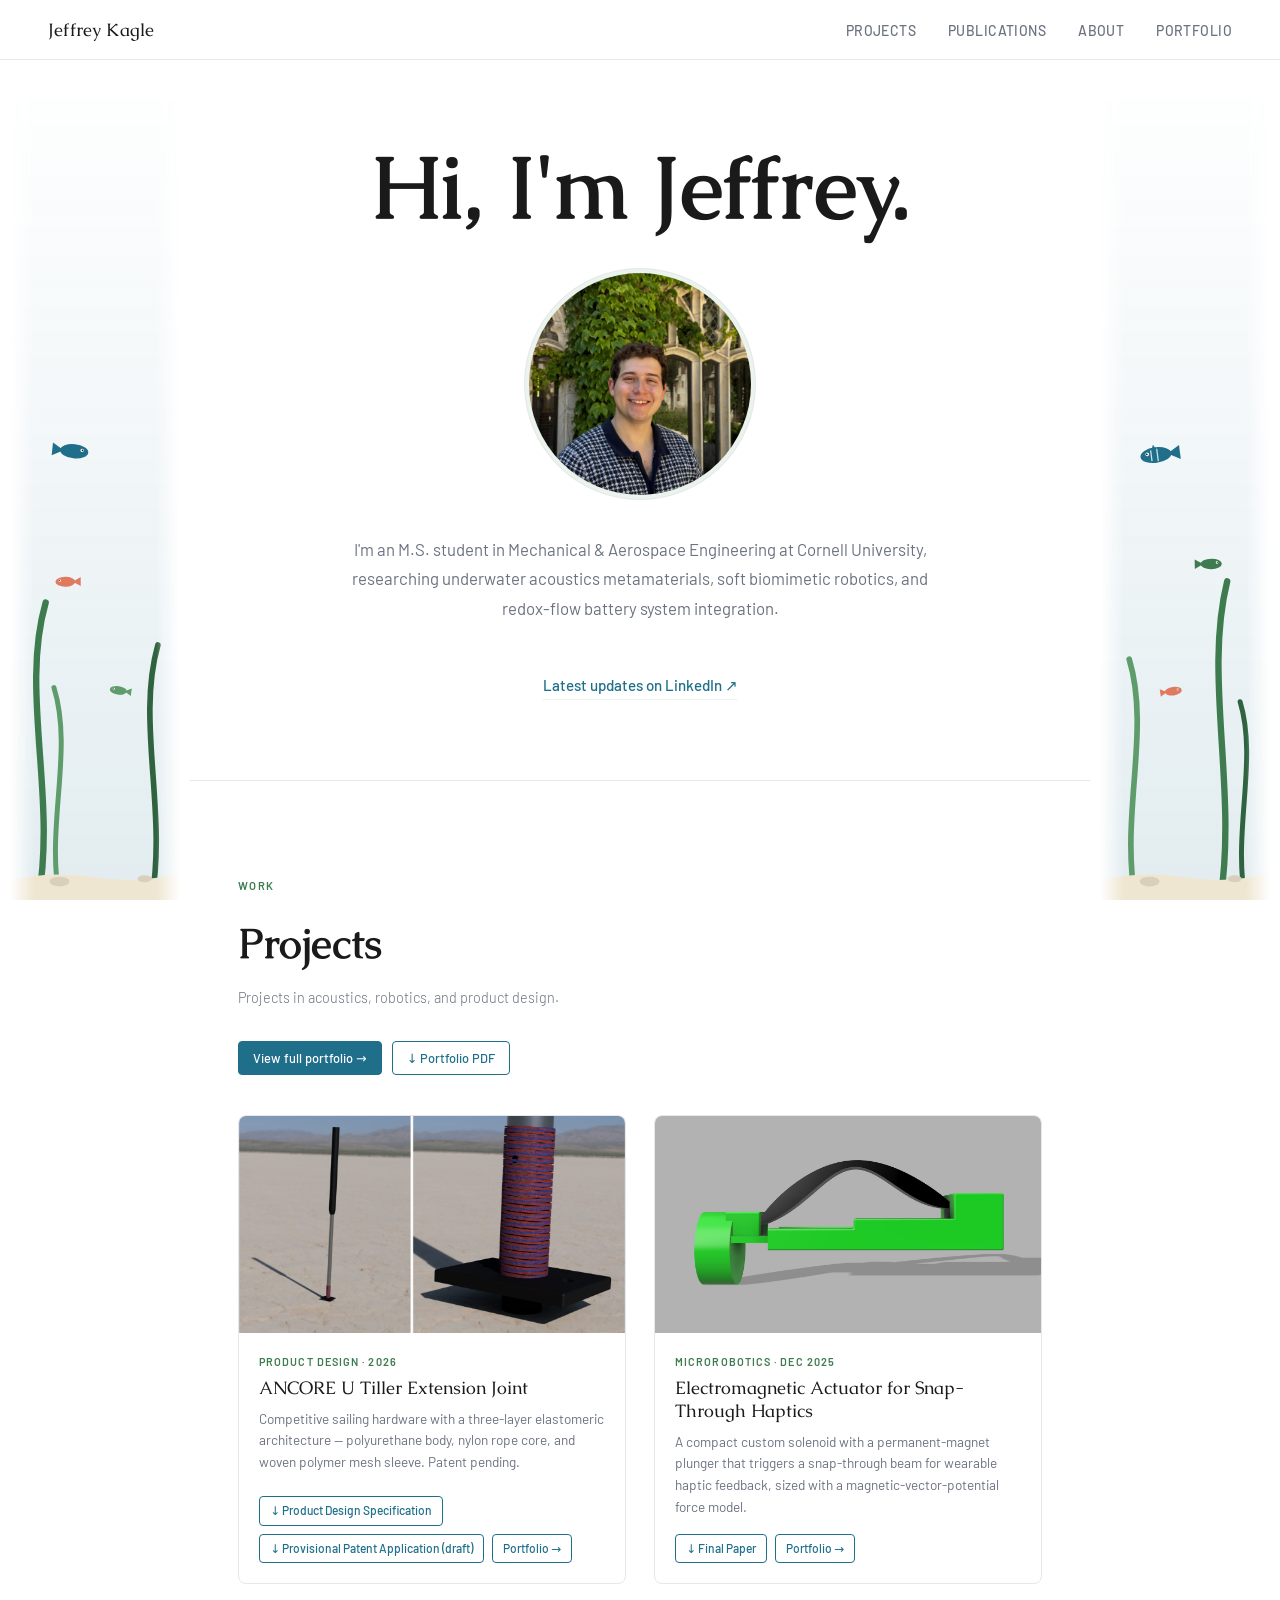
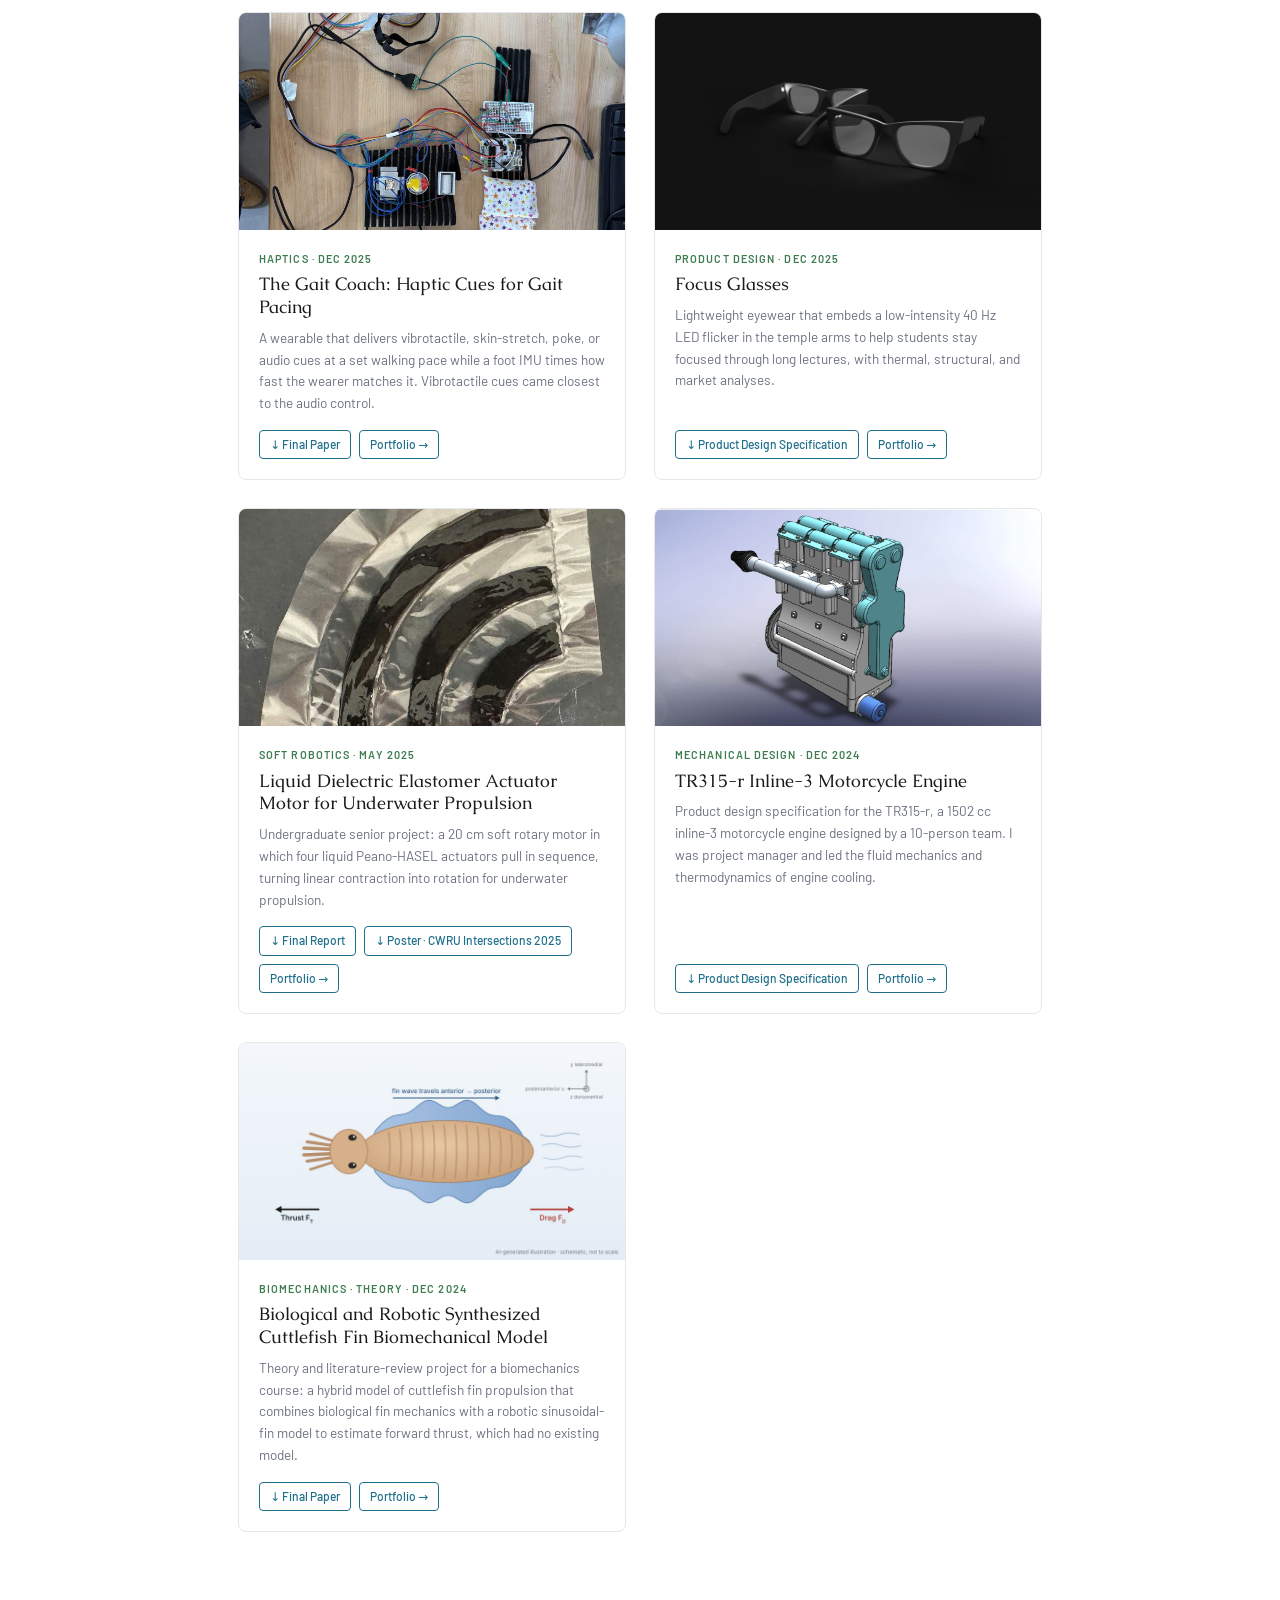
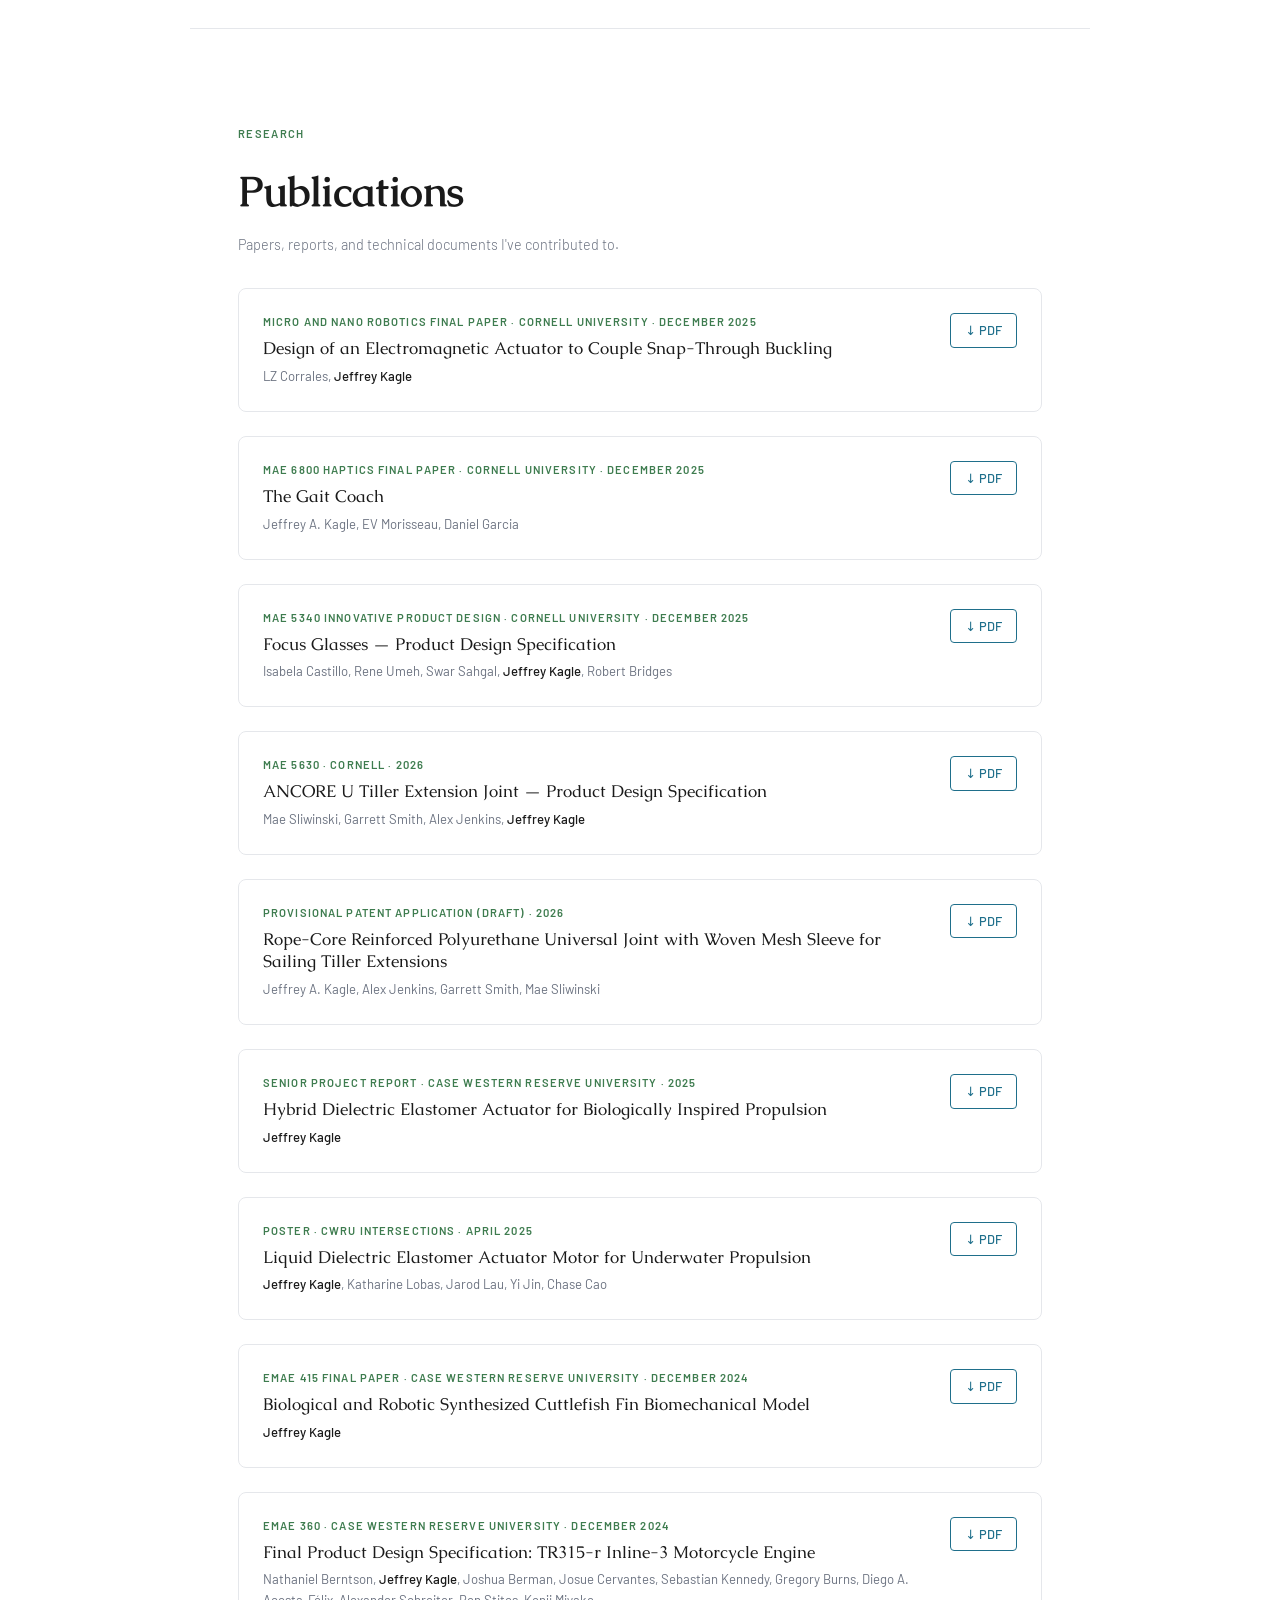
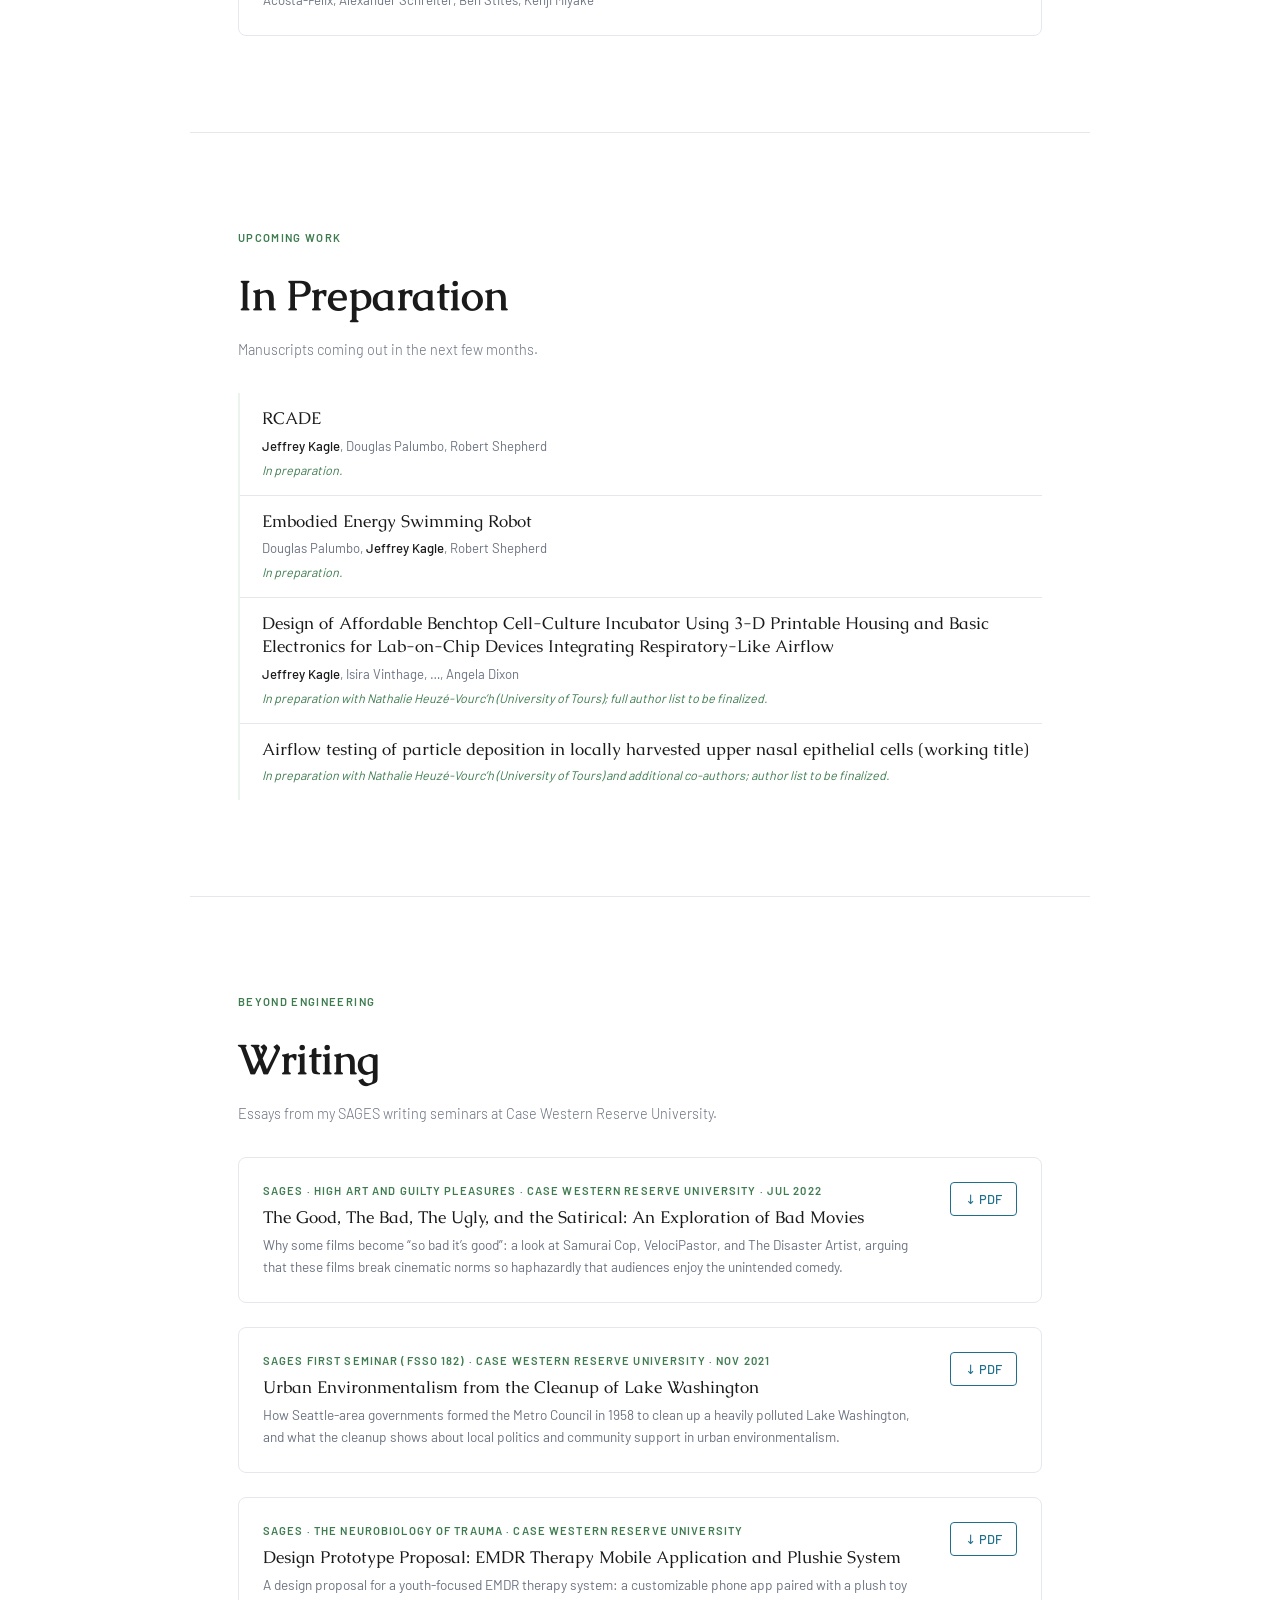
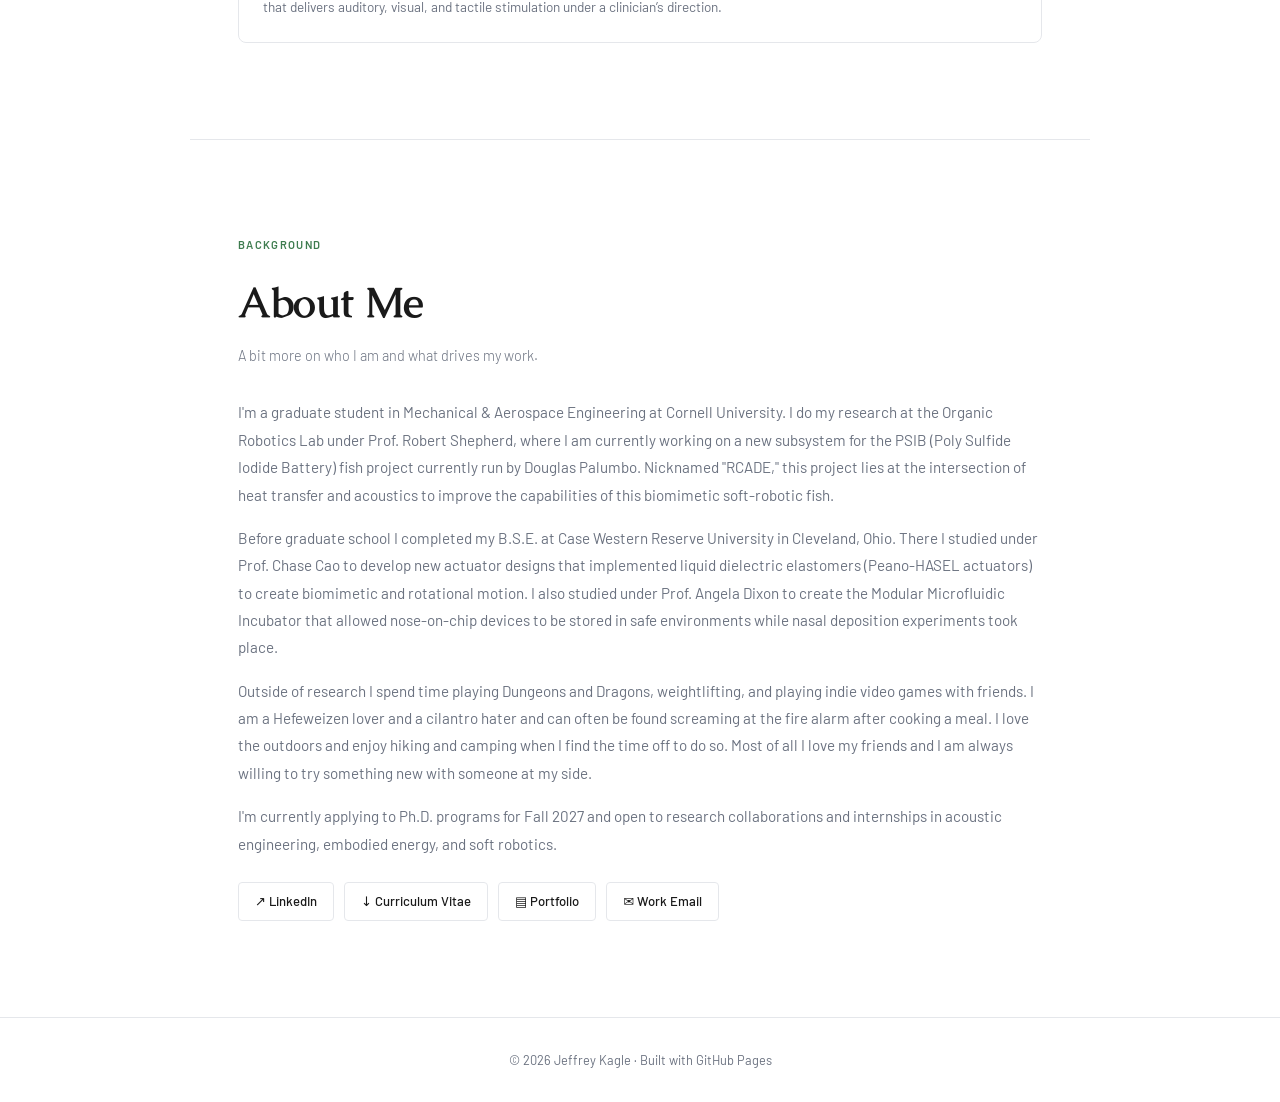
==== index.html @ 4f57cf3c "Fix aquarium fish: robust placement, frame-rate independence, inline styles - Fish are always placed" ====
<!DOCTYPE html>
<html lang="en">
<head>
  <meta charset="UTF-8" />
  <meta name="viewport" content="width=device-width, initial-scale=1.0" />
  <title>Jeffrey Kagle</title>
  <meta name="description" content="Jeffrey Kagle — M.S. student in Mechanical & Aerospace Engineering at Cornell. Projects and publications in acoustics, soft robotics, and product design." />
  <link rel="preload" href="assets/fonts/caudex-latin-700-normal.woff2" as="font" type="font/woff2" crossorigin />
  <link rel="icon" href="assets/favicon.svg" type="image/svg+xml" />
  <link rel="icon" href="assets/favicon-32.png" sizes="32x32" type="image/png" />
  <link rel="apple-touch-icon" href="assets/apple-touch-icon.png" />
  <link rel="stylesheet" href="assets/style.css?v=fde72802cf" />
  <style>
    /* Aquarium sides live with the page markup so a cached page and its aquarium styles always match. */
    /* ── AQUARIUM SIDES (desktop only, decorative) ── */
    .tank { display: none; }
    @media (min-width: 1240px) {
      .tank {
        display: block; position: fixed; top: 60px; bottom: 0; z-index: 0; pointer-events: none;
        width: min(300px, calc((100vw - 900px) / 2 - 20px));
      }
      .tank {
        background: linear-gradient(to bottom, rgba(31,111,139,0) 0%, rgba(31,111,139,.05) 40%, rgba(31,111,139,.13) 100%);
        -webkit-mask-image: linear-gradient(to right, transparent, #000 14%, #000 86%, transparent);
        mask-image: linear-gradient(to right, transparent, #000 14%, #000 86%, transparent);
      }
      .tank svg { position: absolute; bottom: 0; left: 0; width: 100%; height: 100%; }
      .tank-left { left: 10px; }
      .tank-right { right: 10px; }
      section, footer { position: relative; z-index: 1; }
    }
    .kelp { transform-box: fill-box; transform-origin: 50% 100%; animation: sway 10s ease-in-out infinite alternate; }
    .kelp.k2 { animation-duration: 13s; animation-delay: -3s; }
    .kelp.k3 { animation-duration: 9s; animation-delay: -1s; }
    @keyframes sway { from { transform: rotate(-1.8deg); } to { transform: rotate(1.8deg); } }
    .bubble { animation: rise 18s linear infinite; opacity: 0; }
    .bubble.b2 { animation-delay: -3s; animation-duration: 12s; }
    .bubble.b3 { animation-delay: -9s; animation-duration: 22s; }
    .bubble.b4 { animation-delay: -8s; animation-duration: 14s; }
    @keyframes rise { 0% { transform: translateY(0); opacity: 0; } 10% { opacity: .8; } 90% { opacity: .5; } 100% { transform: translateY(-620px); opacity: 0; } }
    .tail { transform-box: fill-box; transform-origin: 0% 50%; animation: wiggle 1.4s ease-in-out infinite alternate; }
    @keyframes wiggle { from { transform: rotate(-7deg); } to { transform: rotate(7deg); } }
    @media (prefers-reduced-motion: reduce) { .kelp, .bubble, .tail { animation: none; } .bubble { opacity: .5; } }
    @media print { .tank { display: none !important; } }
  </style>
</head>
<body>
  <!--
    Content in the BUILD regions below is generated from data/site.json.
    Edit the data file, then run:  python3 tools/build.py
  -->

  <nav>
    <a href="#home" class="nav-logo">Jeffrey Kagle</a>
    <ul class="nav-links">
      <li><a href="#projects">Projects</a></li>
      <li><a href="#publications">Publications</a></li>
      <li><a href="#about">About</a></li>
      <li><a href="portfolio.html">Portfolio</a></li>
    </ul>
  </nav>

  <!-- decorative aquarium sides (desktop only; fish behaviour in the script at the end) -->
  <div class="tank tank-left" aria-hidden="true" hidden><svg viewBox="0 0 240 900" preserveAspectRatio="xMidYMax meet">
    <path class="kelp k1" d="M40,900 C66,753.0 14,606.0 50.4,480" stroke="#3E7C4F" stroke-width="9" fill="none" stroke-linecap="round"/><path class="kelp k2" d="M70,900 C50,795.0 90,690.0 62.0,600" stroke="#5E9C6C" stroke-width="7" fill="none" stroke-linecap="round"/><path class="kelp k3" d="M200,900 C222,774.0 178,648.0 208.8,540" stroke="#2F6340" stroke-width="8" fill="none" stroke-linecap="round"/>
    <circle class="bubble b1" cx="130" cy="880" r="5" fill="none" stroke="#1F6F8B" stroke-width="1.5"/><circle class="bubble b3" cx="124" cy="876" r="4.5" fill="none" stroke="#1F6F8B" stroke-width="1.5"/><g class="fish" data-scale="1" data-speed="0.26"><polygon class="tail" points="15,0 31,-9 31,9" fill="#1F6F8B"/><ellipse cx="0" cy="0" rx="20" ry="10" fill="#1F6F8B"/><circle cx="-11" cy="-2.5" r="2.4" fill="#fff"/><circle cx="-11.5" cy="-2.5" r="1.1" fill="#1A1A1A"/></g><g class="fish" data-scale="0.7" data-speed="0.32"><polygon class="tail" points="15,0 31,-9 31,9" fill="#E07A5F"/><ellipse cx="0" cy="0" rx="20" ry="10" fill="#E07A5F"/><circle cx="-11" cy="-2.5" r="2.4" fill="#fff"/><circle cx="-11.5" cy="-2.5" r="1.1" fill="#1A1A1A"/></g><g class="fish" data-scale="0.6" data-speed="0.28"><polygon class="tail" points="15,0 31,-9 31,9" fill="#5E9C6C"/><ellipse cx="0" cy="0" rx="20" ry="10" fill="#5E9C6C"/><circle cx="-11" cy="-2.5" r="2.4" fill="#fff"/><circle cx="-11.5" cy="-2.5" r="1.1" fill="#1A1A1A"/></g><path d="M0,872 Q60,858 120,868 T240,862 V900 H0 Z" fill="#EFE6D2"/><ellipse cx="70" cy="874" rx="14" ry="7" fill="#D8CFBD"/><ellipse cx="190" cy="870" rx="10" ry="5" fill="#D8CFBD"/>
  </svg></div>
  <div class="tank tank-right" aria-hidden="true" hidden><svg viewBox="0 0 240 900" preserveAspectRatio="xMidYMax meet">
    <path class="kelp k2" d="M50,900 C28,781.0 72,662.0 41.2,560" stroke="#5E9C6C" stroke-width="8" fill="none" stroke-linecap="round"/><path class="kelp k1" d="M170,900 C194,742.5 146,585.0 179.6,450" stroke="#3E7C4F" stroke-width="9" fill="none" stroke-linecap="round"/><path class="kelp k3" d="M205,900 C187,802.0 223,704.0 197.8,620" stroke="#2F6340" stroke-width="7" fill="none" stroke-linecap="round"/>
    <circle class="bubble b1" cx="110" cy="880" r="5" fill="none" stroke="#1F6F8B" stroke-width="1.5"/><circle class="bubble b3" cx="104" cy="876" r="4.5" fill="none" stroke="#1F6F8B" stroke-width="1.5"/><g class="fish" data-scale="1.1" data-speed="0.24"><polygon class="tail" points="15,0 31,-9 31,9" fill="#1F6F8B"/><ellipse cx="0" cy="0" rx="20" ry="10" fill="#1F6F8B"/><circle cx="-11" cy="-2.5" r="2.4" fill="#fff"/><circle cx="-11.5" cy="-2.5" r="1.1" fill="#1A1A1A"/><path d="M-6,-7 v14 M2,-8 v16" stroke="#fff" stroke-width="1.6" opacity=".8"/><circle cx="-2" cy="-10" r="1.6" fill="#1F6F8B"/><path d="M-2,-9 v-4" stroke="#1F6F8B" stroke-width="1.4"/></g><g class="fish" data-scale="0.75" data-speed="0.3"><polygon class="tail" points="15,0 31,-9 31,9" fill="#3E7C4F"/><ellipse cx="0" cy="0" rx="20" ry="10" fill="#3E7C4F"/><circle cx="-11" cy="-2.5" r="2.4" fill="#fff"/><circle cx="-11.5" cy="-2.5" r="1.1" fill="#1A1A1A"/></g><g class="fish" data-scale="0.6" data-speed="0.32"><polygon class="tail" points="15,0 31,-9 31,9" fill="#E07A5F"/><ellipse cx="0" cy="0" rx="20" ry="10" fill="#E07A5F"/><circle cx="-11" cy="-2.5" r="2.4" fill="#fff"/><circle cx="-11.5" cy="-2.5" r="1.1" fill="#1A1A1A"/></g><path d="M0,872 Q60,858 120,868 T240,862 V900 H0 Z" fill="#EFE6D2"/><ellipse cx="70" cy="874" rx="14" ry="7" fill="#D8CFBD"/><ellipse cx="190" cy="870" rx="10" ry="5" fill="#D8CFBD"/>
  </svg></div>

  <!-- HERO -->
  <section id="home">
    <h1 class="hero-greeting">Hi, I'm Jeffrey.</h1>

    <img src="assets/personalwebphoto.jpg" alt="Jeffrey Kagle" class="hero-photo" width="160" height="160" />

    <p class="hero-bio">
      I'm an M.S. student in Mechanical &amp; Aerospace Engineering at Cornell University,
      researching underwater acoustics metamaterials, soft biomimetic robotics, and redox-flow battery system integration.
    </p>

    <a class="hero-link" href="https://www.linkedin.com/in/jeffrey-kagle-548aba225/" target="_blank" rel="noopener">Latest updates on LinkedIn ↗</a>
  </section>

  <!-- PROJECTS -->
  <section id="projects">
    <p class="updates-label">Work</p>
    <h2 class="section-title">Projects</h2>
    <p class="section-subtitle">Projects in acoustics, robotics, and product design.</p>
    <div class="section-actions">
      <a href="portfolio.html" class="btn btn-solid">View full portfolio →</a>
      <a href="assets/portfolio.pdf" class="btn" target="_blank" rel="noopener">↓ Portfolio PDF</a>
    </div>

    <div class="portfolio-grid">
<!-- BUILD:projects -->
      <article class="project-card" id="project-ancore-tiller-extension">
        <a class="project-cover" href="assets/PDS%20-%20Tiller%20Extension%20%283%29.pdf" target="_blank" rel="noopener" title="Open the full document (PDF)"><img src="assets/img/ancore-tiller-extension/cover.jpg" alt="CAD rendering of the ANCORE tiller extension and its mesh-sleeved joint" class="project-img" loading="lazy" /><span class="project-cover-badge">↓ PDF</span></a>
        <div class="project-body">
          <p class="project-tag">Product Design · 2026</p>
          <h3 class="project-title">ANCORE U Tiller Extension Joint</h3>
          <p class="project-desc">Competitive sailing hardware with a three-layer elastomeric architecture — polyurethane body, nylon rope core, and woven polymer mesh sleeve. Patent pending.</p>
          <div class="project-actions"><a class="btn btn-sm" href="assets/PDS%20-%20Tiller%20Extension%20%283%29.pdf" target="_blank" rel="noopener">↓ Product Design Specification</a><a class="btn btn-sm" href="assets/docs/ancore-tiller-extension-patent.pdf" target="_blank" rel="noopener">↓ Provisional Patent Application (draft)</a><a class="btn btn-sm" href="portfolio.html#ancore-tiller-extension">Portfolio →</a></div>
        </div>
      </article>
      <article class="project-card" id="project-snap-through-actuator">
        <a class="project-cover" href="assets/MicroandNanoRoboticsProject.pdf" target="_blank" rel="noopener" title="Open the full document (PDF)"><img src="assets/img/snap-through-actuator/cover.jpg" alt="CAD render of the snap-through beam after snapping" class="project-img" loading="lazy" /><span class="project-cover-badge">↓ PDF</span></a>
        <div class="project-body">
          <p class="project-tag">Microrobotics · Dec 2025</p>
          <h3 class="project-title">Electromagnetic Actuator for Snap-Through Haptics</h3>
          <p class="project-desc">A compact custom solenoid with a permanent-magnet plunger that triggers a snap-through beam for wearable haptic feedback, sized with a magnetic-vector-potential force model.</p>
          <div class="project-actions"><a class="btn btn-sm" href="assets/MicroandNanoRoboticsProject.pdf" target="_blank" rel="noopener">↓ Final Paper</a><a class="btn btn-sm" href="portfolio.html#snap-through-actuator">Portfolio →</a></div>
        </div>
      </article>
      <article class="project-card" id="project-gait-coach">
        <a class="project-cover" href="assets/Gait%20Coach%20Final%20Paper.pdf" target="_blank" rel="noopener" title="Open the full document (PDF)"><img src="assets/img/gait-coach/cover.jpg" alt="The Gait Coach hardware: forearm haptic band, electronics, IMU strap, and headphones" class="project-img" loading="lazy" /><span class="project-cover-badge">↓ PDF</span></a>
        <div class="project-body">
          <p class="project-tag">Haptics · Dec 2025</p>
          <h3 class="project-title">The Gait Coach: Haptic Cues for Gait Pacing</h3>
          <p class="project-desc">A wearable that delivers vibrotactile, skin-stretch, poke, or audio cues at a set walking pace while a foot IMU times how fast the wearer matches it. Vibrotactile cues came closest to the audio control.</p>
          <div class="project-actions"><a class="btn btn-sm" href="assets/Gait%20Coach%20Final%20Paper.pdf" target="_blank" rel="noopener">↓ Final Paper</a><a class="btn btn-sm" href="portfolio.html#gait-coach">Portfolio →</a></div>
        </div>
      </article>
      <article class="project-card" id="project-focus-glasses">
        <a class="project-cover" href="assets/docs/focus-glasses.pdf" target="_blank" rel="noopener" title="Open the full document (PDF)"><img src="assets/img/focus-glasses/cover.jpg" alt="Renders of the Focus Glasses" class="project-img" loading="lazy" /><span class="project-cover-badge">↓ PDF</span></a>
        <div class="project-body">
          <p class="project-tag">Product Design · Dec 2025</p>
          <h3 class="project-title">Focus Glasses</h3>
          <p class="project-desc">Lightweight eyewear that embeds a low-intensity 40 Hz LED flicker in the temple arms to help students stay focused through long lectures, with thermal, structural, and market analyses.</p>
          <div class="project-actions"><a class="btn btn-sm" href="assets/docs/focus-glasses.pdf" target="_blank" rel="noopener">↓ Product Design Specification</a><a class="btn btn-sm" href="portfolio.html#focus-glasses">Portfolio →</a></div>
        </div>
      </article>
      <article class="project-card" id="project-hasel-rotary-actuator">
        <a class="project-cover" href="assets/docs/hasel-rotary-actuator.pdf" target="_blank" rel="noopener" title="Open the full document (PDF)"><img src="assets/img/hasel-rotary-actuator/cover.jpg" alt="Fabricated quarter-circle Peano-HASEL actuator with painted carbon electrodes" class="project-img" loading="lazy" /><span class="project-cover-badge">↓ PDF</span></a>
        <div class="project-body">
          <p class="project-tag">Soft Robotics · May 2025</p>
          <h3 class="project-title">Liquid Dielectric Elastomer Actuator Motor for Underwater Propulsion</h3>
          <p class="project-desc">Undergraduate senior project: a 20 cm soft rotary motor in which four liquid Peano-HASEL actuators pull in sequence, turning linear contraction into rotation for underwater propulsion.</p>
          <div class="project-actions"><a class="btn btn-sm" href="assets/docs/hasel-rotary-actuator.pdf" target="_blank" rel="noopener">↓ Final Report</a><a class="btn btn-sm" href="assets/docs/hasel-rotary-actuator-poster.pdf" target="_blank" rel="noopener">↓ Poster · CWRU Intersections 2025</a><a class="btn btn-sm" href="portfolio.html#hasel-rotary-actuator">Portfolio →</a></div>
        </div>
      </article>
      <article class="project-card" id="project-inline-3-engine">
        <a class="project-cover" href="assets/docs/inline-3-engine.pdf" target="_blank" rel="noopener" title="Open the full document (PDF)"><img src="assets/img/inline-3-engine/cad.jpg" alt="CAD model of the TR315-r inline-3 engine" class="project-img" loading="lazy" /><span class="project-cover-badge">↓ PDF</span></a>
        <div class="project-body">
          <p class="project-tag">Mechanical Design · Dec 2024</p>
          <h3 class="project-title">TR315-r Inline-3 Motorcycle Engine</h3>
          <p class="project-desc">Product design specification for the TR315-r, a 1502 cc inline-3 motorcycle engine designed by a 10-person team. I was project manager and led the fluid mechanics and thermodynamics of engine cooling.</p>
          <div class="project-actions"><a class="btn btn-sm" href="assets/docs/inline-3-engine.pdf" target="_blank" rel="noopener">↓ Product Design Specification</a><a class="btn btn-sm" href="portfolio.html#inline-3-engine">Portfolio →</a></div>
        </div>
      </article>
      <article class="project-card" id="project-cuttlefish-hybrid-model">
        <a class="project-cover" href="assets/docs/cuttlefish-hybrid-model.pdf" target="_blank" rel="noopener" title="Open the full document (PDF)"><img src="assets/img/cuttlefish-hybrid-model/cover.jpg" alt="AI-generated illustration of a cuttlefish seen from above, with rippling fins and thrust and drag arrows" class="project-img" loading="lazy" /><span class="project-cover-badge">↓ PDF</span></a>
        <div class="project-body">
          <p class="project-tag">Biomechanics · Theory · Dec 2024</p>
          <h3 class="project-title">Biological and Robotic Synthesized Cuttlefish Fin Biomechanical Model</h3>
          <p class="project-desc">Theory and literature-review project for a biomechanics course: a hybrid model of cuttlefish fin propulsion that combines biological fin mechanics with a robotic sinusoidal-fin model to estimate forward thrust, which had no existing model.</p>
          <div class="project-actions"><a class="btn btn-sm" href="assets/docs/cuttlefish-hybrid-model.pdf" target="_blank" rel="noopener">↓ Final Paper</a><a class="btn btn-sm" href="portfolio.html#cuttlefish-hybrid-model">Portfolio →</a></div>
        </div>
      </article>
<!-- /BUILD:projects -->
    </div>
  </section>

  <!-- PUBLICATIONS -->
  <section id="publications">
    <p class="updates-label">Research</p>
    <h2 class="section-title">Publications</h2>
    <p class="section-subtitle">Papers, reports, and technical documents I've contributed to.</p>

    <div class="pub-list">
<!-- BUILD:publications -->
      <div class="pub-item">
        <div class="pub-meta">
          <p class="pub-venue">Micro and Nano Robotics Final Paper · Cornell University · December 2025</p>
          <h3 class="pub-title">Design of an Electromagnetic Actuator to Couple Snap-Through Buckling</h3>
          <p class="pub-authors">LZ Corrales, <strong>Jeffrey Kagle</strong></p>
        </div>
        <a href="assets/MicroandNanoRoboticsProject.pdf" class="btn" target="_blank" rel="noopener">↓ PDF</a>
      </div>
      <div class="pub-item">
        <div class="pub-meta">
          <p class="pub-venue">MAE 6800 Haptics Final Paper · Cornell University · December 2025</p>
          <h3 class="pub-title">The Gait Coach</h3>
          <p class="pub-authors">Jeffrey A. Kagle, EV Morisseau, Daniel Garcia</p>
        </div>
        <a href="assets/Gait%20Coach%20Final%20Paper.pdf" class="btn" target="_blank" rel="noopener">↓ PDF</a>
      </div>
      <div class="pub-item">
        <div class="pub-meta">
          <p class="pub-venue">MAE 5340 Innovative Product Design · Cornell University · December 2025</p>
          <h3 class="pub-title">Focus Glasses — Product Design Specification</h3>
          <p class="pub-authors">Isabela Castillo, Rene Umeh, Swar Sahgal, <strong>Jeffrey Kagle</strong>, Robert Bridges</p>
        </div>
        <a href="assets/docs/focus-glasses.pdf" class="btn" target="_blank" rel="noopener">↓ PDF</a>
      </div>
      <div class="pub-item">
        <div class="pub-meta">
          <p class="pub-venue">MAE 5630 · Cornell · 2026</p>
          <h3 class="pub-title">ANCORE U Tiller Extension Joint — Product Design Specification</h3>
          <p class="pub-authors">Mae Sliwinski, Garrett Smith, Alex Jenkins, <strong>Jeffrey Kagle</strong></p>
        </div>
        <a href="assets/PDS%20-%20Tiller%20Extension%20%283%29.pdf" class="btn" target="_blank" rel="noopener">↓ PDF</a>
      </div>
      <div class="pub-item">
        <div class="pub-meta">
          <p class="pub-venue">Provisional Patent Application (draft) · 2026</p>
          <h3 class="pub-title">Rope-Core Reinforced Polyurethane Universal Joint with Woven Mesh Sleeve for Sailing Tiller Extensions</h3>
          <p class="pub-authors">Jeffrey A. Kagle, Alex Jenkins, Garrett Smith, Mae Sliwinski</p>
        </div>
        <a href="assets/docs/ancore-tiller-extension-patent.pdf" class="btn" target="_blank" rel="noopener">↓ PDF</a>
      </div>
      <div class="pub-item">
        <div class="pub-meta">
          <p class="pub-venue">Senior Project Report · Case Western Reserve University · 2025</p>
          <h3 class="pub-title">Hybrid Dielectric Elastomer Actuator for Biologically Inspired Propulsion</h3>
          <p class="pub-authors"><strong>Jeffrey Kagle</strong></p>
        </div>
        <a href="assets/docs/hasel-rotary-actuator.pdf" class="btn" target="_blank" rel="noopener">↓ PDF</a>
      </div>
      <div class="pub-item">
        <div class="pub-meta">
          <p class="pub-venue">Poster · CWRU Intersections · April 2025</p>
          <h3 class="pub-title">Liquid Dielectric Elastomer Actuator Motor for Underwater Propulsion</h3>
          <p class="pub-authors"><strong>Jeffrey Kagle</strong>, Katharine Lobas, Jarod Lau, Yi Jin, Chase Cao</p>
        </div>
        <a href="assets/docs/hasel-rotary-actuator-poster.pdf" class="btn" target="_blank" rel="noopener">↓ PDF</a>
      </div>
      <div class="pub-item">
        <div class="pub-meta">
          <p class="pub-venue">EMAE 415 Final Paper · Case Western Reserve University · December 2024</p>
          <h3 class="pub-title">Biological and Robotic Synthesized Cuttlefish Fin Biomechanical Model</h3>
          <p class="pub-authors"><strong>Jeffrey Kagle</strong></p>
        </div>
        <a href="assets/docs/cuttlefish-hybrid-model.pdf" class="btn" target="_blank" rel="noopener">↓ PDF</a>
      </div>
      <div class="pub-item">
        <div class="pub-meta">
          <p class="pub-venue">EMAE 360 · Case Western Reserve University · December 2024</p>
          <h3 class="pub-title">Final Product Design Specification: TR315-r Inline-3 Motorcycle Engine</h3>
          <p class="pub-authors">Nathaniel Berntson, <strong>Jeffrey Kagle</strong>, Joshua Berman, Josue Cervantes, Sebastian Kennedy, Gregory Burns, Diego A. Acosta-Félix, Alexander Schreiter, Ben Stites, Kenji Miyake</p>
        </div>
        <a href="assets/docs/inline-3-engine.pdf" class="btn" target="_blank" rel="noopener">↓ PDF</a>
      </div>
<!-- /BUILD:publications -->
    </div>
  </section>

  <!-- IN PREPARATION (website only; titles, authors, status — no summaries) -->
  <section id="in-preparation">
    <p class="updates-label">Upcoming Work</p>
    <h2 class="section-title">In Preparation</h2>
    <p class="section-subtitle">Manuscripts coming out in the next few months.</p>

    <div class="prep-list">
<!-- BUILD:inprep -->
      <div class="prep-item">
        <h3 class="pub-title">RCADE</h3>
        <p class="pub-authors"><strong>Jeffrey Kagle</strong>, Douglas Palumbo, Robert Shepherd</p>
        <p class="prep-status">In preparation.</p>
      </div>
      <div class="prep-item">
        <h3 class="pub-title">Embodied Energy Swimming Robot</h3>
        <p class="pub-authors">Douglas Palumbo, <strong>Jeffrey Kagle</strong>, Robert Shepherd</p>
        <p class="prep-status">In preparation.</p>
      </div>
      <div class="prep-item">
        <h3 class="pub-title">Design of Affordable Benchtop Cell-Culture Incubator Using 3-D Printable Housing and Basic Electronics for Lab-on-Chip Devices Integrating Respiratory-Like Airflow</h3>
        <p class="pub-authors"><strong>Jeffrey Kagle</strong>, Isira Vinthage, …, Angela Dixon</p>
        <p class="prep-status">In preparation with Nathalie Heuzé-Vourc’h (University of Tours); full author list to be finalized.</p>
      </div>
      <div class="prep-item">
        <h3 class="pub-title">Airflow testing of particle deposition in locally harvested upper nasal epithelial cells (working title)</h3>
        
        <p class="prep-status">In preparation with Nathalie Heuzé-Vourc’h (University of Tours) and additional co-authors; author list to be finalized.</p>
      </div>
<!-- /BUILD:inprep -->
    </div>
  </section>

  <!-- WRITING (website only, not in the portfolio) -->
  <section id="writing">
    <p class="updates-label">Beyond Engineering</p>
    <h2 class="section-title">Writing</h2>
    <p class="section-subtitle">Essays from my SAGES writing seminars at Case Western Reserve University.</p>

    <div class="pub-list">
<!-- BUILD:writing -->
      <div class="pub-item">
        <div class="pub-meta">
          <p class="pub-venue">SAGES · High Art and Guilty Pleasures · Case Western Reserve University · Jul 2022</p>
          <h3 class="pub-title">The Good, The Bad, The Ugly, and the Satirical: An Exploration of Bad Movies</h3>
          <p class="writing-summary">Why some films become “so bad it’s good”: a look at Samurai Cop, VelociPastor, and The Disaster Artist, arguing that these films break cinematic norms so haphazardly that audiences enjoy the unintended comedy.</p>
        </div>
        <a href="assets/docs/essay-good-bad-movies.pdf" class="btn" target="_blank" rel="noopener">↓ PDF</a>
      </div>
      <div class="pub-item">
        <div class="pub-meta">
          <p class="pub-venue">SAGES First Seminar (FSSO 182) · Case Western Reserve University · Nov 2021</p>
          <h3 class="pub-title">Urban Environmentalism from the Cleanup of Lake Washington</h3>
          <p class="writing-summary">How Seattle-area governments formed the Metro Council in 1958 to clean up a heavily polluted Lake Washington, and what the cleanup shows about local politics and community support in urban environmentalism.</p>
        </div>
        <a href="assets/docs/essay-lake-washington.pdf" class="btn" target="_blank" rel="noopener">↓ PDF</a>
      </div>
      <div class="pub-item">
        <div class="pub-meta">
          <p class="pub-venue">SAGES · The Neurobiology of Trauma · Case Western Reserve University</p>
          <h3 class="pub-title">Design Prototype Proposal: EMDR Therapy Mobile Application and Plushie System</h3>
          <p class="writing-summary">A design proposal for a youth-focused EMDR therapy system: a customizable phone app paired with a plush toy that delivers auditory, visual, and tactile stimulation under a clinician’s direction.</p>
        </div>
        <a href="assets/docs/essay-emdr-plushie.pdf" class="btn" target="_blank" rel="noopener">↓ PDF</a>
      </div>
<!-- /BUILD:writing -->
    </div>
  </section>

  <!-- ABOUT -->
  <section id="about">
    <p class="updates-label">Background</p>
    <h2 class="section-title">About Me</h2>
    <p class="section-subtitle">A bit more on who I am and what drives my work.</p>

    <div class="about-text">
      <p>
        I'm a graduate student in Mechanical &amp; Aerospace Engineering at Cornell University. I do my
        research at the Organic Robotics Lab under Prof. Robert Shepherd, where I am currently working
        on a new subsystem for the PSIB (Poly Sulfide Iodide Battery) fish project currently run by Douglas
        Palumbo. Nicknamed "RCADE," this project lies at the intersection of heat transfer and acoustics to
        improve the capabilities of this biomimetic soft-robotic fish.
      </p>
      <p>
        Before graduate school I completed my B.S.E. at Case Western Reserve University in Cleveland, Ohio.
        There I studied under Prof. Chase Cao to develop new actuator designs that implemented liquid dielectric
        elastomers (Peano-HASEL actuators) to create biomimetic and rotational motion. I also studied under Prof.
        Angela Dixon to create the Modular Microfluidic Incubator that allowed nose-on-chip devices to be stored
        in safe environments while nasal deposition experiments took place.
      </p>
      <p>
        Outside of research I spend time playing Dungeons and Dragons, weightlifting, and playing indie video games
        with friends. I am a Hefeweizen lover and a cilantro hater and can often be found screaming at the fire
        alarm after cooking a meal. I love the outdoors and enjoy hiking and camping when I find the time off to
        do so. Most of all I love my friends and I am always willing to try something new with someone at my side.
      </p>
      <p>
        I'm currently applying to Ph.D. programs for Fall 2027 and open to research collaborations
        and internships in acoustic engineering, embodied energy, and soft robotics.
      </p>

      <div class="about-links">
        <a href="https://www.linkedin.com/in/jeffrey-kagle-548aba225/" class="about-link" target="_blank" rel="noopener">↗ LinkedIn</a>
        <a href="assets/docs/jeffrey-kagle-academic-cv.pdf" class="about-link" target="_blank" rel="noopener">↓ Curriculum Vitae</a>
        <a href="portfolio.html" class="about-link">▤ Portfolio</a>
        <a href="mailto:Jak567@cornell.edu" class="about-link">✉ Work Email</a>
      </div>
    </div>
  </section>

  <footer>
    <p>© 2026 Jeffrey Kagle · Built with GitHub Pages</p>
  </footer>

  <script>
    // Highlight the nav link for the section currently on screen
    const sections = document.querySelectorAll('section[id]');
    const navLinks = document.querySelectorAll('.nav-links a[href^="#"]');
    const observer = new IntersectionObserver((entries) => {
      entries.forEach(entry => {
        if (entry.isIntersecting) {
          navLinks.forEach(link => {
            link.classList.toggle('active', link.getAttribute('href') === '#' + entry.target.id);
          });
        }
      });
    }, { rootMargin: '-40% 0px -55% 0px' });
    sections.forEach(s => observer.observe(s));
  </script>
  <script>
    // Aquarium fish: wander around each side tank, face the way they swim, flick away from the cursor.
    (() => {
      const wide = matchMedia('(min-width: 1240px)'), calm = matchMedia('(prefers-reduced-motion: reduce)');
      const fish = [];
      document.querySelectorAll('.tank svg').forEach((svg, t) => svg.querySelectorAll('.fish').forEach((g, i) => fish.push({
        svg, g, s: +g.dataset.scale || 1, v: +g.dataset.speed || 0.3,
        x: 60 + ((i * 53 + t * 37) % 120), y: 260 + i * 180, a: (i + t) * 2.1, turn: 0, boost: 1, flip: (i + t) % 2 === 0
      })));
      if (!fish.length) return;
      const place = f => f.g.setAttribute('transform',
        `translate(${f.x.toFixed(1)} ${f.y.toFixed(1)}) rotate(${(f.tilt || 0).toFixed(1)}) scale(${f.flip ? -f.s : f.s} ${f.s})`);
      fish.forEach(place);  // always place fish, even when motion is reduced
      let mouse = null;
      addEventListener('mousemove', e => { mouse = { x: e.clientX, y: e.clientY }; }, { passive: true });
      document.addEventListener('mouseleave', () => { mouse = null; });
      const steer = (f, target, k) => { let d = target - f.a; d = Math.atan2(Math.sin(d), Math.cos(d)); f.a += d * Math.min(1, k); };
      let last = performance.now();
      function frame(now) {
        const k = Math.min(3, (now - last) / 16.7); last = now;  // same speed on 60 Hz and 120 Hz screens
        if (wide.matches && !calm.matches && !document.hidden) {
          for (const f of fish) {
            f.turn = f.turn * Math.pow(0.97, k) + (Math.random() - 0.5) * 0.007 * k;
            f.a += f.turn * k;
            if (f.x < 45) steer(f, 0, 0.08 * k); else if (f.x > 195) steer(f, Math.PI, 0.08 * k);
            if (f.y < 200) steer(f, Math.PI / 2, 0.06 * k); else if (f.y > 800) steer(f, -Math.PI / 2, 0.06 * k);
            if (mouse) {
              const ctm = f.svg.getScreenCTM();
              if (ctm) {
                const pt = f.svg.createSVGPoint(); pt.x = mouse.x; pt.y = mouse.y;
                const m = pt.matrixTransform(ctm.inverse()), dx = f.x - m.x, dy = f.y - m.y;
                if (dx * dx + dy * dy < 70 * 70) { steer(f, Math.atan2(dy, dx), 0.6 * k); f.boost = 6; }
              }
            }
            f.boost = 1 + (f.boost - 1) * Math.pow(0.95, k);  // quick flick, back to a slow cruise within ~1 s
            const vx = Math.cos(f.a) * f.v * f.boost, vy = Math.sin(f.a) * f.v * f.boost * 0.45;
            f.x = Math.max(25, Math.min(215, f.x + vx * k));
            f.y = Math.max(170, Math.min(830, f.y + vy * k));
            if (Math.abs(vx) > 0.06) f.flip = vx > 0;
            f.tilt = Math.max(-8, Math.min(8, Math.atan2(vy, Math.abs(vx) + 0.001) * 30)) * (f.flip ? 1 : -1);
            place(f);
          }
        }
        requestAnimationFrame(frame);
      }
      requestAnimationFrame(frame);
    })();
  </script>
</body>
</html>
---- assets/style.css ----
/* Shared styles for index.html and portfolio.html */

@font-face { font-family: 'Barlow'; font-weight: 300; font-display: swap; src: url('fonts/barlow-latin-300-normal.woff2') format('woff2'); }
@font-face { font-family: 'Barlow'; font-weight: 400; font-display: swap; src: url('fonts/barlow-latin-400-normal.woff2') format('woff2'); }
@font-face { font-family: 'Barlow'; font-weight: 500; font-display: swap; src: url('fonts/barlow-latin-500-normal.woff2') format('woff2'); }
@font-face { font-family: 'Barlow'; font-weight: 600; font-display: swap; src: url('fonts/barlow-latin-600-normal.woff2') format('woff2'); }
@font-face { font-family: 'Caudex'; font-weight: 400; font-display: swap; src: url('fonts/caudex-latin-400-normal.woff2') format('woff2'); }
@font-face { font-family: 'Caudex'; font-weight: 700; font-display: swap; src: url('fonts/caudex-latin-700-normal.woff2') format('woff2'); }

*, *::before, *::after { box-sizing: border-box; margin: 0; padding: 0; }

:root {
  --black: #1A1A1A;
  --white: #FFFFFF;
  --accent: #1F6F8B;        /* sea blue: links, buttons */
  --accent-light: #E6F2F5;
  --seaweed: #3E7C4F;       /* seaweed green: labels, highlights */
  --seaweed-light: #EAF3EC;
  --mid: #6B7280;
  --border: #E5E7EB;
  --serif: 'Caudex', Georgia, serif;
  --sans: 'Barlow', system-ui, -apple-system, 'Segoe UI', sans-serif;
}

html { scroll-behavior: smooth; scroll-padding-top: 72px; }

body {
  font-family: var(--sans);
  font-size: 17px;
  background: var(--white);
  color: var(--black);
  line-height: 1.6;
}

a { color: var(--accent); }

/* ── NAV ── */
nav {
  position: fixed;
  top: 0; left: 0; right: 0;
  z-index: 100;
  background: rgba(255,255,255,0.95);
  backdrop-filter: blur(6px);
  border-bottom: 1px solid var(--border);
  height: 60px;
  display: flex;
  align-items: center;
  justify-content: space-between;
  padding: 0 48px;
}

.nav-logo {
  font-family: var(--serif);
  font-size: 1.15rem;
  color: var(--black);
  text-decoration: none;
  letter-spacing: 0.01em;
  white-space: nowrap;
}

.nav-links { display: flex; gap: 32px; list-style: none; }

.nav-links a {
  font-size: 0.875rem;
  font-weight: 500;
  color: var(--mid);
  text-decoration: none;
  letter-spacing: 0.03em;
  text-transform: uppercase;
  position: relative;
  padding-bottom: 2px;
  transition: color 0.2s;
}

.nav-links a::after {
  content: '';
  position: absolute;
  bottom: -2px; left: 0;
  width: 0; height: 1.5px;
  background: var(--accent);
  transition: width 0.25s ease;
}

.nav-links a:hover { color: var(--accent); }
.nav-links a:hover::after { width: 100%; }
.nav-links a.active { color: var(--black); }
.nav-links a.active::after { width: 100%; background: var(--black); }

/* ── SECTIONS ── */
section { padding: 96px 48px; max-width: 900px; margin: 0 auto; }
section + section { border-top: 1px solid var(--border); }

/* ── HERO ── */
#home {
  padding-top: 140px;
  padding-bottom: 80px;
  text-align: center;
  animation: fadeUp 0.9s ease both;
}

@keyframes fadeUp {
  from { opacity: 0; transform: translateY(24px); }
  to   { opacity: 1; transform: translateY(0); }
}

.hero-greeting {
  font-family: var(--serif);
  font-weight: 700;
  font-size: clamp(3rem, 7vw, 5.5rem);
  line-height: 1.1;
  letter-spacing: -0.01em;
  margin-bottom: 32px;
}

.hero-photo {
  width: 230px;
  height: 230px;
  border-radius: 50%;
  object-fit: cover;
  margin: 0 auto 36px;
  display: block;
  border: 4px solid var(--seaweed-light);
  box-shadow: 0 0 0 1px var(--border);
  background: var(--accent-light);
}

.hero-bio {
  max-width: 620px;
  margin: 0 auto 48px;
  font-size: 1.05rem;
  color: var(--mid);
  font-weight: 400;
  line-height: 1.75;
}

.hero-link { display: inline-flex; gap: 6px; align-items: center; font-size: 0.95rem; font-weight: 500; color: var(--accent); text-decoration: none; border-bottom: 1.5px solid var(--seaweed-light); padding-bottom: 2px; }
.hero-link:hover { border-color: var(--accent); }

/* ── UPDATES / EYEBROW LABELS ── */
.updates-label {
  font-size: 0.7rem;
  font-weight: 600;
  letter-spacing: 0.12em;
  text-transform: uppercase;
  color: var(--seaweed);
  margin-bottom: 16px;
}

.updates-list {
  list-style: none;
  max-width: 620px;
  margin: 0 auto;
  display: flex;
  flex-direction: column;
  gap: 12px;
}

.updates-list li {
  display: flex;
  gap: 16px;
  align-items: flex-start;
  font-size: 0.9rem;
  text-align: left;
}

.update-date {
  font-size: 0.75rem;
  color: var(--mid);
  font-weight: 500;
  white-space: nowrap;
  padding-top: 2px;
  min-width: 72px;
}

/* ── SECTION HEADINGS ── */
.section-title {
  font-family: var(--serif);
  font-weight: 700;
  font-size: clamp(1.8rem, 4vw, 2.6rem);
  margin-bottom: 8px;
  letter-spacing: -0.01em;
}

.section-subtitle {
  font-size: 0.9rem;
  color: var(--mid);
  margin-bottom: 32px;
  font-weight: 300;
}

.section-actions { display: flex; flex-wrap: wrap; gap: 10px; margin-bottom: 40px; }

/* ── BUTTONS ── */
.btn {
  display: inline-flex;
  align-items: center;
  gap: 6px;
  font-size: 0.8rem;
  font-weight: 500;
  color: var(--accent);
  text-decoration: none;
  border: 1px solid var(--accent);
  padding: 6px 14px;
  border-radius: 4px;
  white-space: nowrap;
  transition: background 0.2s, color 0.2s;
}

.btn:hover { background: var(--accent); color: var(--white); }
.btn-solid { background: var(--accent); color: var(--white); }
.btn-solid:hover { background: #18586F; border-color: #18586F; }
.btn-sm { font-size: 0.75rem; padding: 4px 10px; }

/* ── PROJECT CARDS ── */
.portfolio-grid {
  display: grid;
  grid-template-columns: repeat(auto-fill, minmax(260px, 1fr));
  gap: 28px;
}

.project-card {
  border: 1px solid var(--border);
  border-radius: 8px;
  overflow: hidden;
  display: flex;
  flex-direction: column;
  transition: box-shadow 0.2s, transform 0.2s;
}

.project-card:hover {
  box-shadow: 0 8px 24px rgba(0,0,0,0.07);
  transform: translateY(-2px);
}

.project-cover { position: relative; display: block; text-decoration: none; }

.project-cover-badge {
  position: absolute;
  right: 10px; bottom: 10px;
  font-size: 0.72rem;
  font-weight: 600;
  color: var(--white);
  background: rgba(26,26,26,0.72);
  padding: 4px 9px;
  border-radius: 4px;
  opacity: 0;
  transition: opacity 0.2s;
}

.project-cover:hover .project-cover-badge,
.project-cover:focus-visible .project-cover-badge { opacity: 1; }

@media (hover: none) { .project-cover-badge { opacity: 1; } }

.project-img {
  width: 100%;
  aspect-ratio: 16/9;
  object-fit: cover;
  display: block;
  background: var(--accent-light);
}

.project-img-placeholder {
  width: 100%;
  aspect-ratio: 16/9;
  background: var(--accent-light);
  display: flex;
  align-items: center;
  justify-content: center;
}

.project-img-placeholder span {
  font-family: var(--serif);
  font-size: 1.1rem;
  color: var(--accent);
}

.project-body { padding: 20px; display: flex; flex-direction: column; flex: 1; }

.project-tag {
  font-size: 0.68rem;
  font-weight: 600;
  letter-spacing: 0.1em;
  text-transform: uppercase;
  color: var(--seaweed);
  margin-bottom: 6px;
}

.project-title {
  font-family: var(--serif);
  font-weight: 400;
  font-size: 1.1rem;
  margin-bottom: 8px;
  line-height: 1.3;
}

.project-desc { font-size: 0.85rem; color: var(--mid); line-height: 1.6; }

.project-actions { display: flex; flex-wrap: wrap; gap: 8px; margin-top: auto; padding-top: 16px; }

.empty-note { font-size: 0.9rem; color: var(--mid); font-style: italic; }

/* ── PUBLICATIONS ── */
.pub-list { display: flex; flex-direction: column; gap: 24px; }

.pub-item {
  padding: 24px;
  border: 1px solid var(--border);
  border-radius: 8px;
  display: flex;
  justify-content: space-between;
  align-items: flex-start;
  gap: 24px;
  transition: box-shadow 0.2s;
}

.pub-item:hover { box-shadow: 0 4px 16px rgba(0,0,0,0.06); }
.pub-meta { flex: 1; }

.pub-venue {
  font-size: 0.7rem;
  font-weight: 600;
  letter-spacing: 0.1em;
  text-transform: uppercase;
  color: var(--seaweed);
  margin-bottom: 6px;
}

.pub-title {
  font-family: var(--serif);
  font-weight: 400;
  font-size: 1.05rem;
  margin-bottom: 6px;
  line-height: 1.35;
}

.pub-authors { font-size: 0.82rem; color: var(--mid); }
.prep-list { display: flex; flex-direction: column; gap: 0; border-left: 2px solid var(--seaweed-light); }
.prep-item { padding: 14px 0 14px 22px; }
.prep-item + .prep-item { border-top: 1px solid var(--border); }
.prep-status { font-size: 0.78rem; color: var(--seaweed); font-style: italic; margin-top: 4px; }
.writing-summary { font-size: 0.85rem; color: var(--mid); line-height: 1.6; }
.pub-authors strong, .pf-team strong { color: var(--black); font-weight: 500; }

/* ── ABOUT ── */
.about-text p {
  font-size: 0.95rem;
  color: var(--mid);
  line-height: 1.8;
  margin-bottom: 16px;
}

.about-links { display: flex; flex-wrap: wrap; gap: 10px; margin-top: 24px; }

.about-link {
  display: inline-flex;
  align-items: center;
  gap: 7px;
  font-size: 0.82rem;
  font-weight: 500;
  color: var(--black);
  text-decoration: none;
  border: 1px solid var(--border);
  padding: 8px 16px;
  border-radius: 4px;
  transition: border-color 0.2s, color 0.2s;
}

.about-link:hover { border-color: var(--accent); color: var(--accent); }

/* ── PORTFOLIO PAGE ── */
.pf-header { padding-top: 130px; padding-bottom: 48px; }
.pf-header .section-title { font-size: clamp(2.4rem, 6vw, 3.6rem); }
.pf-updated { font-size: 0.78rem; color: var(--mid); margin-top: 12px; }
.print-only { display: none; }

.pf-item { padding-top: 64px; padding-bottom: 64px; }

.pf-meta {
  font-size: 0.7rem;
  font-weight: 600;
  letter-spacing: 0.1em;
  text-transform: uppercase;
  color: var(--seaweed);
  margin-bottom: 8px;
}

.pf-title {
  font-family: var(--serif);
  font-weight: 400;
  font-size: clamp(1.6rem, 3.5vw, 2.2rem);
  line-height: 1.2;
  margin-bottom: 8px;
}

.pf-team { font-size: 0.85rem; color: var(--mid); margin-bottom: 20px; }

.pf-overview { font-size: 1rem; line-height: 1.75; color: #374151; margin-bottom: 28px; max-width: 760px; }

/* Big-number result tiles */
.pf-metrics {
  display: grid;
  grid-template-columns: repeat(auto-fit, minmax(160px, 1fr));
  gap: 16px;
  margin-bottom: 32px;
}

.pf-metric {
  border: 1px solid var(--border);
  border-left: 3px solid var(--seaweed);
  border-radius: 6px;
  padding: 14px 16px;
  break-inside: avoid;
}

.pf-metric-value {
  display: block;
  font-family: var(--serif);
  font-size: 1.9rem;
  line-height: 1.1;
  color: var(--black);
}

.pf-metric-label { display: block; font-size: 0.78rem; color: var(--mid); margin-top: 4px; line-height: 1.4; }

.pf-subhead {
  font-size: 0.72rem;
  font-weight: 600;
  letter-spacing: 0.1em;
  text-transform: uppercase;
  color: var(--black);
  margin: 4px 0 12px;
}

.pf-text { font-size: 0.95rem; line-height: 1.75; color: #374151; margin-bottom: 14px; max-width: 760px; }

.pf-eq { margin: 6px 0 20px; padding: 14px 18px; background: #FAFAFA; border-left: 3px solid var(--border); overflow-x: auto; break-inside: avoid; }
.pf-eq img { display: block; max-width: 100%; height: auto; }

.pf-text + .pf-subhead, .pf-eq + .pf-subhead { margin-top: 28px; }

.pf-results { margin: 0 0 32px 20px; font-size: 0.95rem; color: #374151; line-height: 1.7; }
.pf-results li { margin-bottom: 8px; }
.pf-results li::marker { color: var(--seaweed); }

/* Figures pulled from the project document */
.pf-figures {
  display: grid;
  grid-template-columns: repeat(2, minmax(0, 1fr));
  gap: 24px;
  margin-bottom: 32px;
}

.pf-figure { margin: 0; break-inside: avoid; }
.pf-figure.wide { grid-column: 1 / -1; }
.pf-figures.lead { grid-template-columns: 1fr; margin-bottom: 28px; }

.pf-figure img {
  width: 100%;
  max-height: 520px;
  object-fit: contain;
  background: #FAFAFA;
  border: 1px solid var(--border);
  border-radius: 8px;
  display: block;
}

.pf-figure figcaption { font-size: 0.8rem; color: var(--mid); margin-top: 8px; line-height: 1.5; }
.pf-figure figcaption b { color: var(--black); font-weight: 600; }

.pf-docs { display: flex; flex-wrap: wrap; gap: 8px; margin: -12px 0 28px; }

@media (max-width: 680px) {
  .pf-figures { grid-template-columns: 1fr; }
}

/* ── FOOTER ── */
footer {
  border-top: 1px solid var(--border);
  text-align: center;
  padding: 32px;
  font-size: 0.8rem;
  color: var(--mid);
}

/* ── RESPONSIVE ── */
@media (max-width: 680px) {
  nav { padding: 0 16px; }
  .nav-logo { font-size: 1rem; }
  .nav-links { gap: 14px; }
  .nav-links a { font-size: 0.68rem; letter-spacing: 0.02em; }
  section { padding: 72px 20px; }
  #home { padding-top: 110px; }
  .hero-photo { width: 190px; height: 190px; }
  .pf-header { padding-top: 100px; }
  .pub-item { flex-direction: column; }
}

@media (max-width: 400px) {
  .nav-logo { display: none; }
  nav { justify-content: center; }
}

@media (prefers-reduced-motion: reduce) {
  html { scroll-behavior: auto; }
  #home { animation: none; }
  .project-card:hover { transform: none; }
}

/* ── PRINT (used to generate assets/portfolio.pdf) ── */
@page { size: Letter; margin: 0.6in 0.65in; }

@media print {
  nav, footer, .no-print { display: none !important; }
  .print-only { display: block; }
  body { font-size: 11pt; }
  section { padding: 0; max-width: none; }
  section + section { border-top: none; }
  .pf-header { padding: 0 0 18pt; border-bottom: 1px solid var(--border); margin-bottom: 18pt; }
  .pf-header .section-title { font-size: 28pt; }
  .pf-contact { font-size: 9.5pt; color: var(--mid); margin-top: 4pt; }
  .pf-contact a { color: var(--accent); text-decoration: none; }
  .pf-item { padding: 0; }
  .pf-item + .pf-item { break-before: page; }
  .pf-title { font-size: 20pt; }
  .pf-overview, .pf-results, .pf-text { font-size: 10.5pt; line-height: 1.55; }
  .pf-text { margin-bottom: 6pt; }
  .pf-eq { margin: 2pt 0 10pt; padding: 6pt 10pt; }
  .pf-eq img { max-height: 0.7in; width: auto; max-width: 100%; }
  .pf-metrics { gap: 8pt; margin-bottom: 16pt; }
  .pf-metric { padding: 8pt 10pt; }
  .pf-metric-value { font-size: 18pt; }
  .pf-figures { gap: 12pt; margin-bottom: 16pt; }
  .pf-figure img { max-height: 2.1in; border: none; background: none; }
  .pf-figures.lead { display: block; }
  .pf-figures.lead .pf-figure img { max-height: 2.3in; }
  .pf-figure figcaption { font-size: 8.5pt; }
  .pf-subhead { break-after: avoid; }
  .pf-metrics, .pf-results li { break-inside: avoid; }
  .pf-docs .btn { border: none; padding: 0; font-size: 9.5pt; text-decoration: underline; }
}
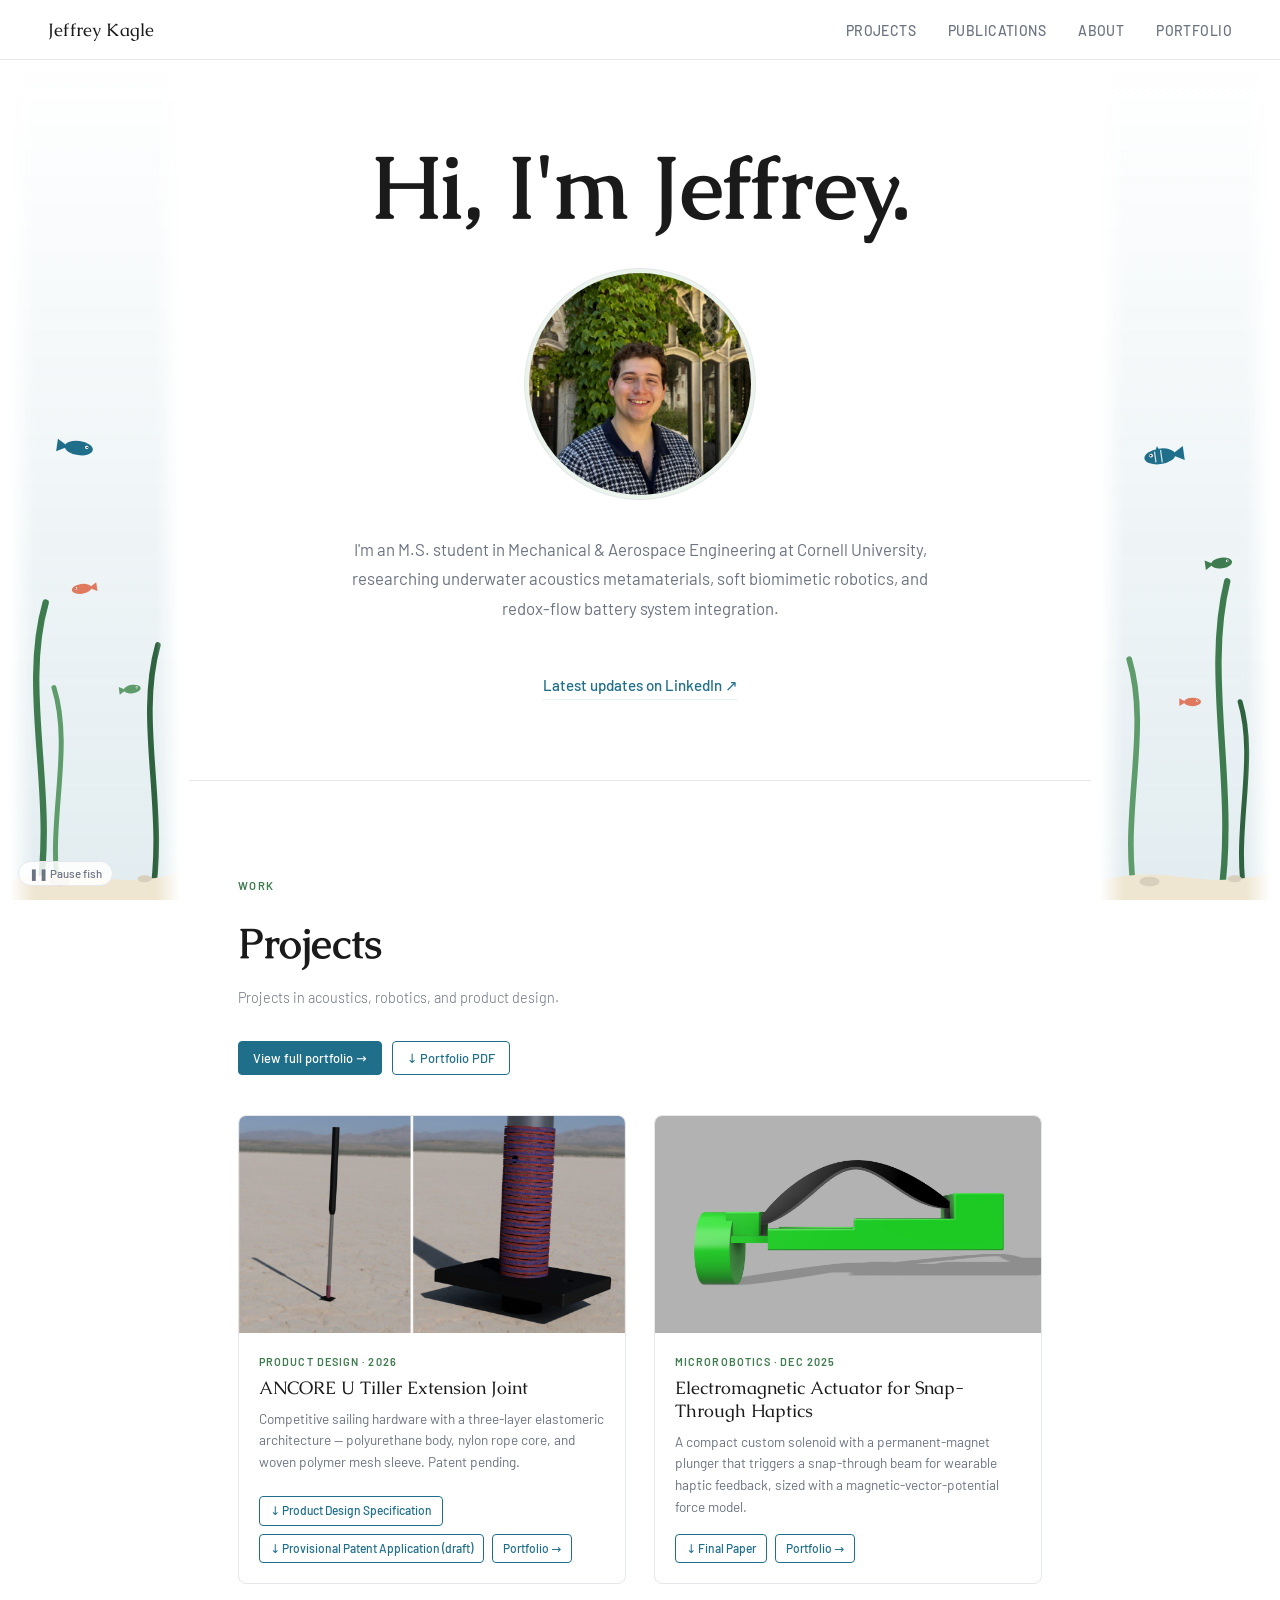
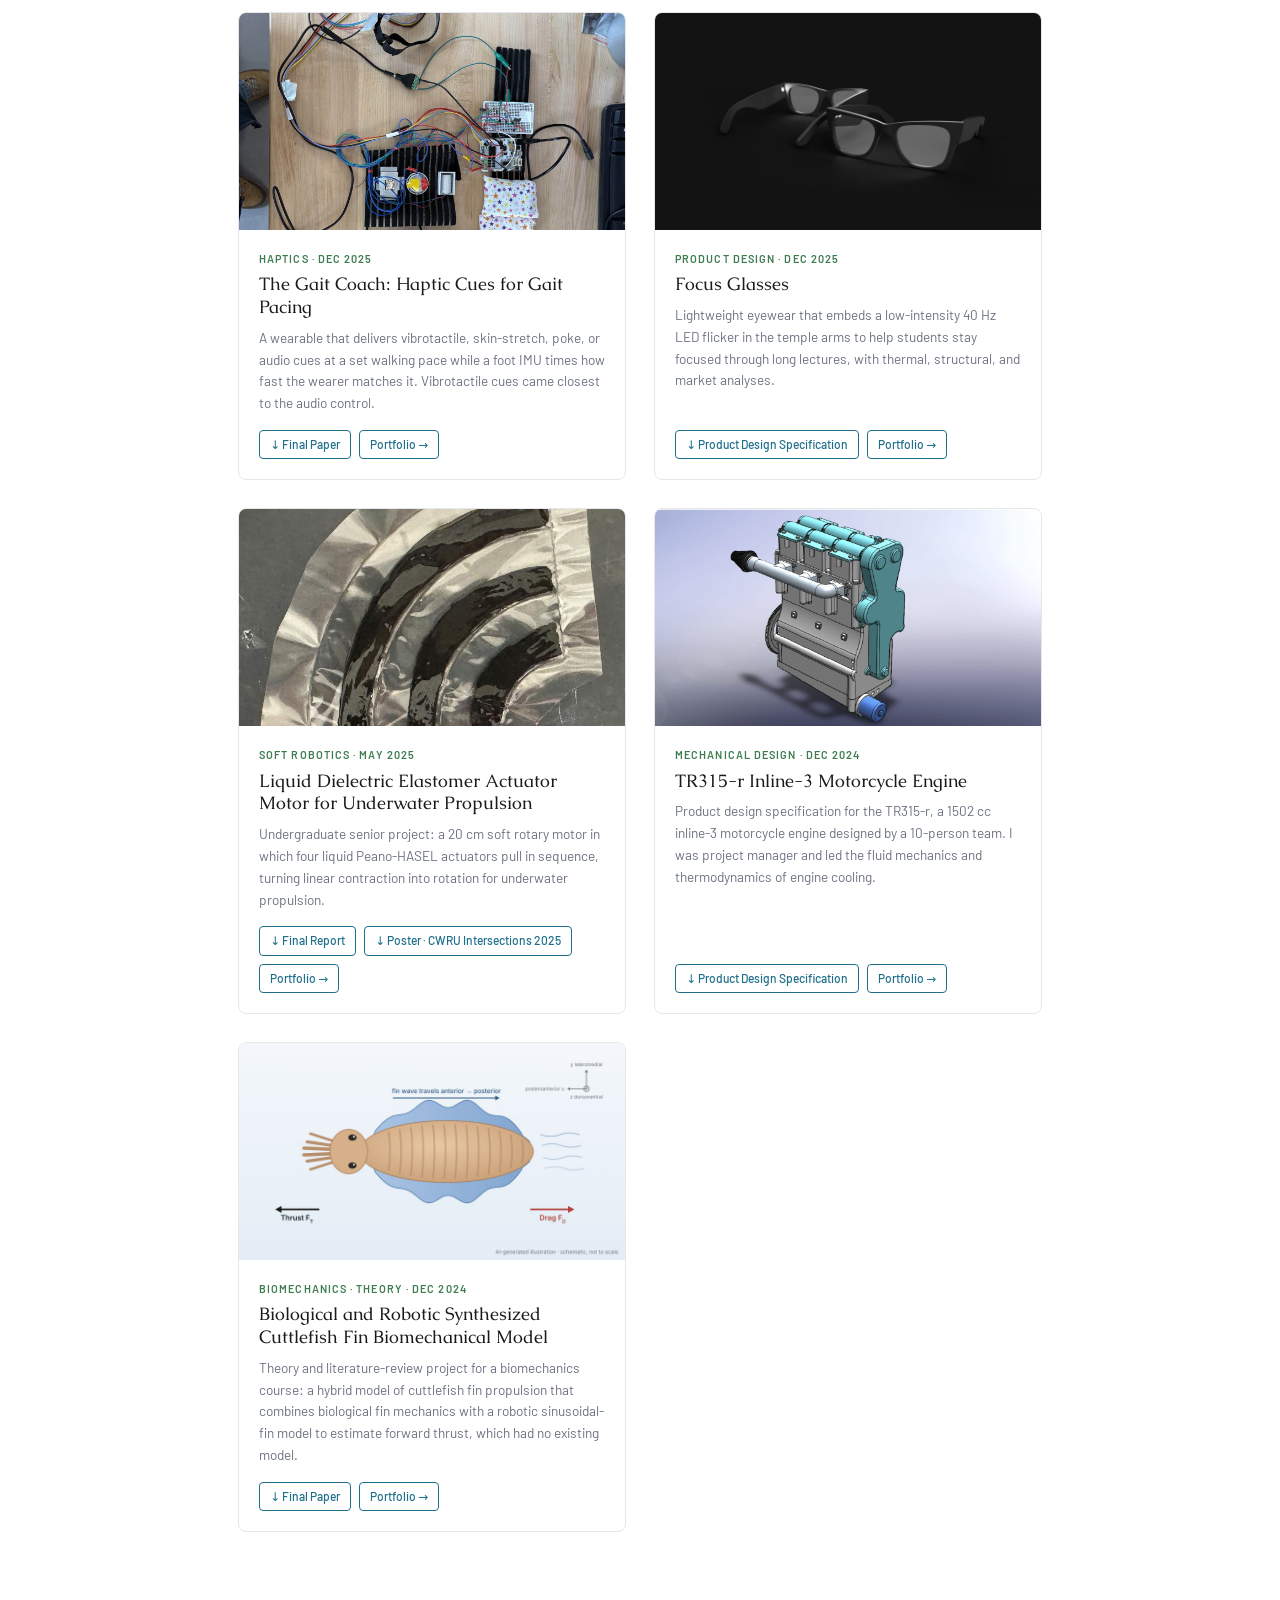
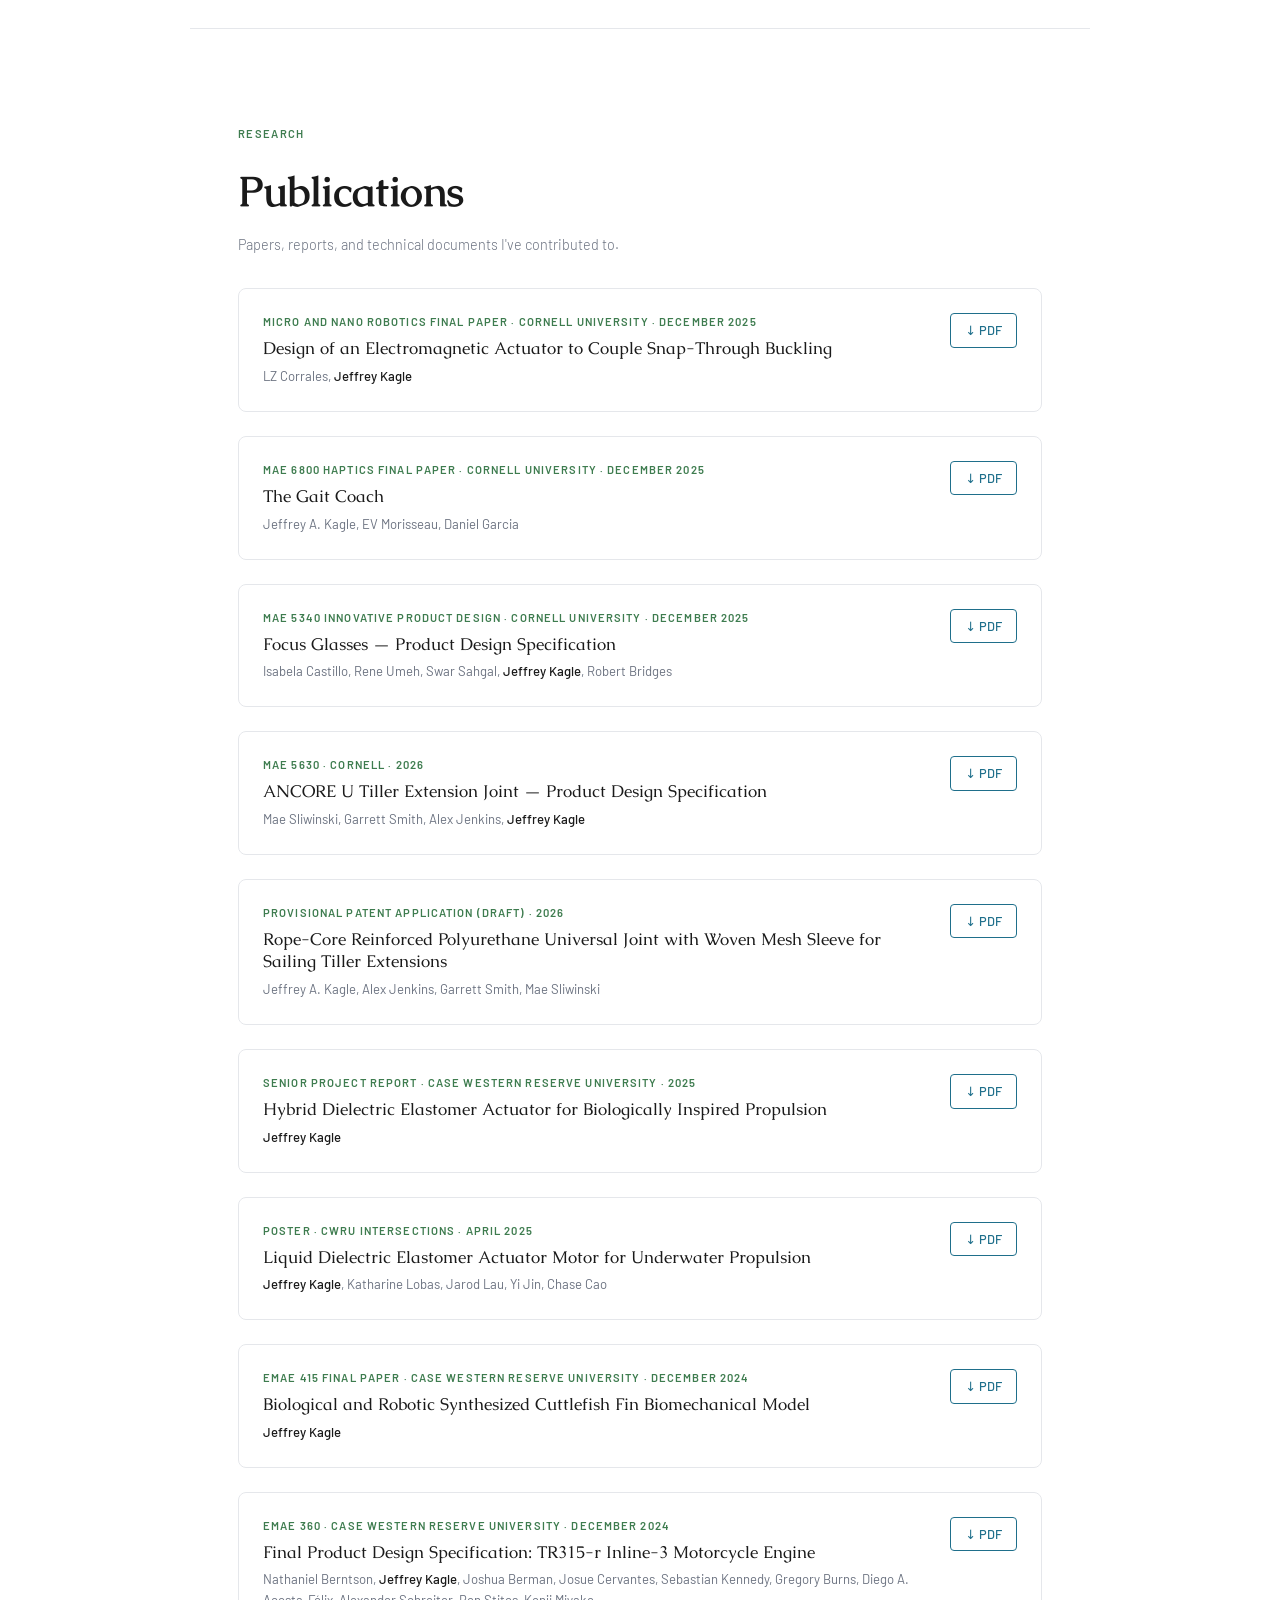
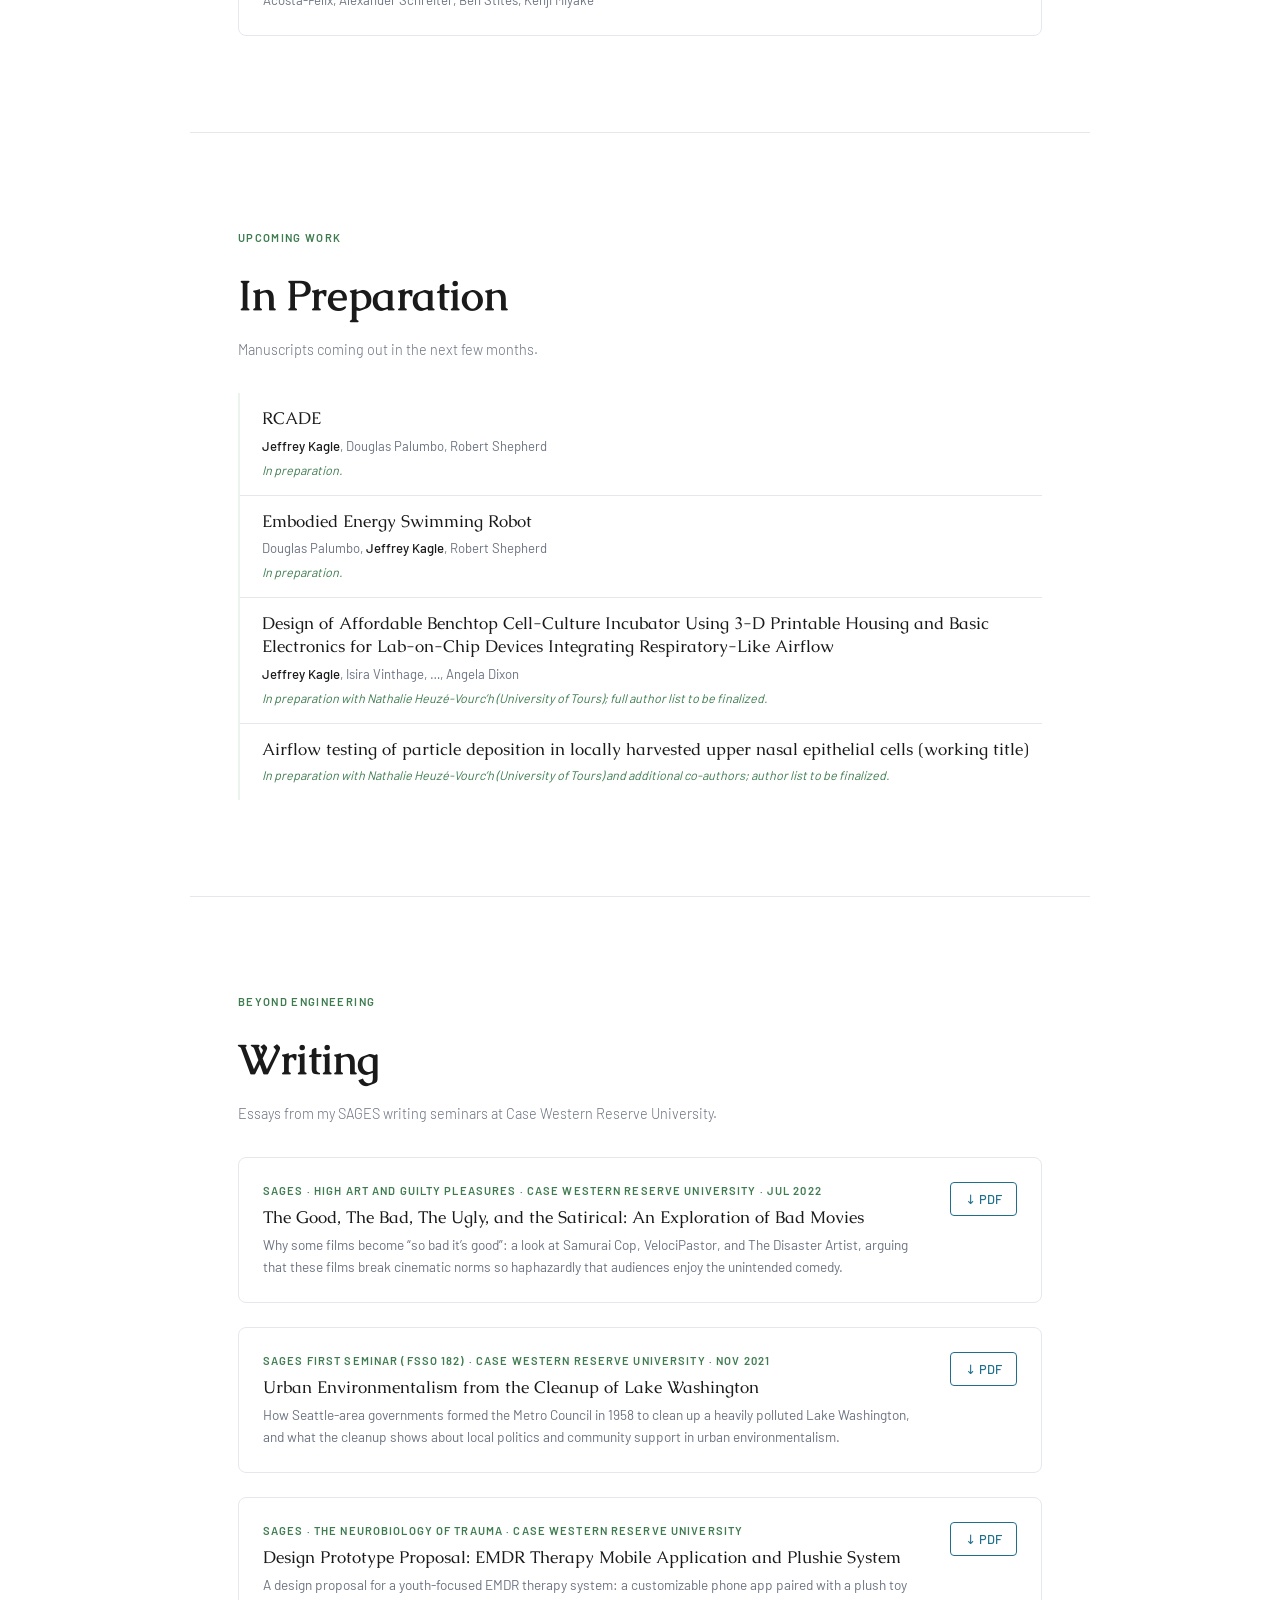
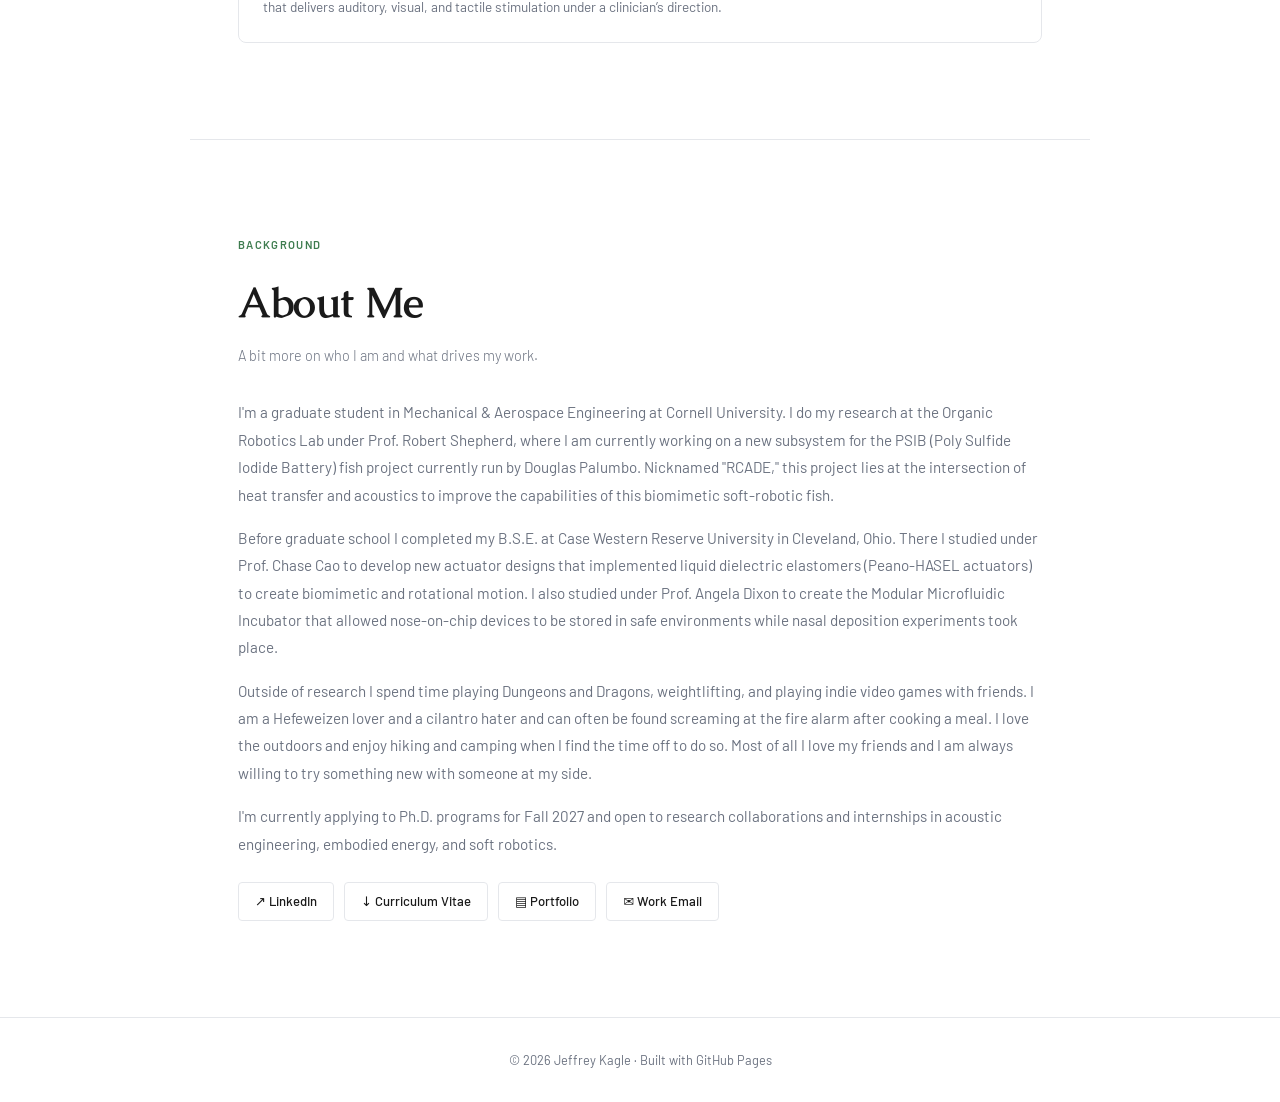
==== commit 961b40e0: "Aquarium: keep fish moving with OS reduce-motion on; add pause button - Reduce-motion now means a ge" ====
--- a/index.html
+++ b/index.html
@@ -40,7 +40,15 @@
     @keyframes rise { 0% { transform: translateY(0); opacity: 0; } 10% { opacity: .8; } 90% { opacity: .5; } 100% { transform: translateY(-620px); opacity: 0; } }
     .tail { transform-box: fill-box; transform-origin: 0% 50%; animation: wiggle 1.4s ease-in-out infinite alternate; }
     @keyframes wiggle { from { transform: rotate(-7deg); } to { transform: rotate(7deg); } }
-    @media (prefers-reduced-motion: reduce) { .kelp, .bubble, .tail { animation: none; } .bubble { opacity: .5; } }
+    @media (prefers-reduced-motion: reduce) { .tail { animation-duration: 2.6s; } }
+    .aq-paused .kelp, .aq-paused .bubble, .aq-paused .tail { animation-play-state: paused; }
+    .aq-toggle { display: none; }
+    @media (min-width: 1240px) {
+      .aq-toggle { display: inline-flex; align-items: center; gap: 6px; position: fixed; left: 18px; bottom: 14px; z-index: 2;
+        font: 500 0.72rem var(--sans); color: var(--mid); background: rgba(255,255,255,.85); border: 1px solid var(--border);
+        border-radius: 999px; padding: 4px 10px; cursor: pointer; }
+      .aq-toggle:hover { color: var(--accent); border-color: var(--accent); }
+    }
     @media print { .tank { display: none !important; } }
   </style>
 </head>
@@ -69,6 +77,7 @@
     <path class="kelp k2" d="M50,900 C28,781.0 72,662.0 41.2,560" stroke="#5E9C6C" stroke-width="8" fill="none" stroke-linecap="round"/><path class="kelp k1" d="M170,900 C194,742.5 146,585.0 179.6,450" stroke="#3E7C4F" stroke-width="9" fill="none" stroke-linecap="round"/><path class="kelp k3" d="M205,900 C187,802.0 223,704.0 197.8,620" stroke="#2F6340" stroke-width="7" fill="none" stroke-linecap="round"/>
     <circle class="bubble b1" cx="110" cy="880" r="5" fill="none" stroke="#1F6F8B" stroke-width="1.5"/><circle class="bubble b3" cx="104" cy="876" r="4.5" fill="none" stroke="#1F6F8B" stroke-width="1.5"/><g class="fish" data-scale="1.1" data-speed="0.24"><polygon class="tail" points="15,0 31,-9 31,9" fill="#1F6F8B"/><ellipse cx="0" cy="0" rx="20" ry="10" fill="#1F6F8B"/><circle cx="-11" cy="-2.5" r="2.4" fill="#fff"/><circle cx="-11.5" cy="-2.5" r="1.1" fill="#1A1A1A"/><path d="M-6,-7 v14 M2,-8 v16" stroke="#fff" stroke-width="1.6" opacity=".8"/><circle cx="-2" cy="-10" r="1.6" fill="#1F6F8B"/><path d="M-2,-9 v-4" stroke="#1F6F8B" stroke-width="1.4"/></g><g class="fish" data-scale="0.75" data-speed="0.3"><polygon class="tail" points="15,0 31,-9 31,9" fill="#3E7C4F"/><ellipse cx="0" cy="0" rx="20" ry="10" fill="#3E7C4F"/><circle cx="-11" cy="-2.5" r="2.4" fill="#fff"/><circle cx="-11.5" cy="-2.5" r="1.1" fill="#1A1A1A"/></g><g class="fish" data-scale="0.6" data-speed="0.32"><polygon class="tail" points="15,0 31,-9 31,9" fill="#E07A5F"/><ellipse cx="0" cy="0" rx="20" ry="10" fill="#E07A5F"/><circle cx="-11" cy="-2.5" r="2.4" fill="#fff"/><circle cx="-11.5" cy="-2.5" r="1.1" fill="#1A1A1A"/></g><path d="M0,872 Q60,858 120,868 T240,862 V900 H0 Z" fill="#EFE6D2"/><ellipse cx="70" cy="874" rx="14" ry="7" fill="#D8CFBD"/><ellipse cx="190" cy="870" rx="10" ry="5" fill="#D8CFBD"/>
   </svg></div>
+  <button class="aq-toggle" type="button" aria-pressed="false">❚❚ Pause fish</button>
 
   <!-- HERO -->
   <section id="home">
@@ -379,6 +388,16 @@
     // Aquarium fish: wander around each side tank, face the way they swim, flick away from the cursor.
     (() => {
       const wide = matchMedia('(min-width: 1240px)'), calm = matchMedia('(prefers-reduced-motion: reduce)');
+      const btn = document.querySelector('.aq-toggle');
+      let paused = false;
+      try { paused = localStorage.getItem('aq-paused') === '1'; } catch (e) {}
+      const setPaused = p => {
+        paused = p; document.documentElement.classList.toggle('aq-paused', p);
+        if (btn) { btn.textContent = p ? '▶ Play fish' : '❚❚ Pause fish'; btn.setAttribute('aria-pressed', String(p)); }
+        try { localStorage.setItem('aq-paused', p ? '1' : '0'); } catch (e) {}
+      };
+      if (btn) btn.addEventListener('click', () => setPaused(!paused));
+      setPaused(paused);
       const fish = [];
       document.querySelectorAll('.tank svg').forEach((svg, t) => svg.querySelectorAll('.fish').forEach((g, i) => fish.push({
         svg, g, s: +g.dataset.scale || 1, v: +g.dataset.speed || 0.3,
@@ -395,7 +414,8 @@
       let last = performance.now();
       function frame(now) {
         const k = Math.min(3, (now - last) / 16.7); last = now;  // same speed on 60 Hz and 120 Hz screens
-        if (wide.matches && !calm.matches && !document.hidden) {
+        if (wide.matches && !paused && !document.hidden) {
+          const gentle = calm.matches;  // OS 'reduce motion': slower drift, no darting
           for (const f of fish) {
             f.turn = f.turn * Math.pow(0.97, k) + (Math.random() - 0.5) * 0.007 * k;
             f.a += f.turn * k;
@@ -406,11 +426,11 @@
               if (ctm) {
                 const pt = f.svg.createSVGPoint(); pt.x = mouse.x; pt.y = mouse.y;
                 const m = pt.matrixTransform(ctm.inverse()), dx = f.x - m.x, dy = f.y - m.y;
-                if (dx * dx + dy * dy < 70 * 70) { steer(f, Math.atan2(dy, dx), 0.6 * k); f.boost = 6; }
+                if (!gentle && dx * dx + dy * dy < 70 * 70) { steer(f, Math.atan2(dy, dx), 0.6 * k); f.boost = 6; }
               }
             }
             f.boost = 1 + (f.boost - 1) * Math.pow(0.95, k);  // quick flick, back to a slow cruise within ~1 s
-            const vx = Math.cos(f.a) * f.v * f.boost, vy = Math.sin(f.a) * f.v * f.boost * 0.45;
+            const sp = f.v * f.boost * (gentle ? 0.6 : 1), vx = Math.cos(f.a) * sp, vy = Math.sin(f.a) * sp * 0.45;
             f.x = Math.max(25, Math.min(215, f.x + vx * k));
             f.y = Math.max(170, Math.min(830, f.y + vy * k));
             if (Math.abs(vx) > 0.06) f.flip = vx > 0;
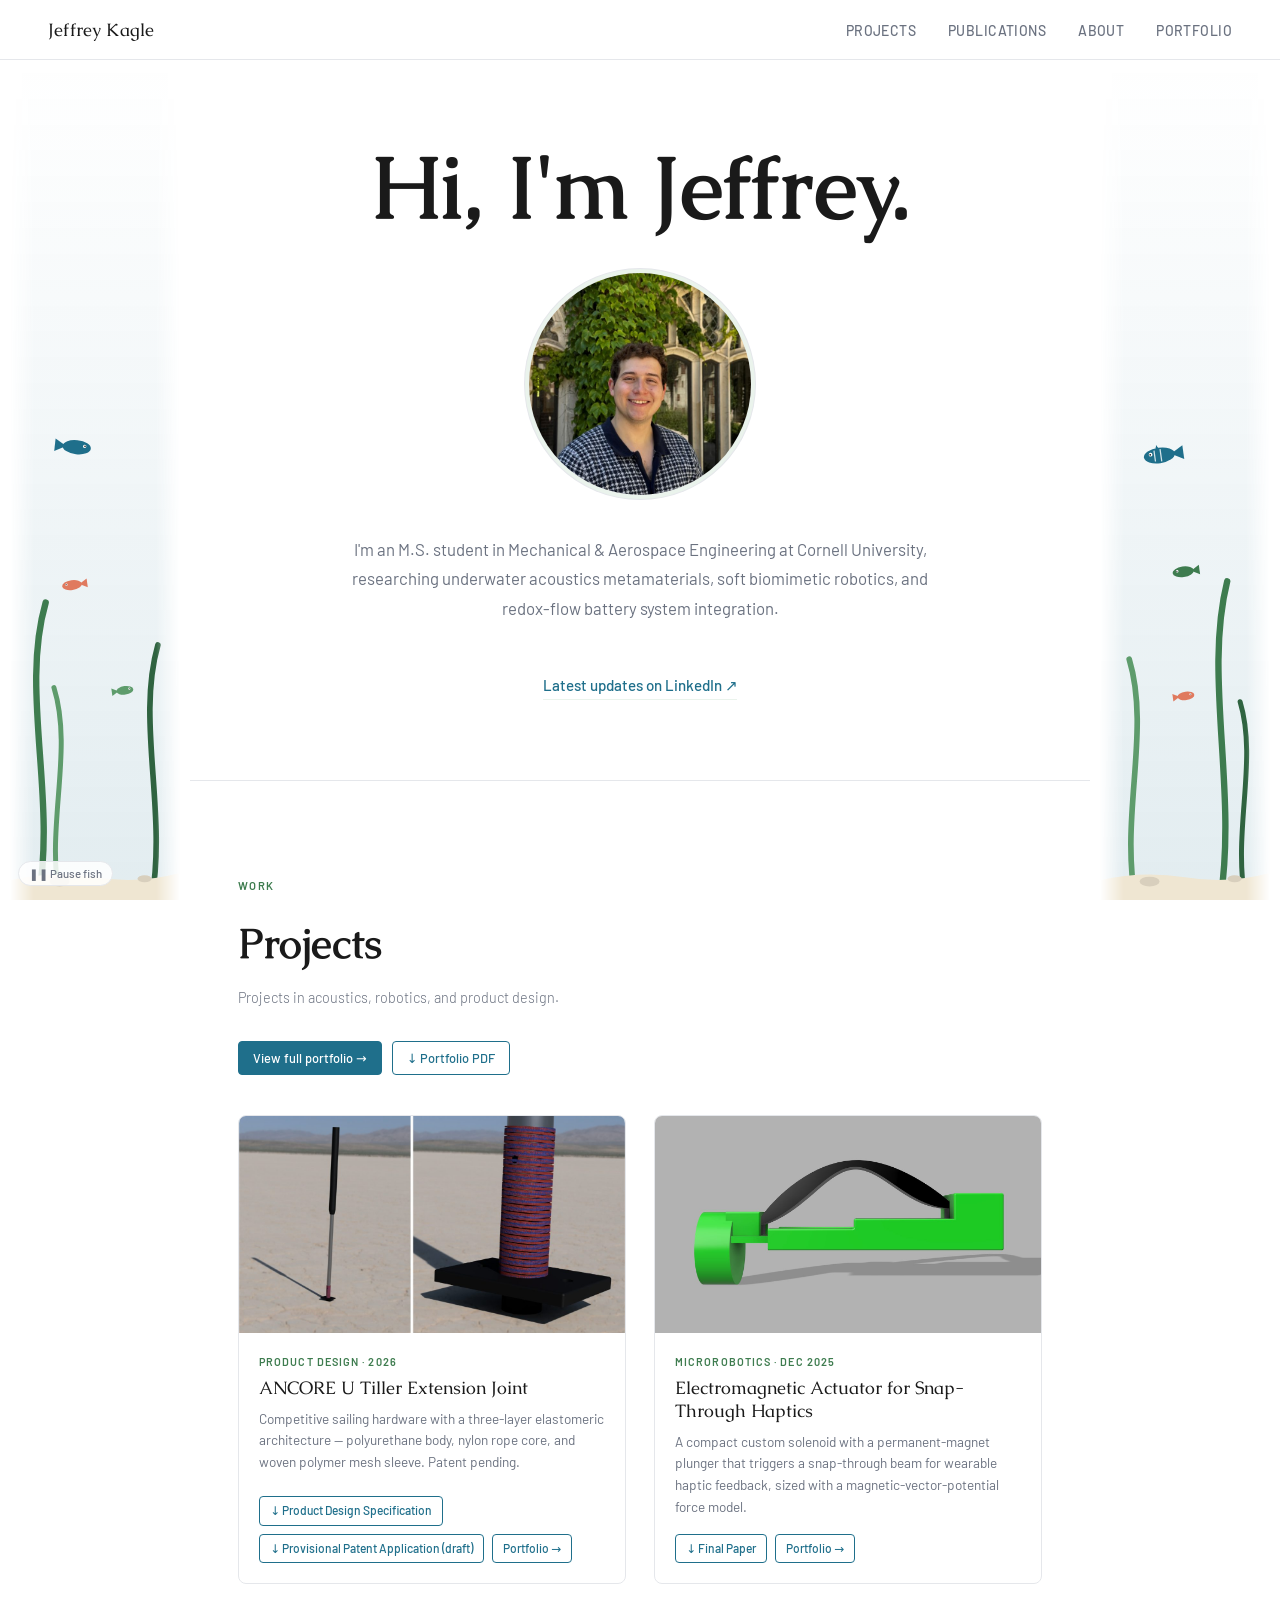
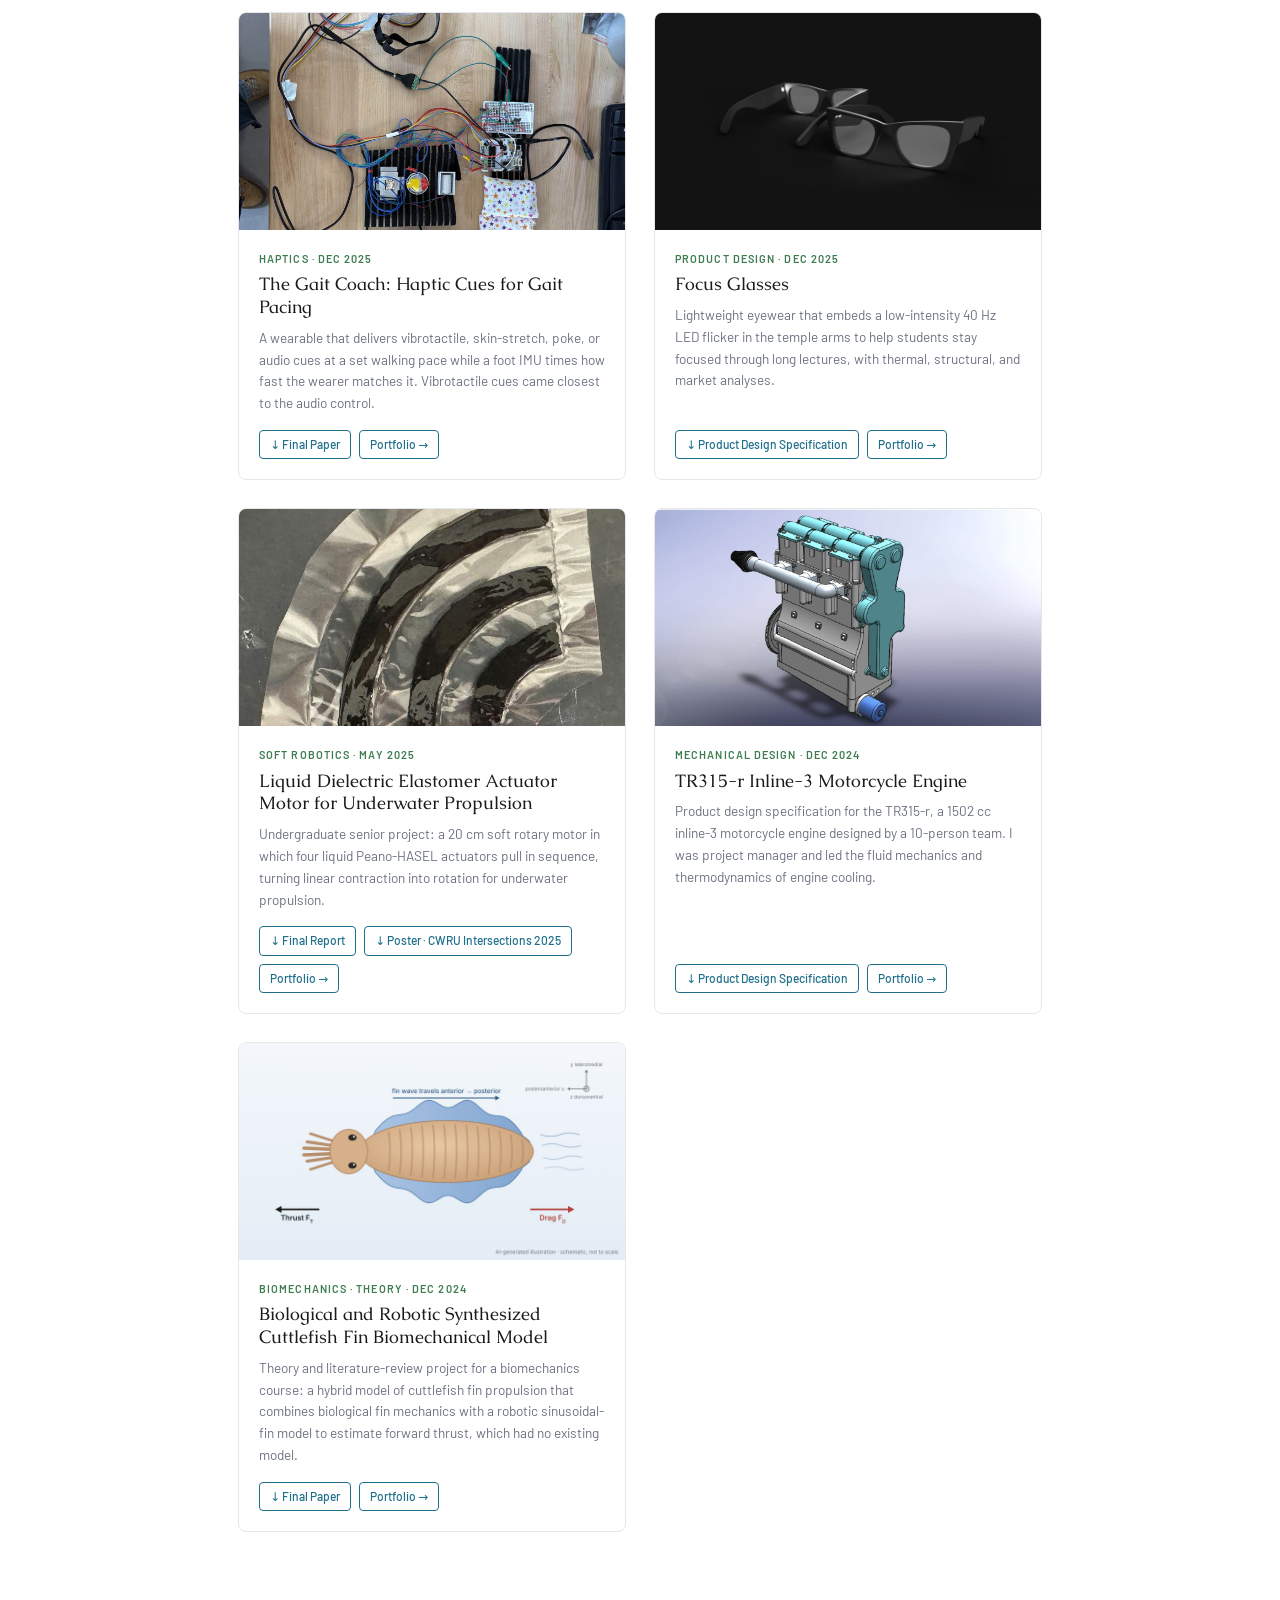
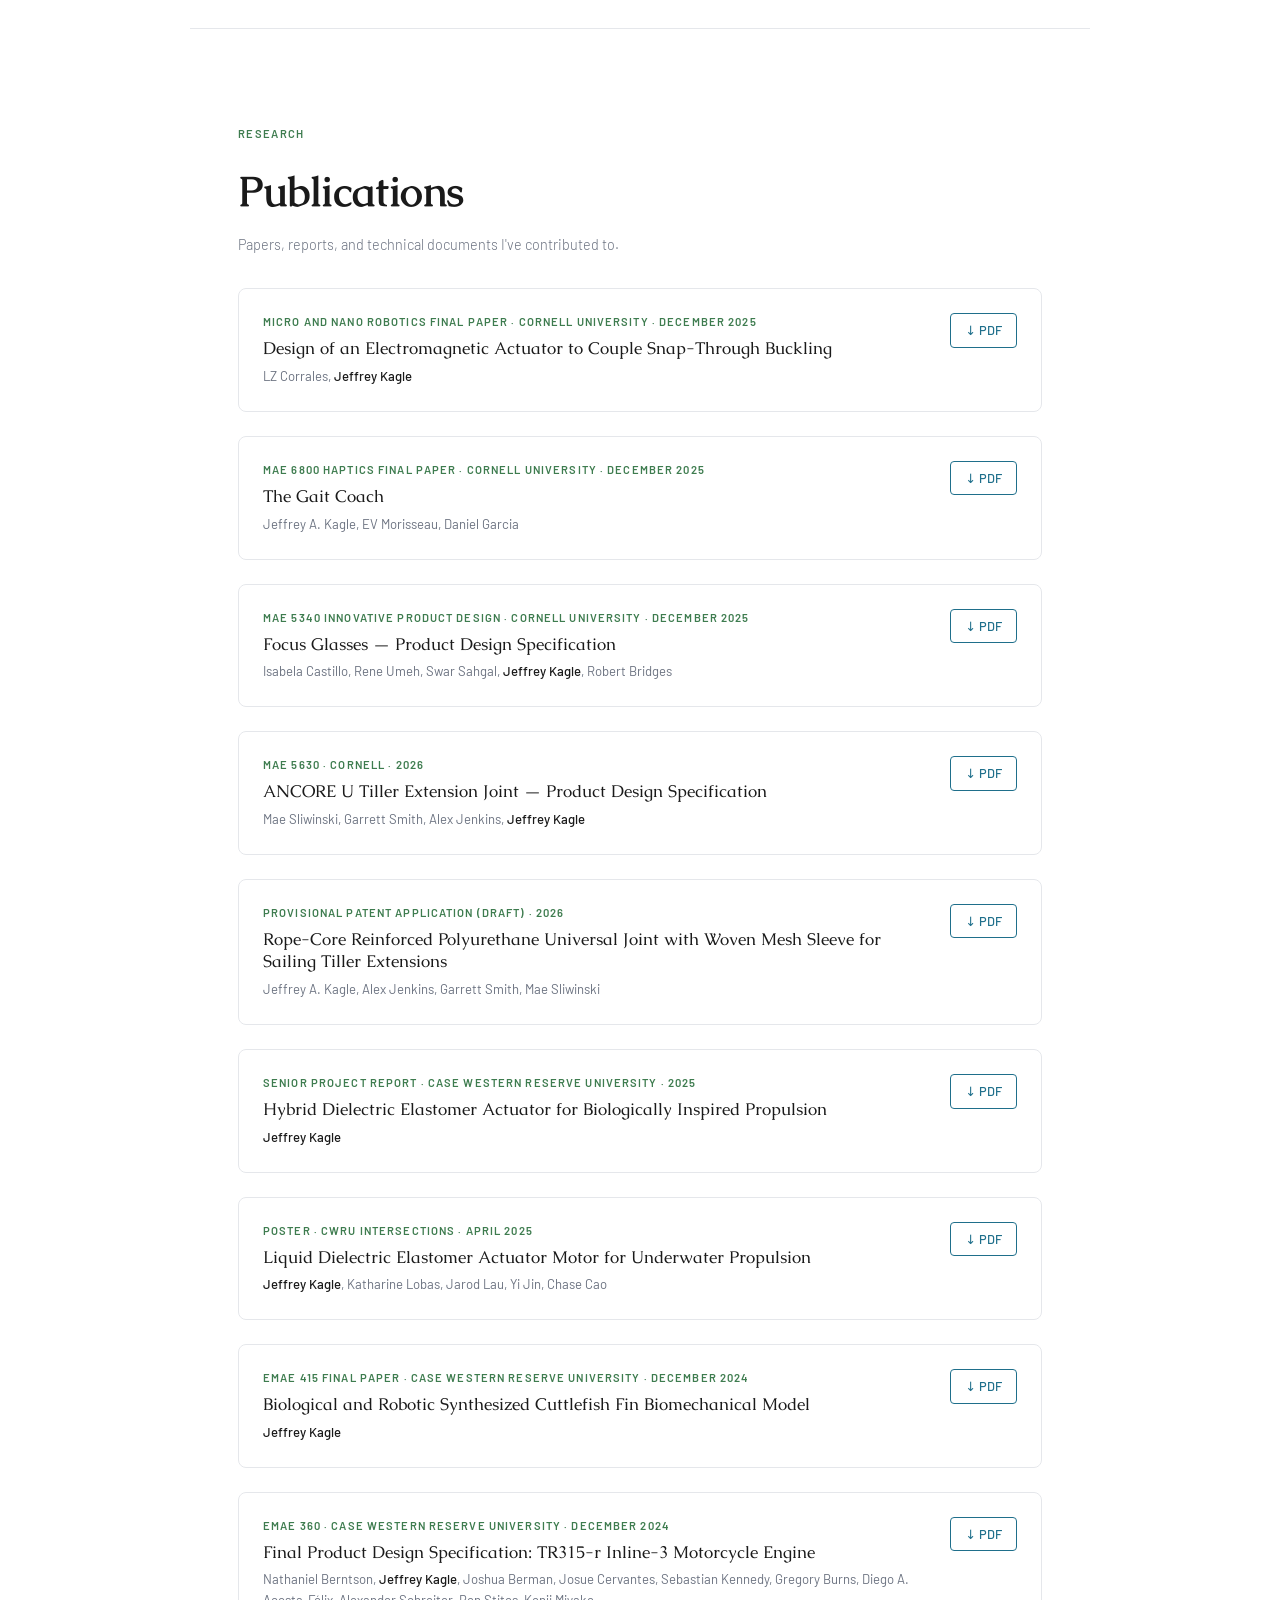
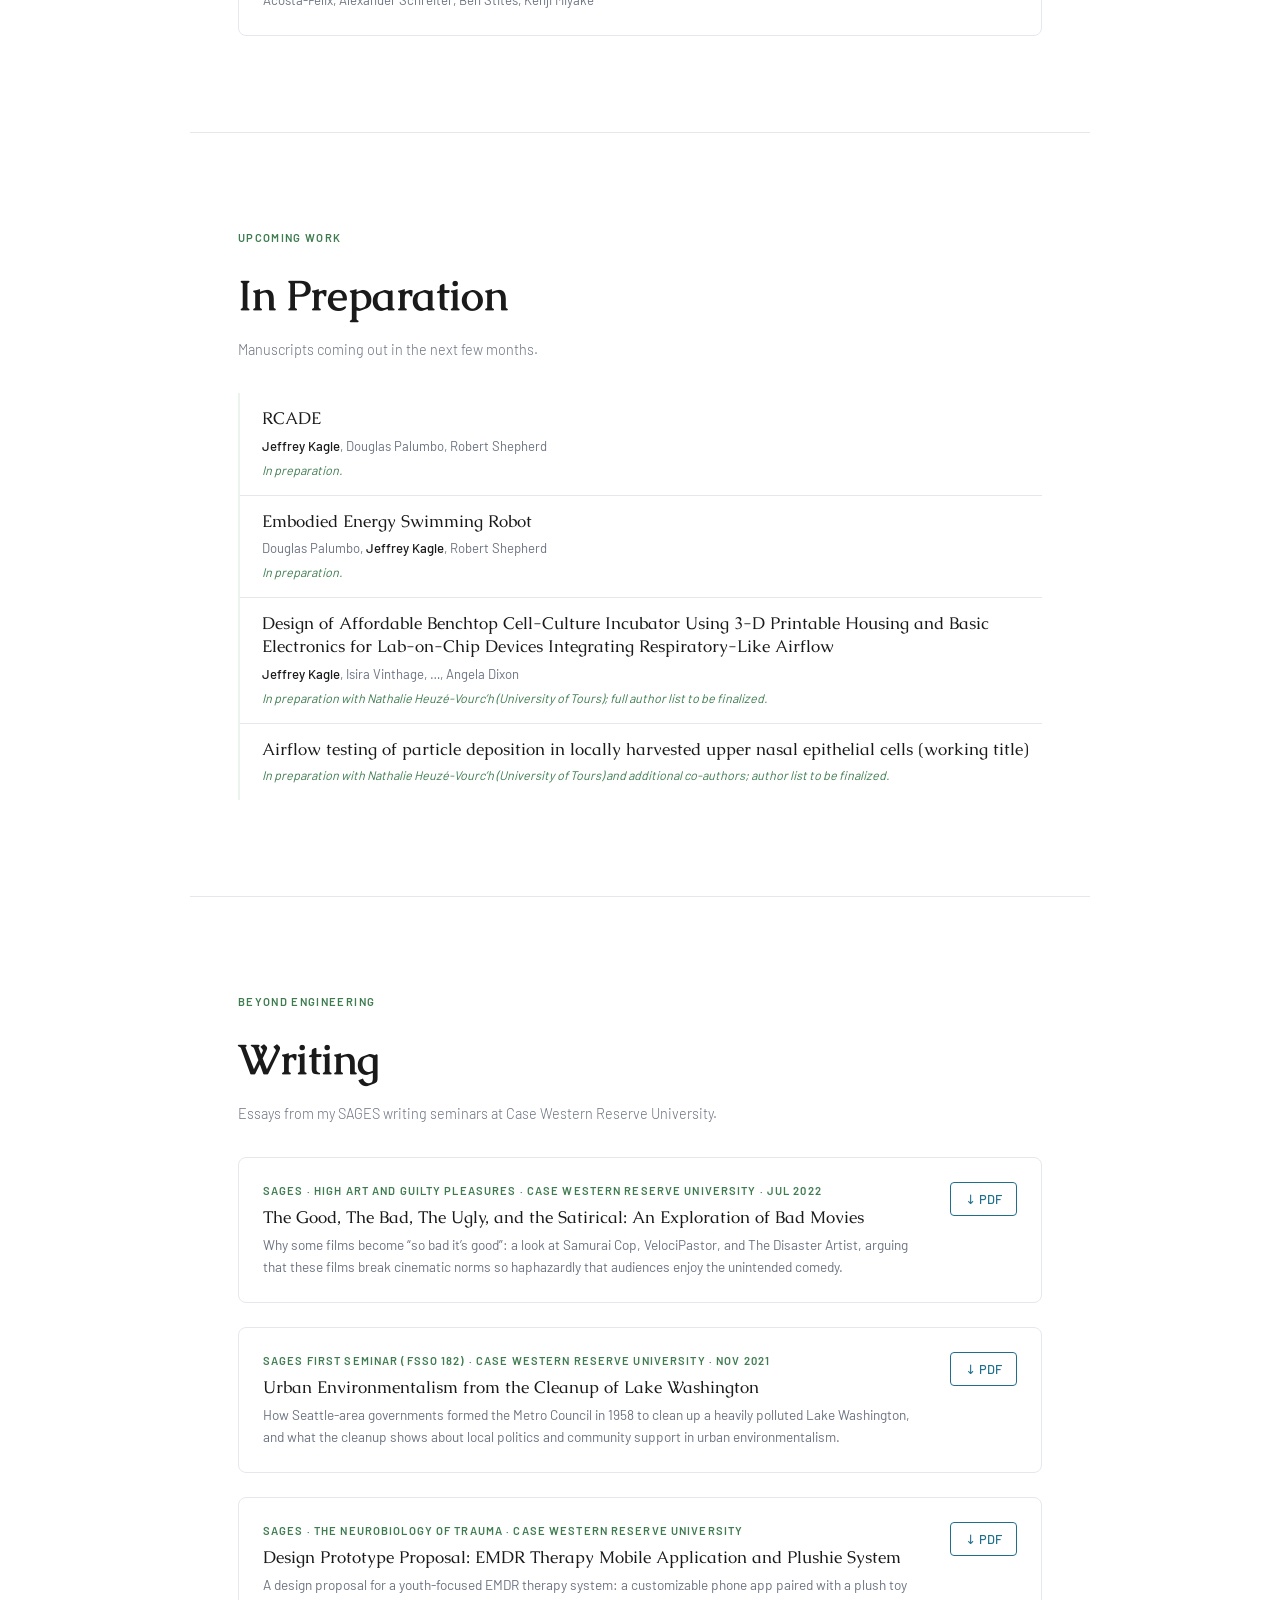
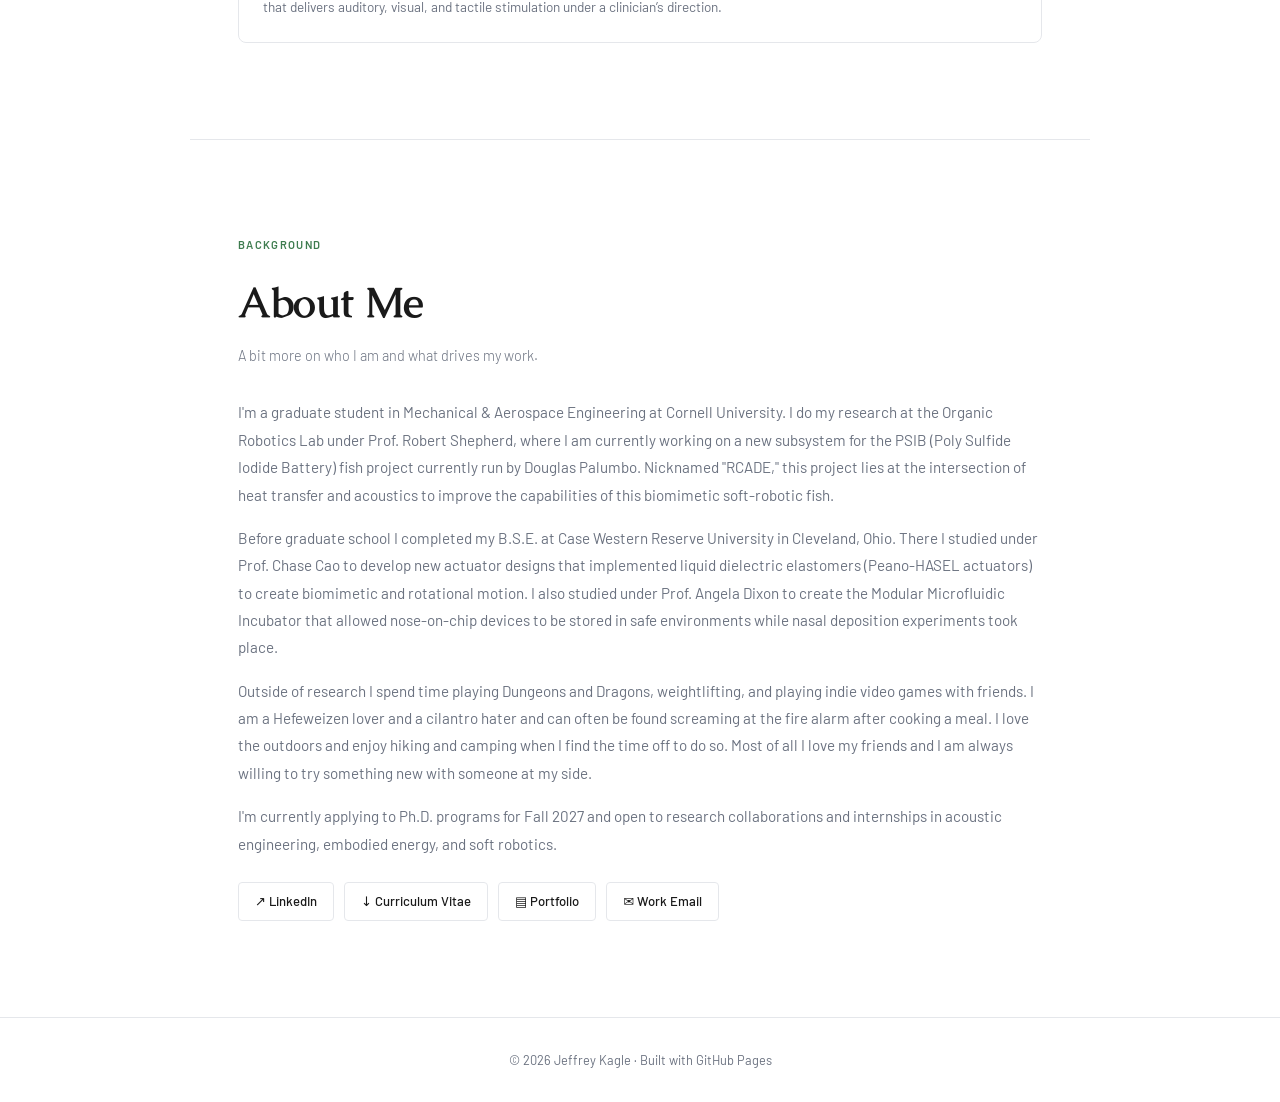
==== commit d7aa0e5b: "Aquarium: fish dart away from the cursor in every motion mode Co-Authored-By: Claude Opus 5.5 <norep" ====
--- a/index.html
+++ b/index.html
@@ -415,7 +415,7 @@
       function frame(now) {
         const k = Math.min(3, (now - last) / 16.7); last = now;  // same speed on 60 Hz and 120 Hz screens
         if (wide.matches && !paused && !document.hidden) {
-          const gentle = calm.matches;  // OS 'reduce motion': slower drift, no darting
+          const gentle = calm.matches;  // OS 'reduce motion': slower cruising
           for (const f of fish) {
             f.turn = f.turn * Math.pow(0.97, k) + (Math.random() - 0.5) * 0.007 * k;
             f.a += f.turn * k;
@@ -426,11 +426,12 @@
               if (ctm) {
                 const pt = f.svg.createSVGPoint(); pt.x = mouse.x; pt.y = mouse.y;
                 const m = pt.matrixTransform(ctm.inverse()), dx = f.x - m.x, dy = f.y - m.y;
-                if (!gentle && dx * dx + dy * dy < 70 * 70) { steer(f, Math.atan2(dy, dx), 0.6 * k); f.boost = 6; }
+                if (dx * dx + dy * dy < 70 * 70) { steer(f, Math.atan2(dy, dx), 0.6 * k); f.boost = 6; }
               }
             }
             f.boost = 1 + (f.boost - 1) * Math.pow(0.95, k);  // quick flick, back to a slow cruise within ~1 s
-            const sp = f.v * f.boost * (gentle ? 0.6 : 1), vx = Math.cos(f.a) * sp, vy = Math.sin(f.a) * sp * 0.45;
+            const sp = f.v * ((gentle ? 0.6 : 1) + (f.boost - 1)),  // darts at full speed in every mode
+                vx = Math.cos(f.a) * sp, vy = Math.sin(f.a) * sp * 0.45;
             f.x = Math.max(25, Math.min(215, f.x + vx * k));
             f.y = Math.max(170, Math.min(830, f.y + vy * k));
             if (Math.abs(vx) > 0.06) f.flip = vx > 0;
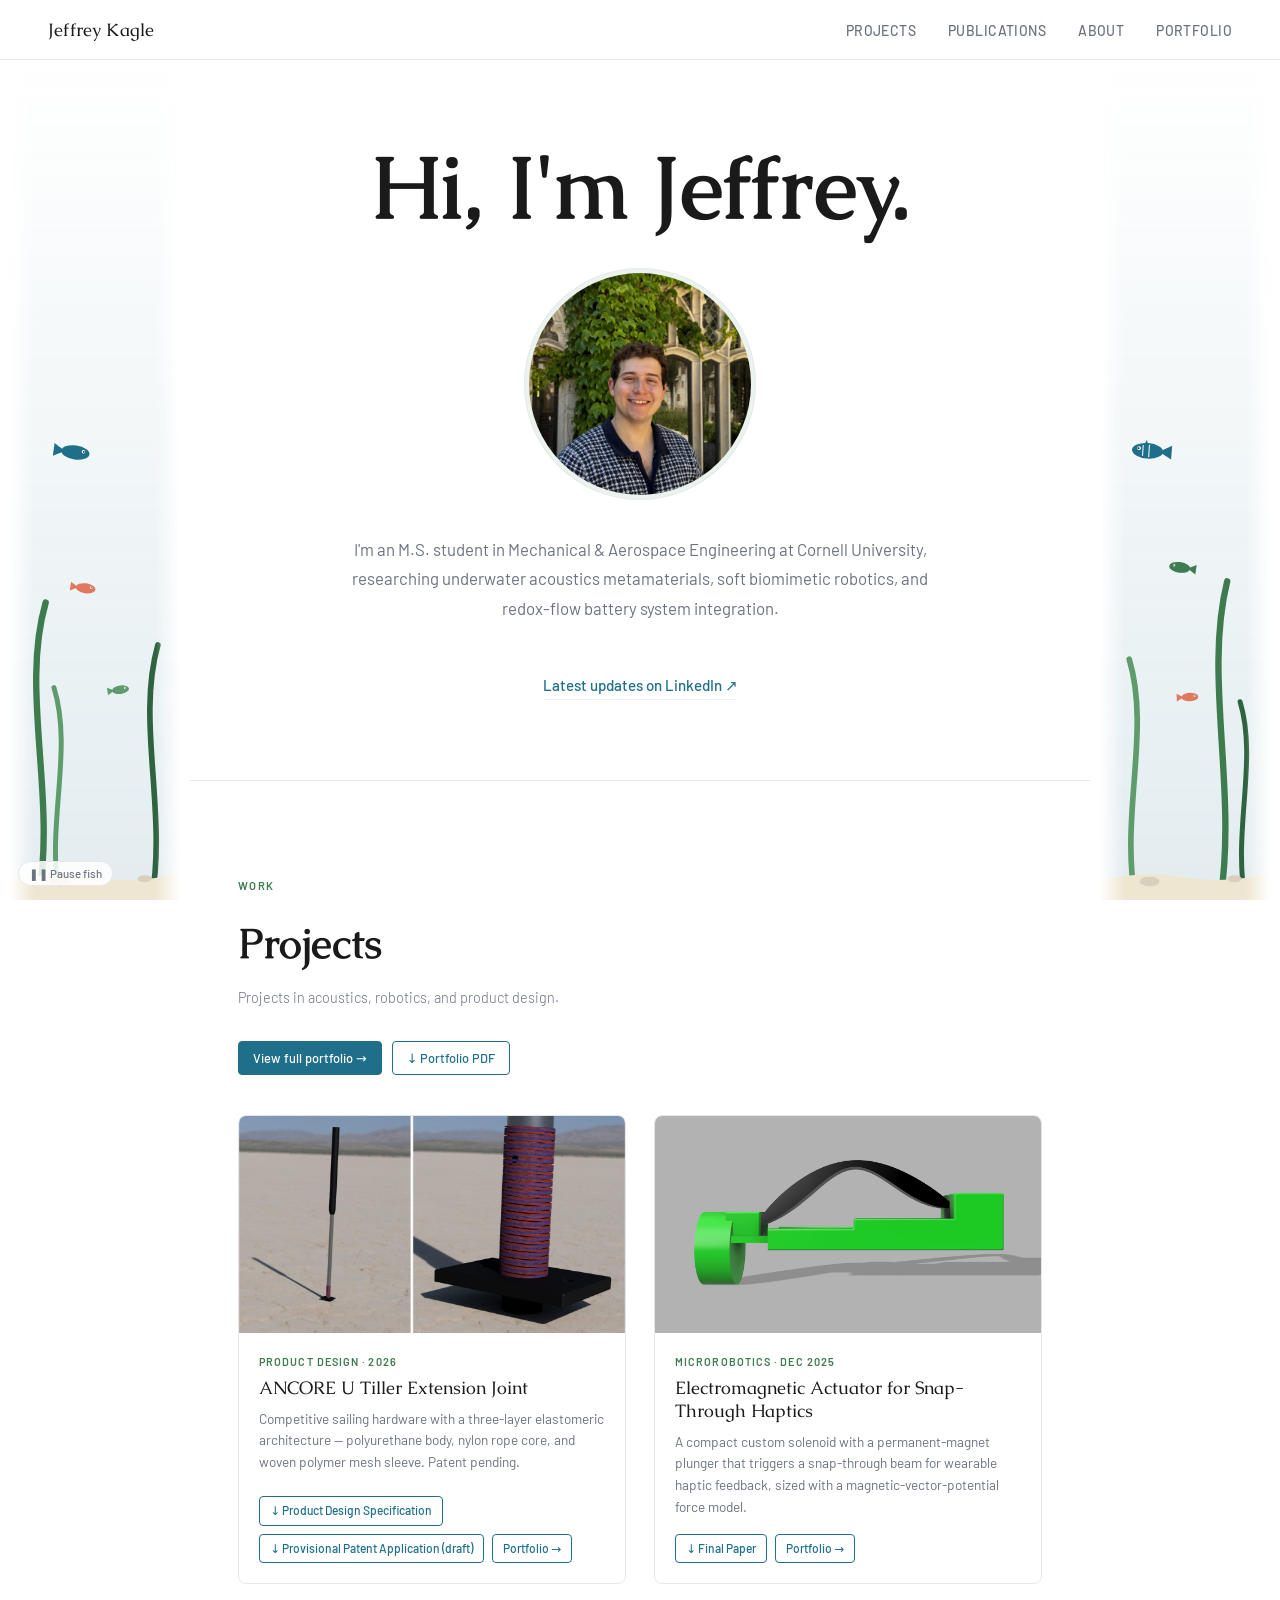
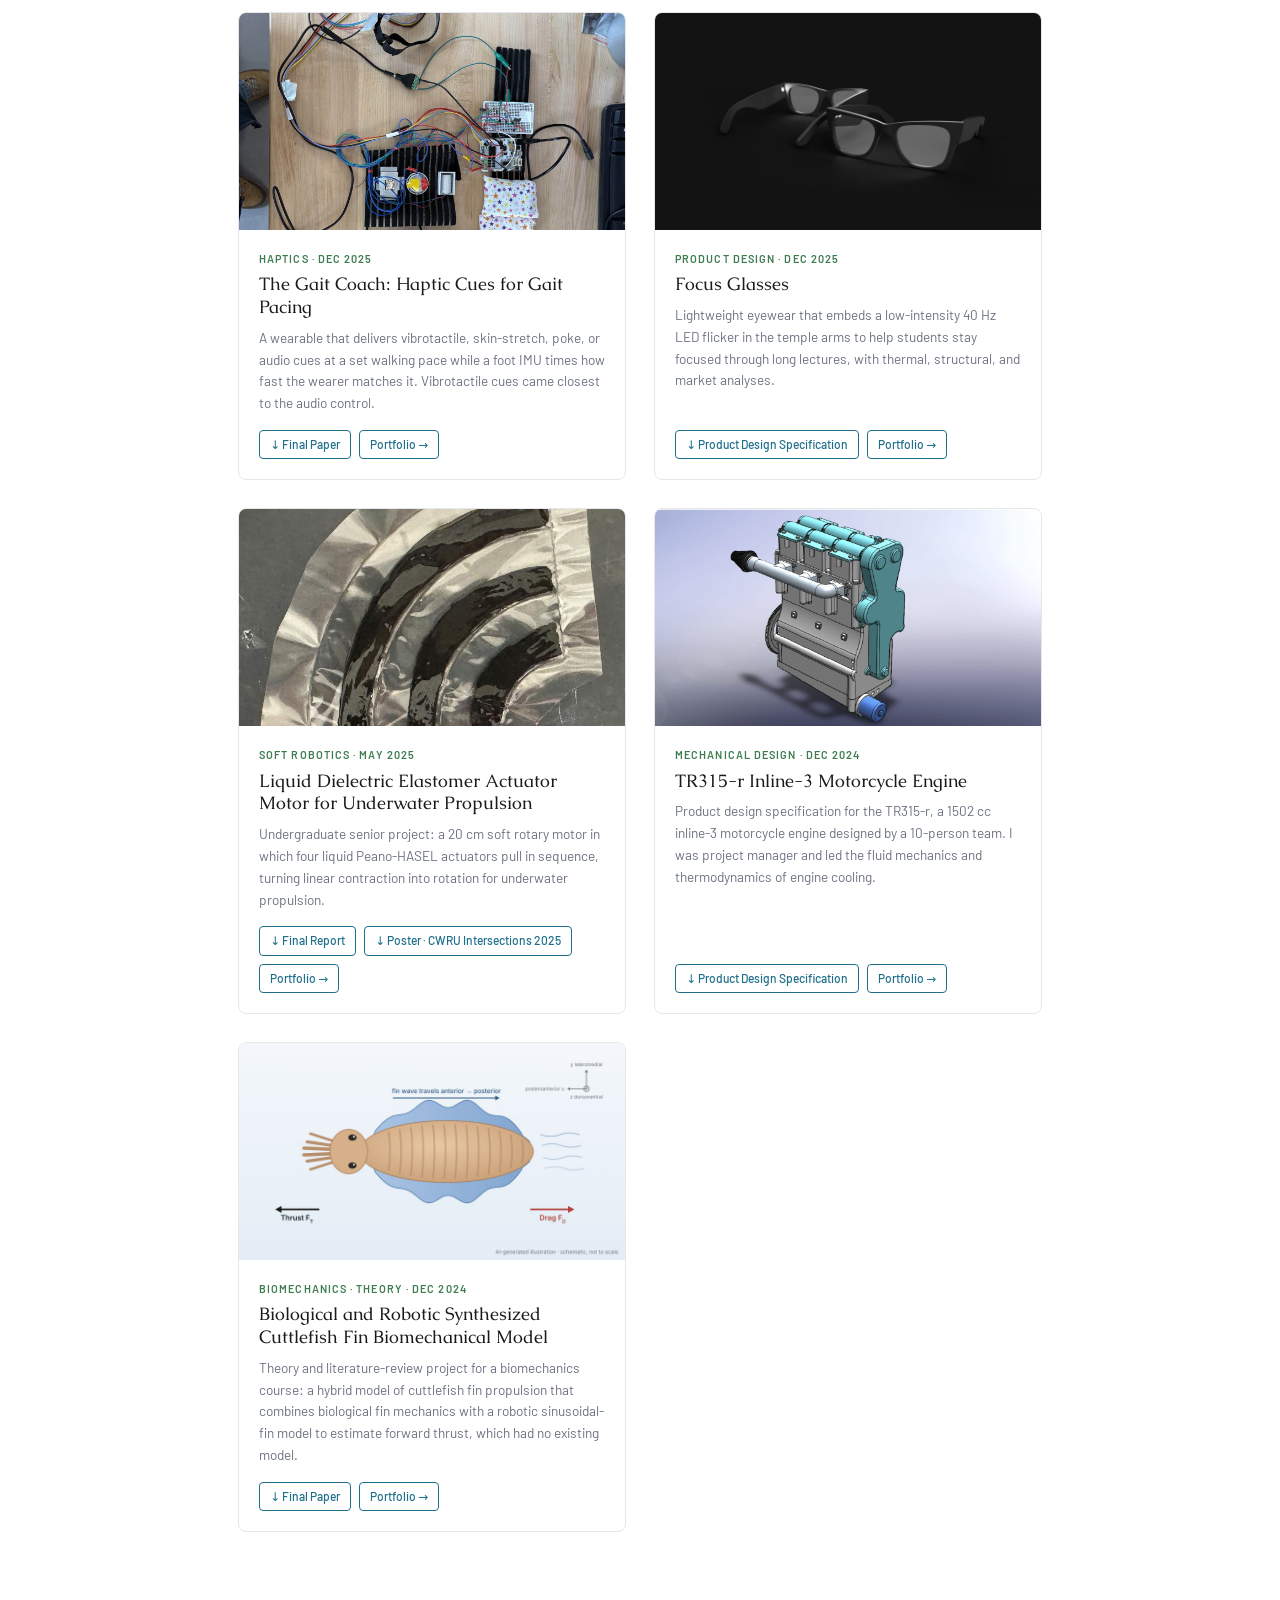
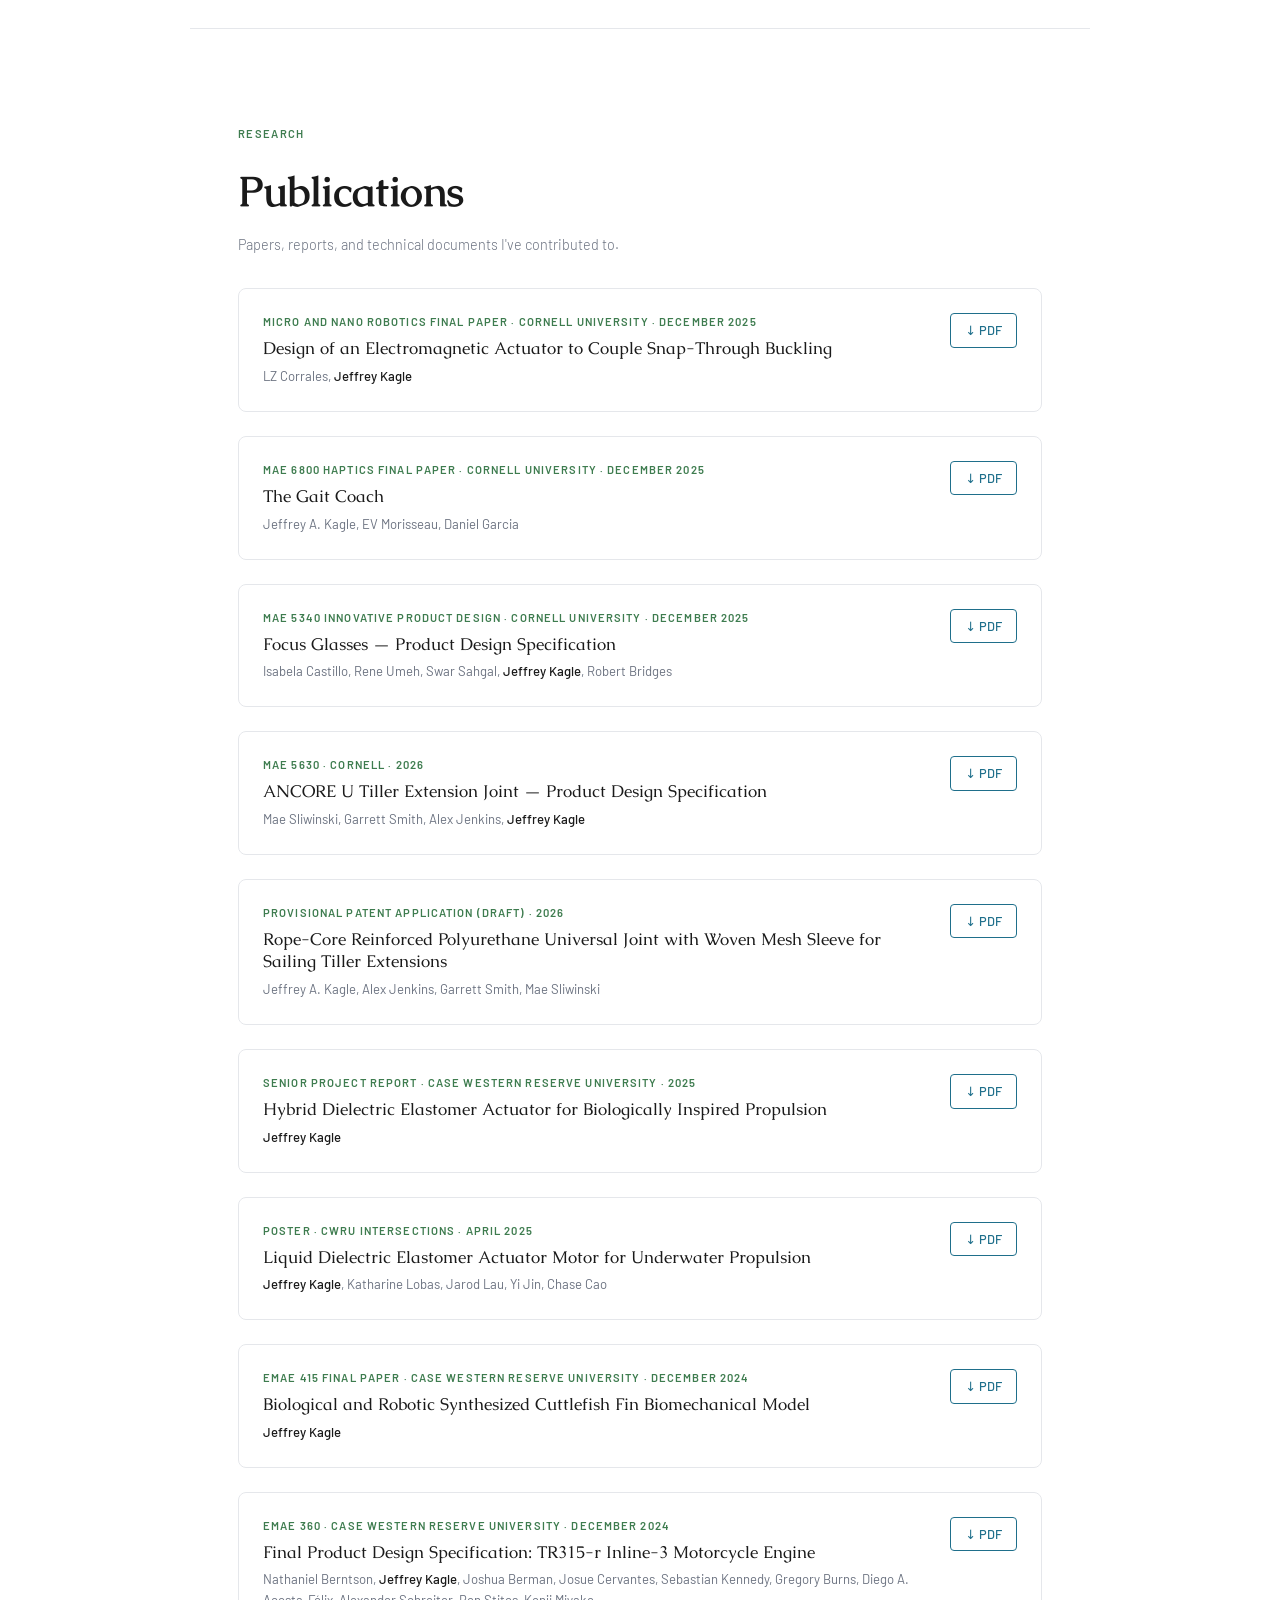
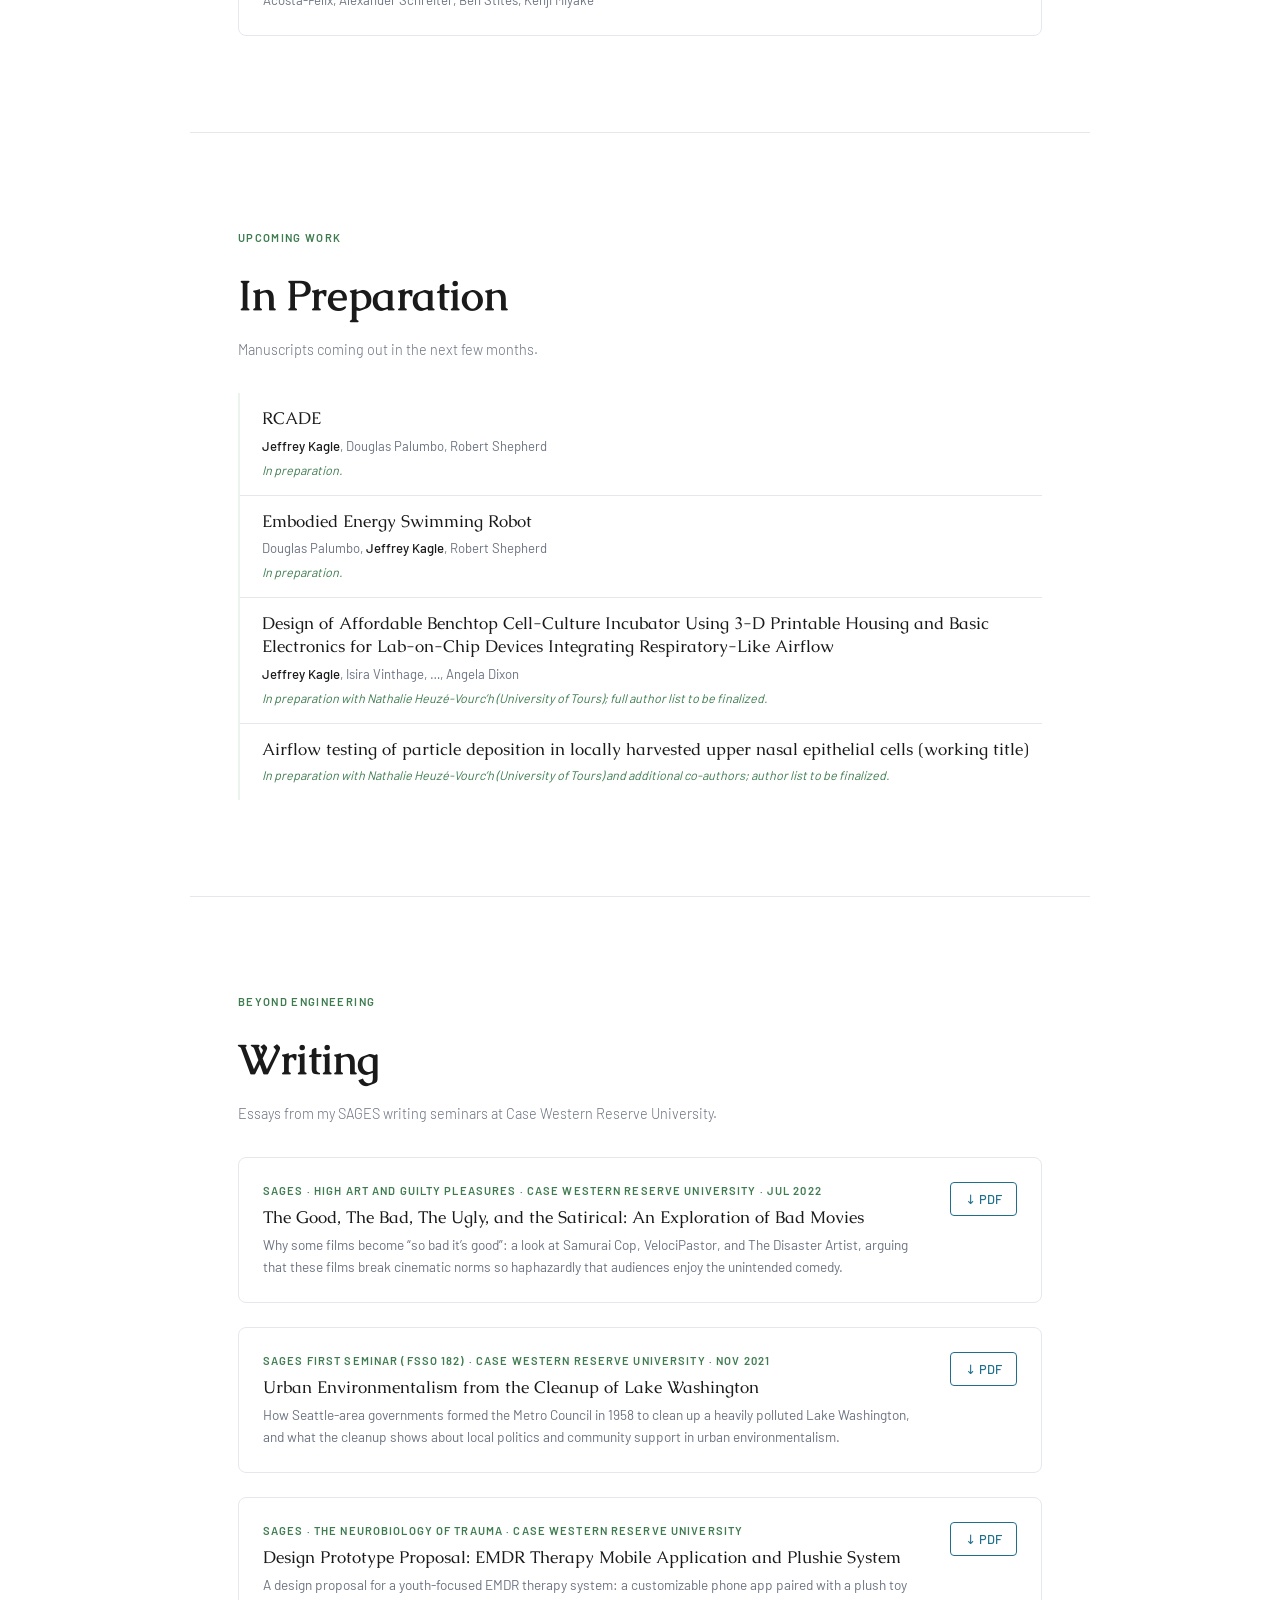
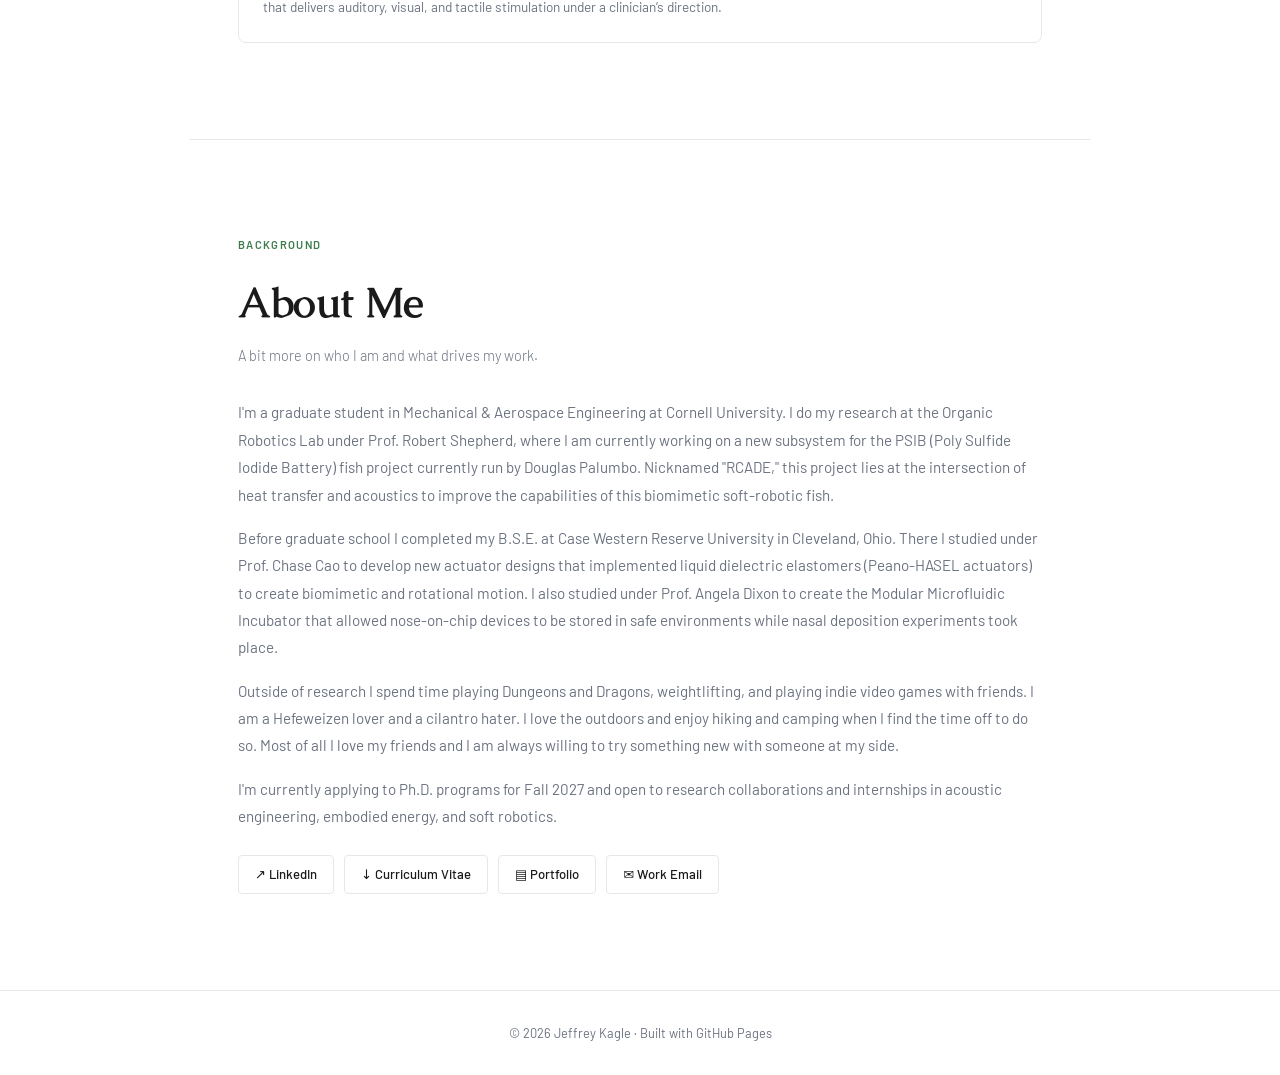
==== commit e5b56cd0: "About: remove fire alarm line Co-Authored-By: Claude Opus 5.5 <noreply@anthropic.com> Claude-Session" ====
--- a/index.html
+++ b/index.html
@@ -347,8 +347,7 @@
       </p>
       <p>
         Outside of research I spend time playing Dungeons and Dragons, weightlifting, and playing indie video games
-        with friends. I am a Hefeweizen lover and a cilantro hater and can often be found screaming at the fire
-        alarm after cooking a meal. I love the outdoors and enjoy hiking and camping when I find the time off to
+        with friends. I am a Hefeweizen lover and a cilantro hater. I love the outdoors and enjoy hiking and camping when I find the time off to
         do so. Most of all I love my friends and I am always willing to try something new with someone at my side.
       </p>
       <p>
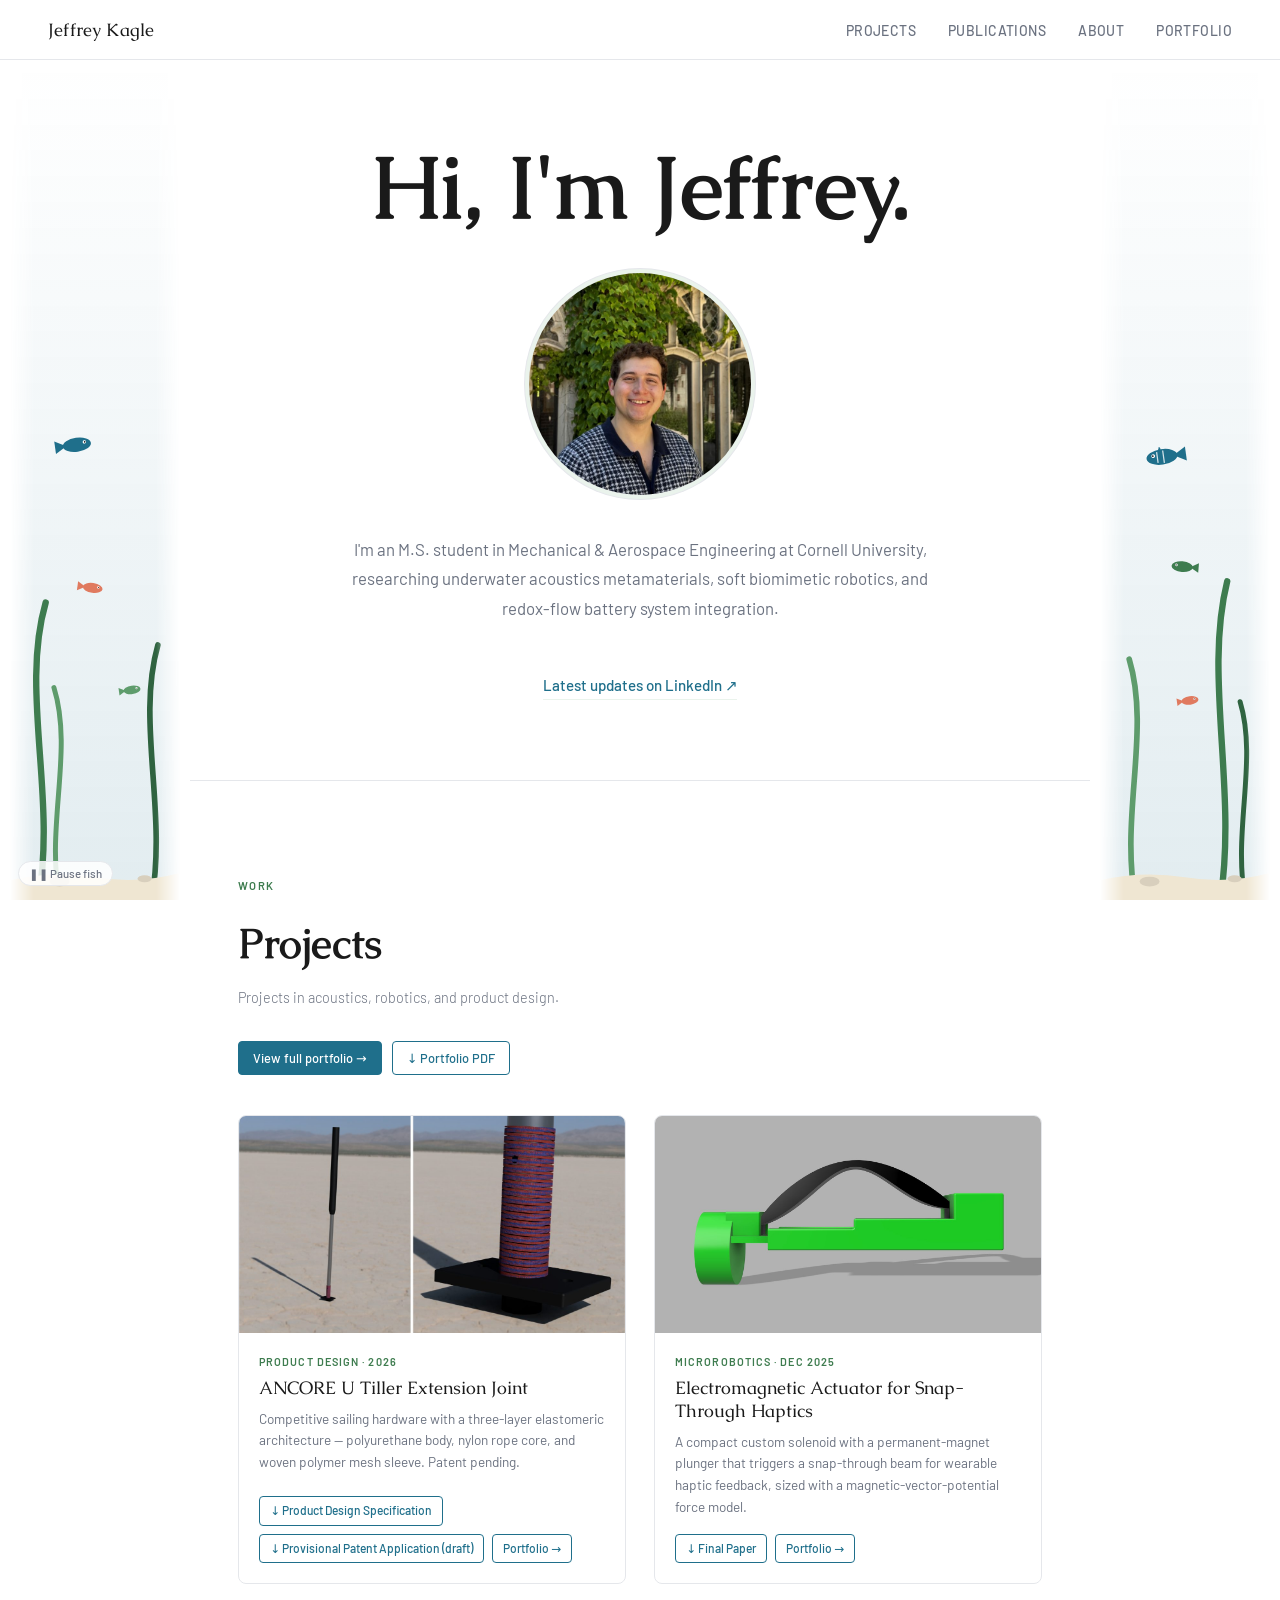
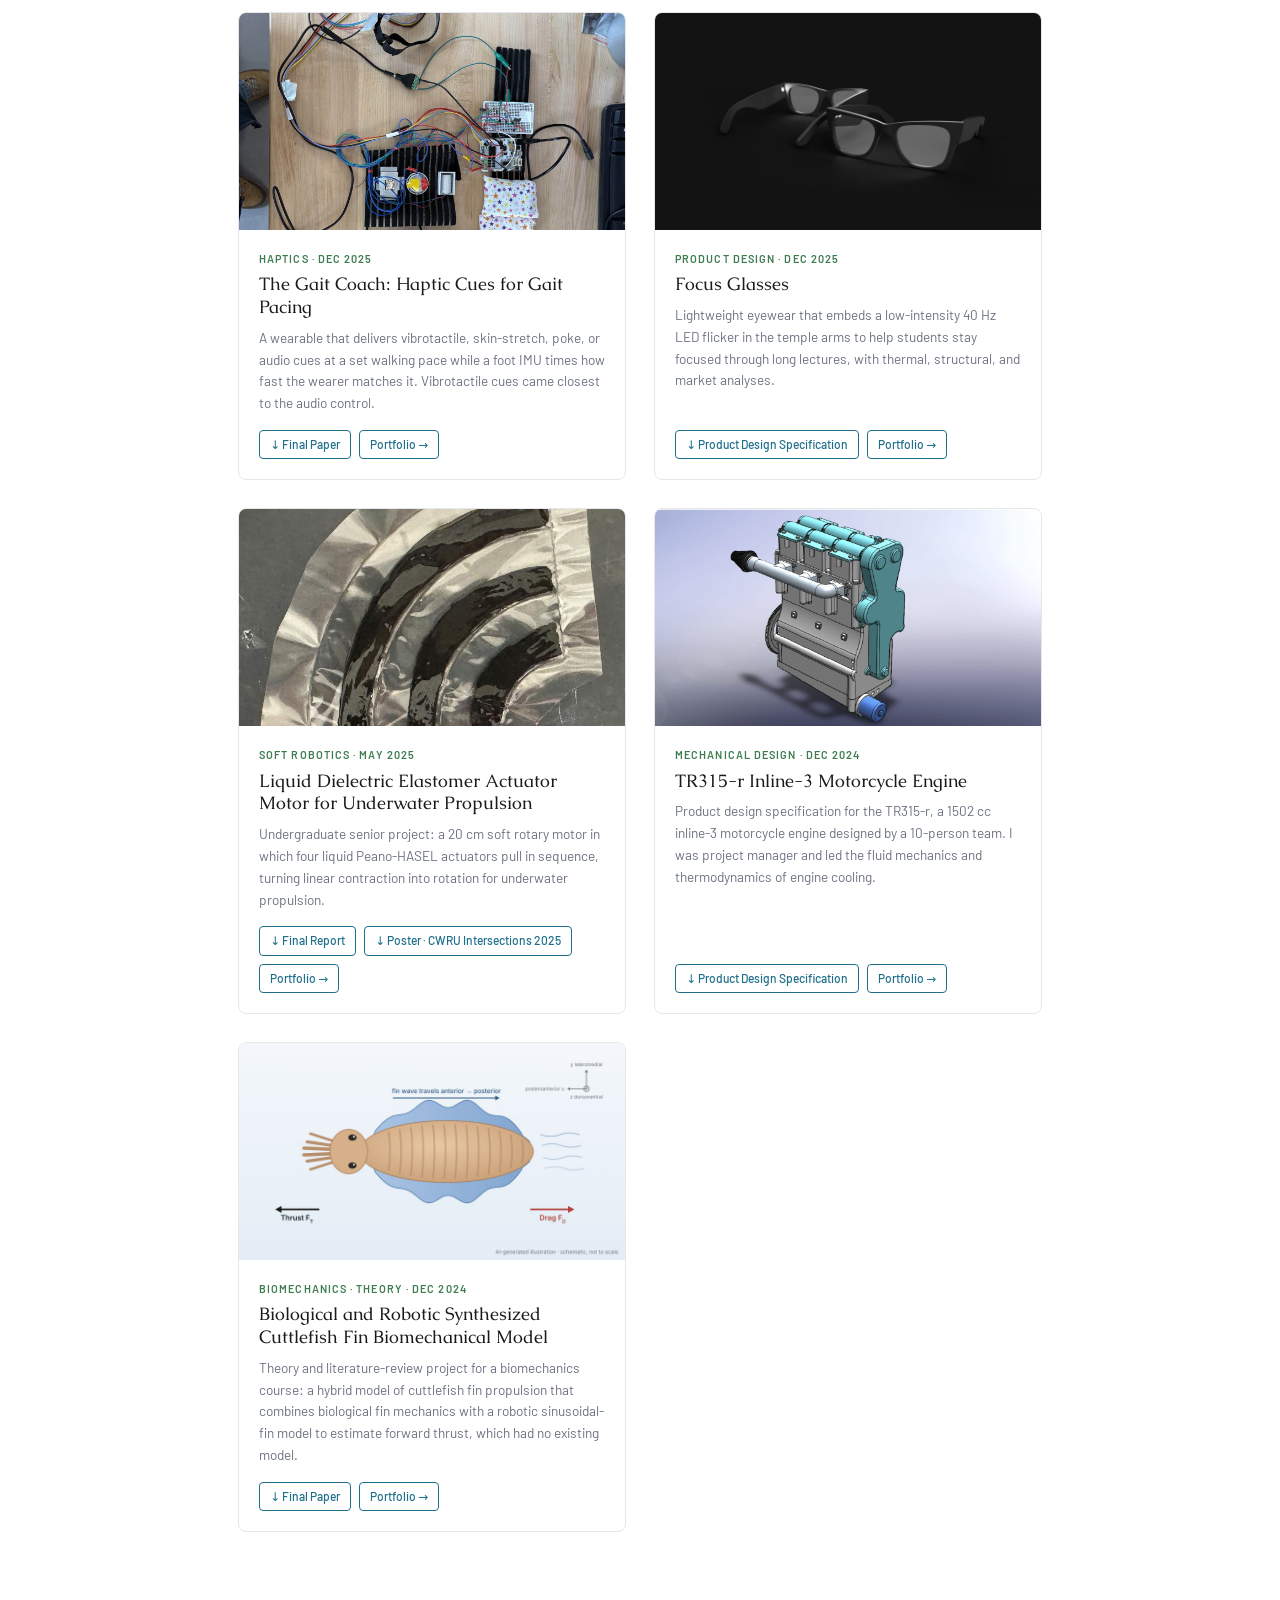
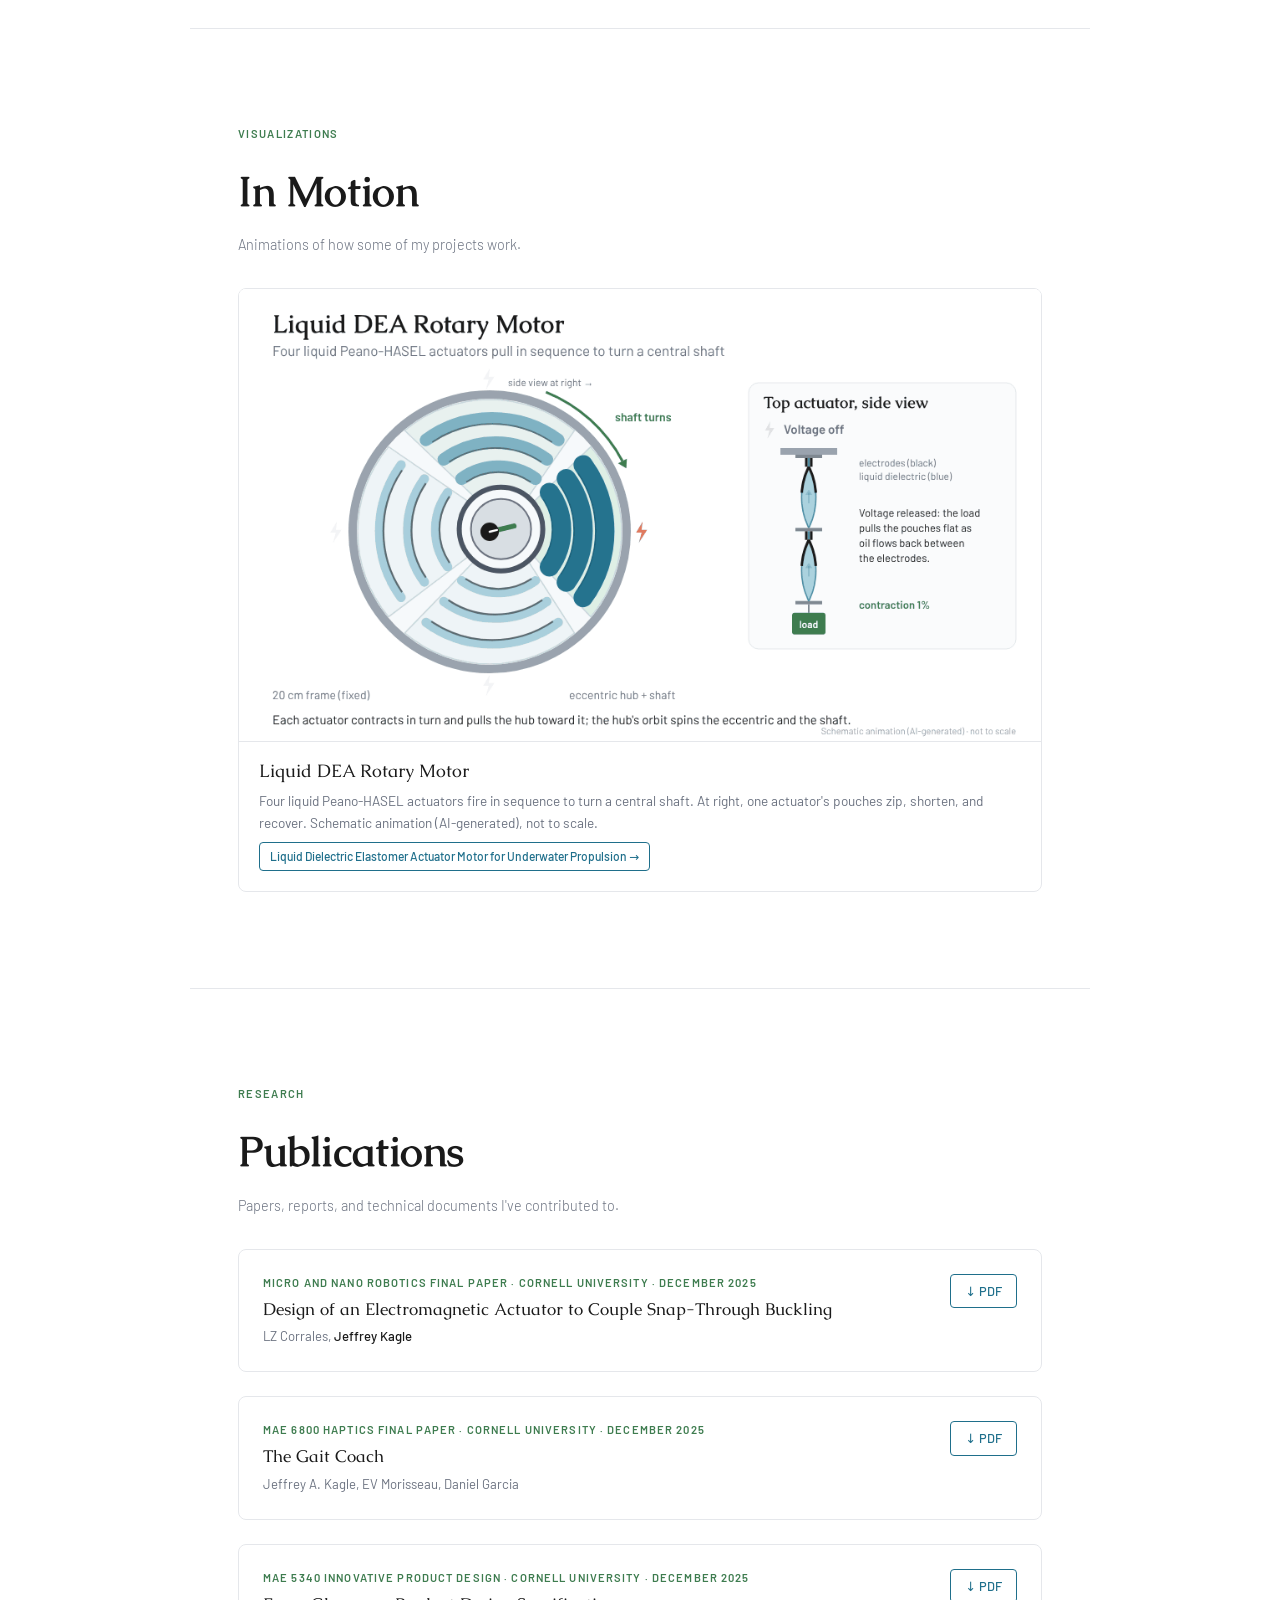
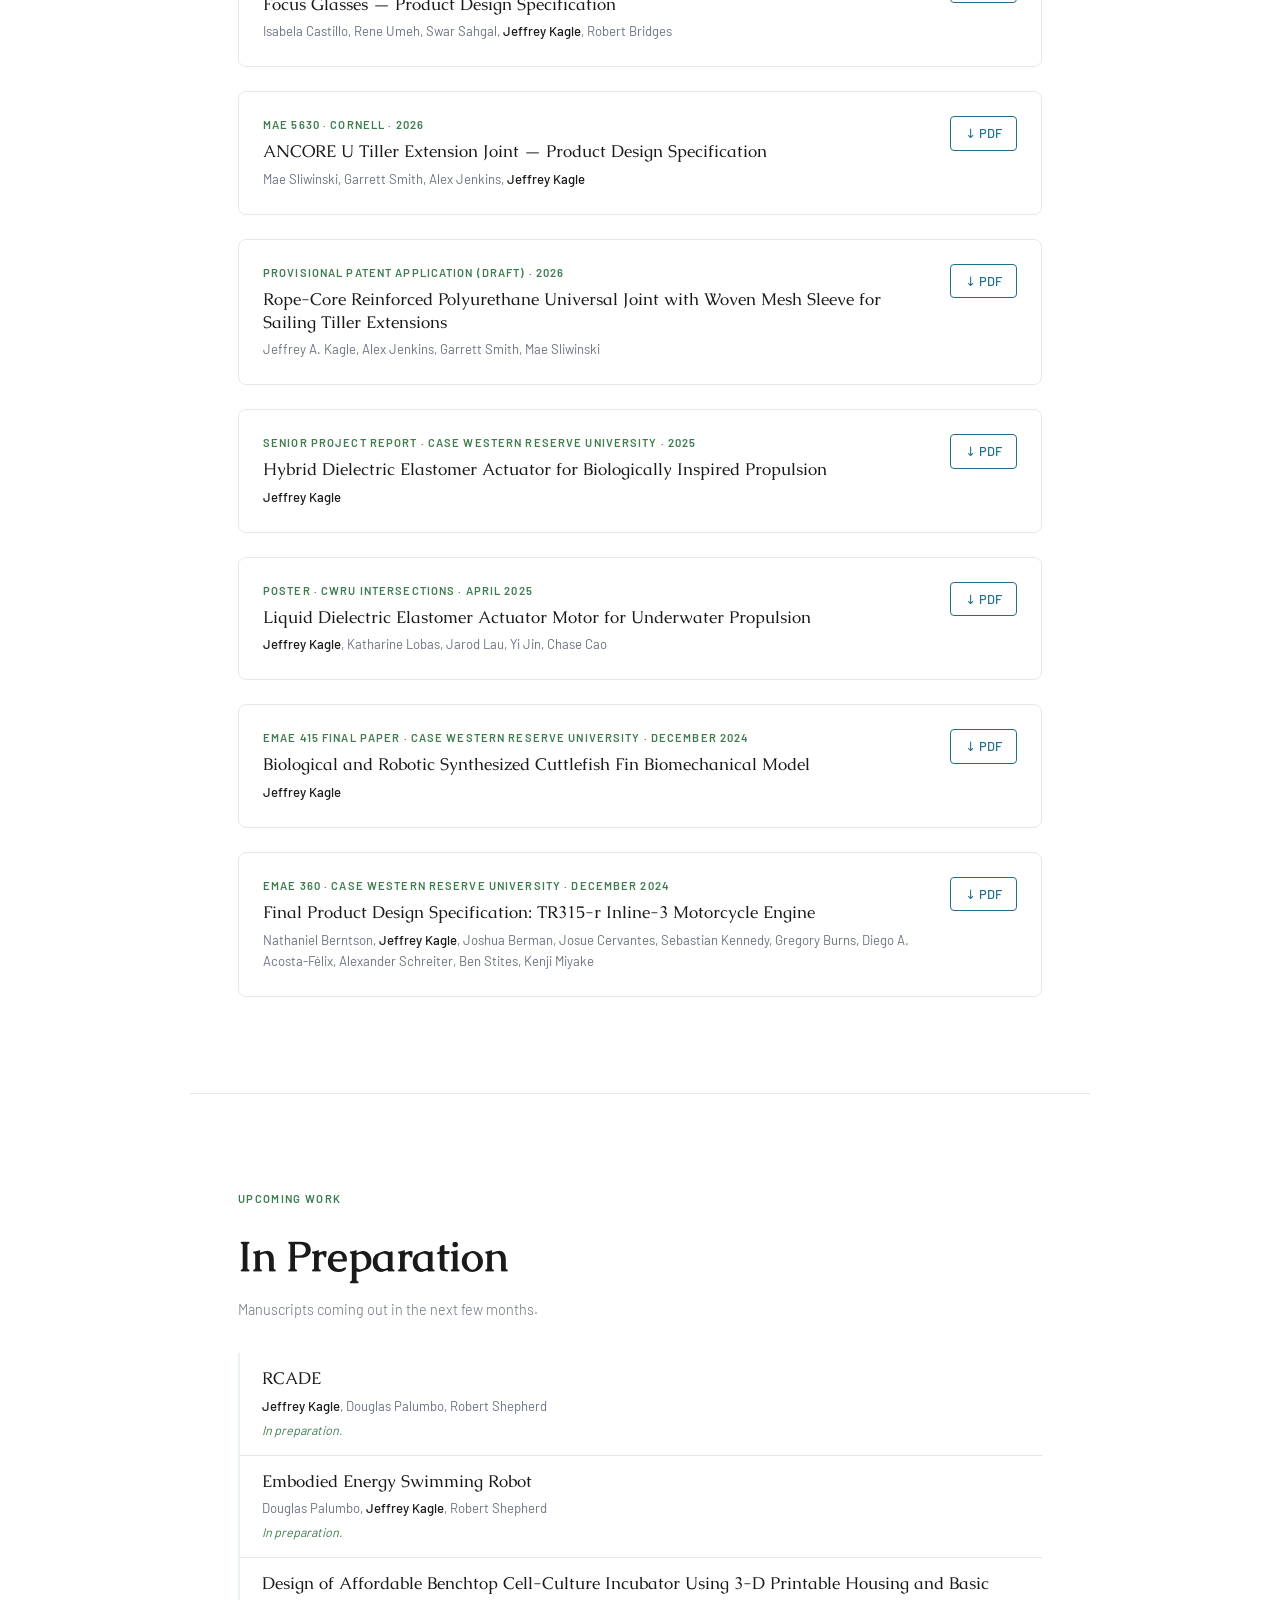
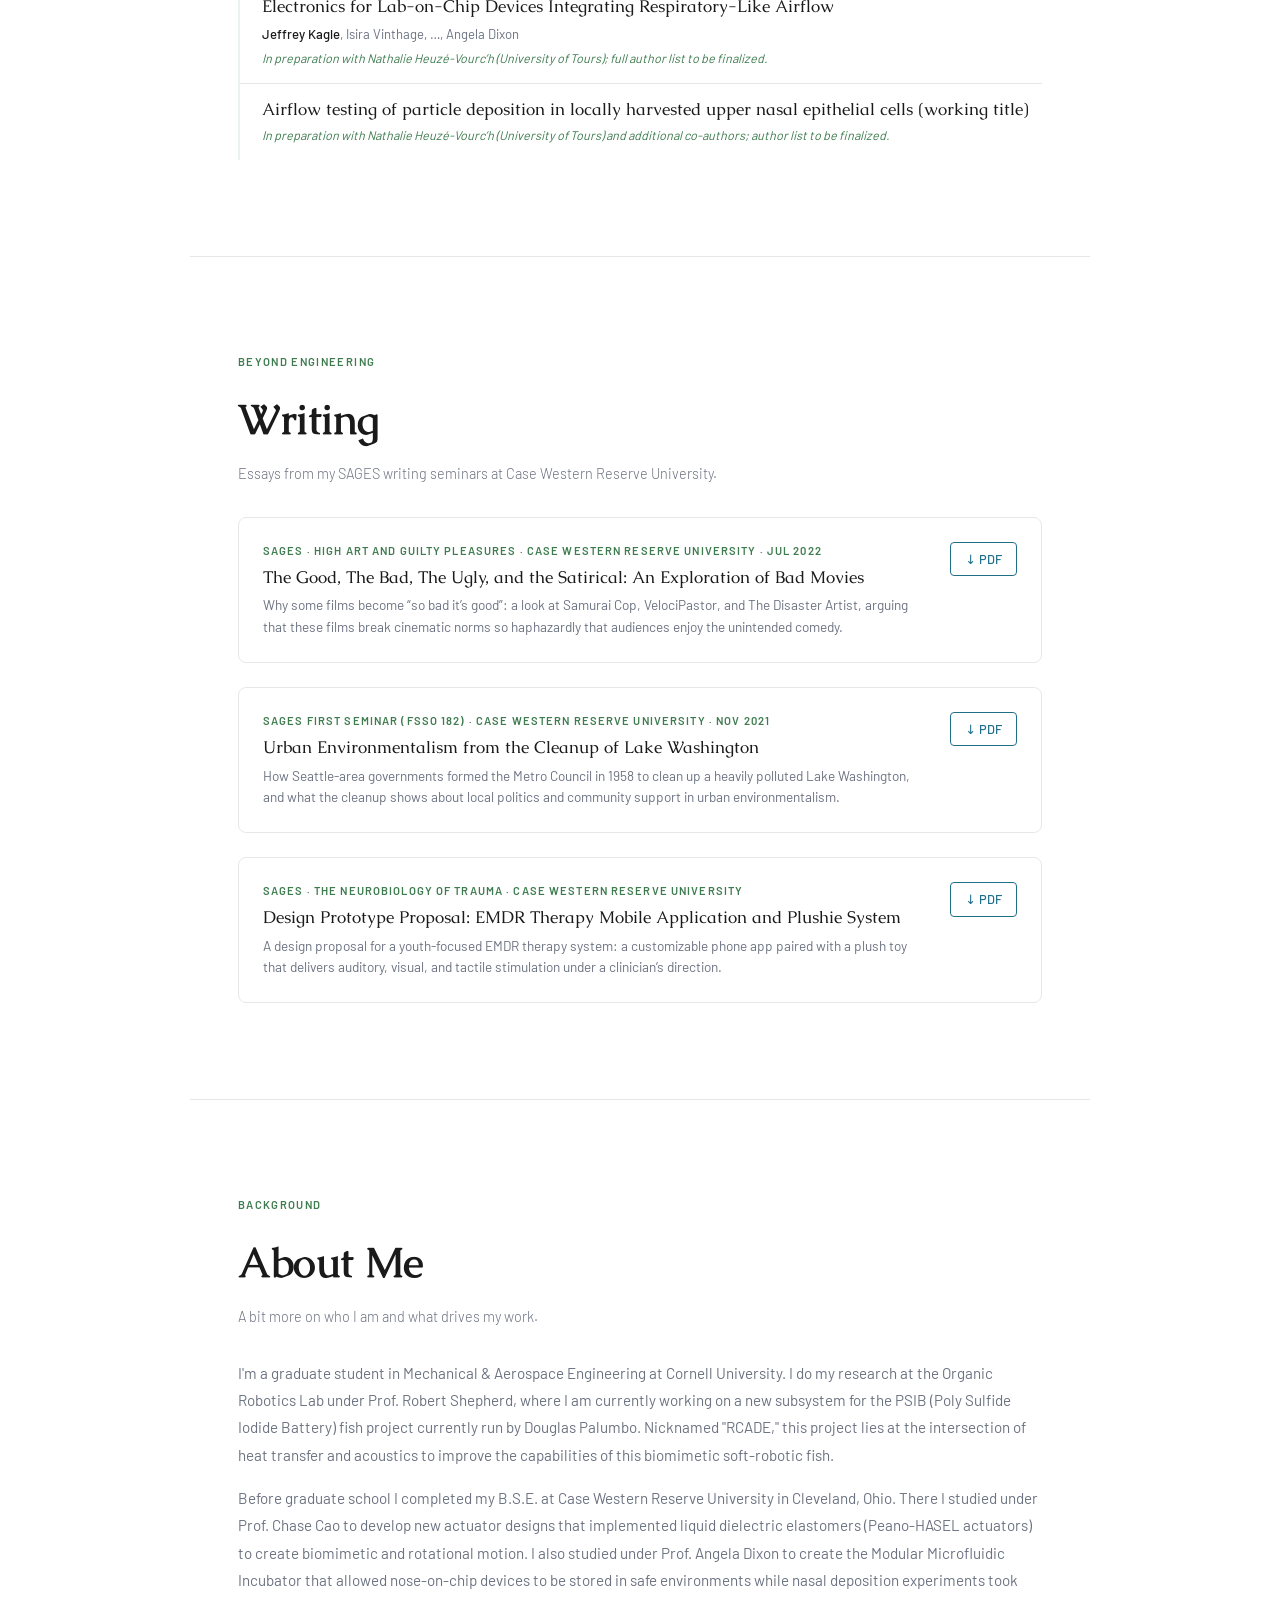
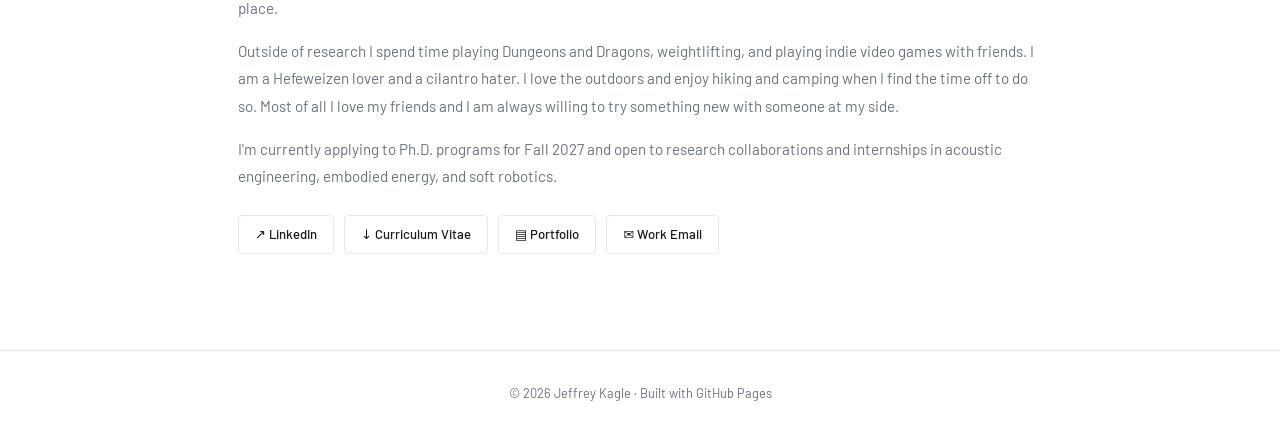
==== commit 313c8d71: "Add liquid DEA motor animation: homepage "In Motion" section + portfolio figure - New data-driven "I" ====
--- a/index.html
+++ b/index.html
@@ -9,7 +9,7 @@
   <link rel="icon" href="assets/favicon.svg" type="image/svg+xml" />
   <link rel="icon" href="assets/favicon-32.png" sizes="32x32" type="image/png" />
   <link rel="apple-touch-icon" href="assets/apple-touch-icon.png" />
-  <link rel="stylesheet" href="assets/style.css?v=fde72802cf" />
+  <link rel="stylesheet" href="assets/style.css?v=ccc3d9dee4" />
   <style>
     /* Aquarium sides live with the page markup so a cached page and its aquarium styles always match. */
     /* ── AQUARIUM SIDES (desktop only, decorative) ── */
@@ -169,6 +169,26 @@
         </div>
       </article>
 <!-- /BUILD:projects -->
+    </div>
+  </section>
+
+  <!-- IN MOTION: project animations (built from data/site.json "visualizations") -->
+  <section id="in-motion">
+    <p class="updates-label">Visualizations</p>
+    <h2 class="section-title">In Motion</h2>
+    <p class="section-subtitle">Animations of how some of my projects work.</p>
+
+    <div class="viz-grid">
+<!-- BUILD:visuals -->
+      <figure class="viz-card">
+        <img src="assets/img/hasel-rotary-actuator/motor-animation.gif" alt="Four liquid Peano-HASEL actuators fire in sequence to turn a central shaft. At right, one actuator&#x27;s pouches zip, shorten, and recover. Schematic animation (AI-generated), not to scale." loading="lazy" />
+        <figcaption>
+          <h3 class="project-title">Liquid DEA Rotary Motor</h3>
+          <p class="project-desc">Four liquid Peano-HASEL actuators fire in sequence to turn a central shaft. At right, one actuator&#x27;s pouches zip, shorten, and recover. Schematic animation (AI-generated), not to scale.</p>
+          <a class="btn btn-sm" href="portfolio.html#hasel-rotary-actuator">Liquid Dielectric Elastomer Actuator Motor for Underwater Propulsion →</a>
+        </figcaption>
+      </figure>
+<!-- /BUILD:visuals -->
     </div>
   </section>
 
--- a/assets/style.css
+++ b/assets/style.css
@@ -297,6 +297,12 @@
 .project-desc { font-size: 0.85rem; color: var(--mid); line-height: 1.6; }
 
 .project-actions { display: flex; flex-wrap: wrap; gap: 8px; margin-top: auto; padding-top: 16px; }
+
+.viz-grid { display: flex; flex-direction: column; gap: 28px; }
+.viz-card { margin: 0; border: 1px solid var(--border); border-radius: 8px; overflow: hidden; }
+.viz-card img { width: 100%; display: block; background: #fff; border-bottom: 1px solid var(--border); }
+.viz-card figcaption { padding: 18px 20px 20px; display: flex; flex-direction: column; gap: 8px; align-items: flex-start; }
+.viz-card .project-title { margin-bottom: 0; }
 
 .empty-note { font-size: 0.9rem; color: var(--mid); font-style: italic; }
 
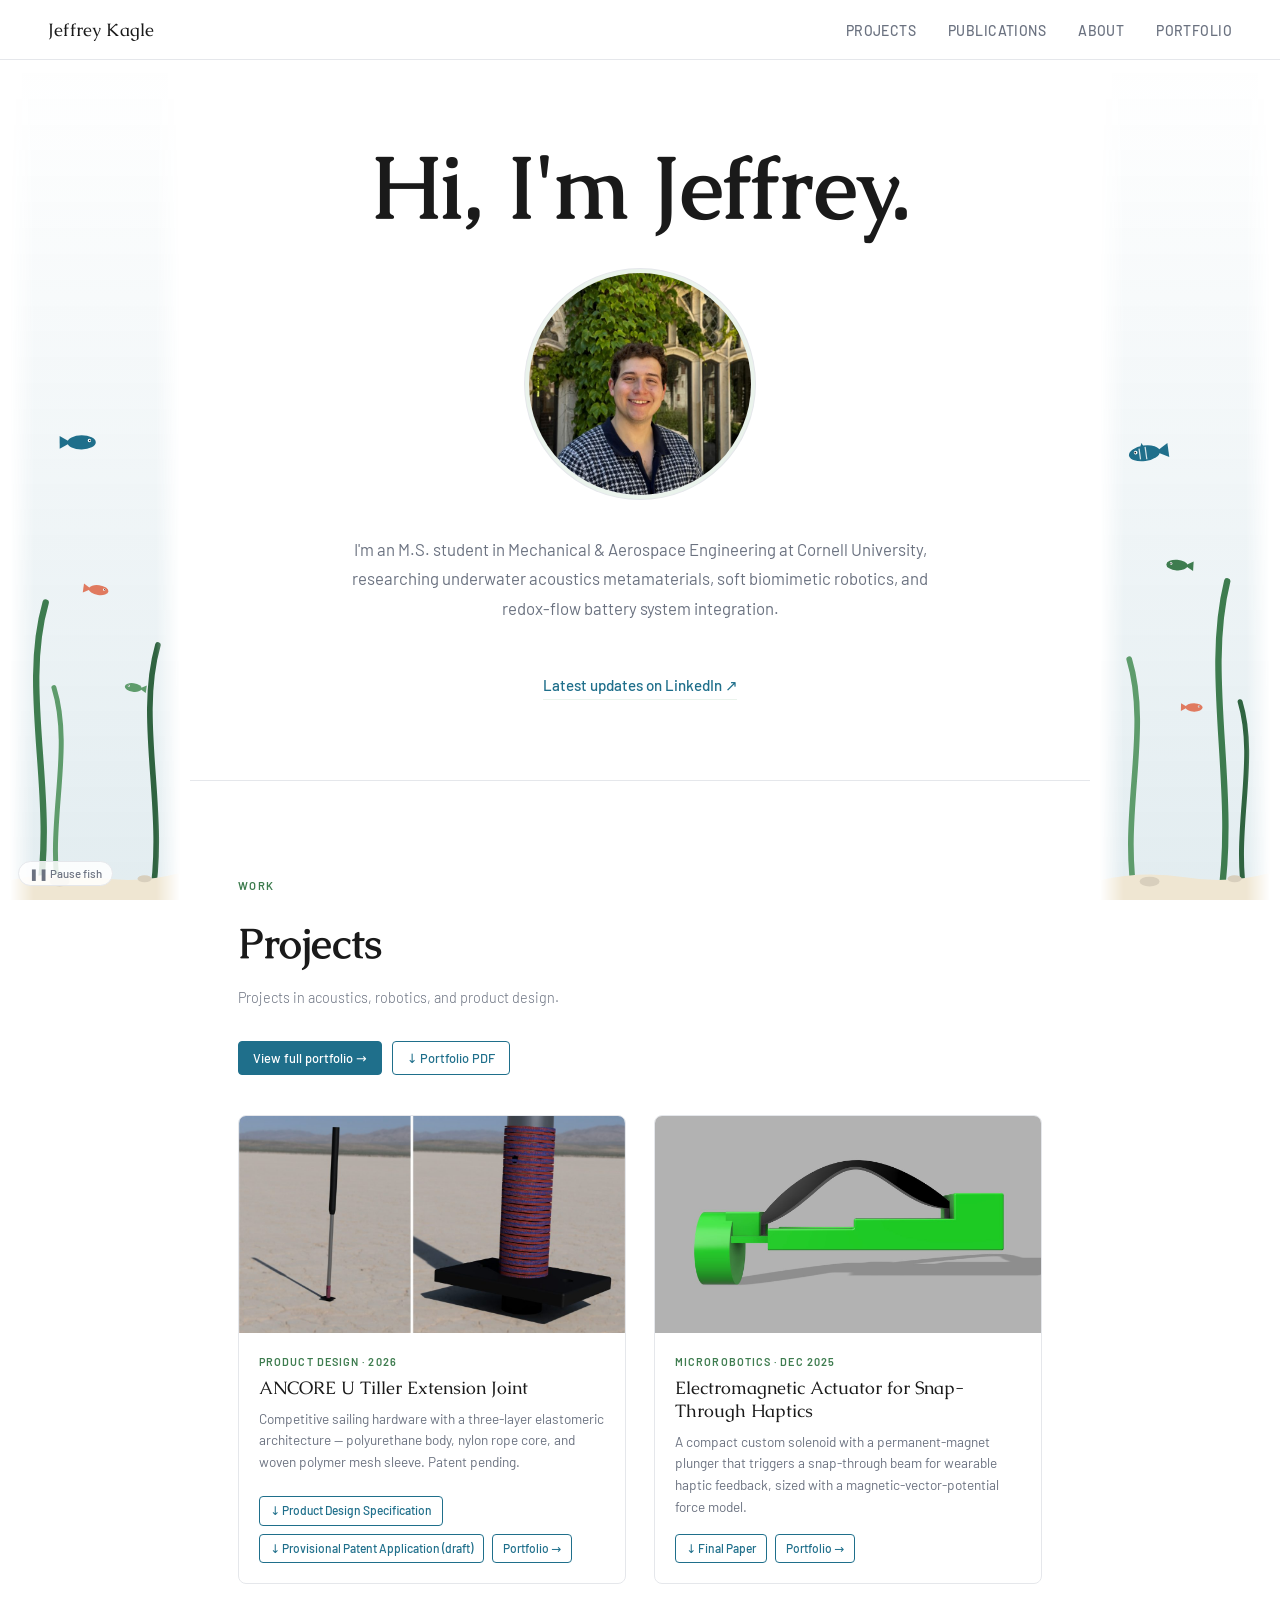
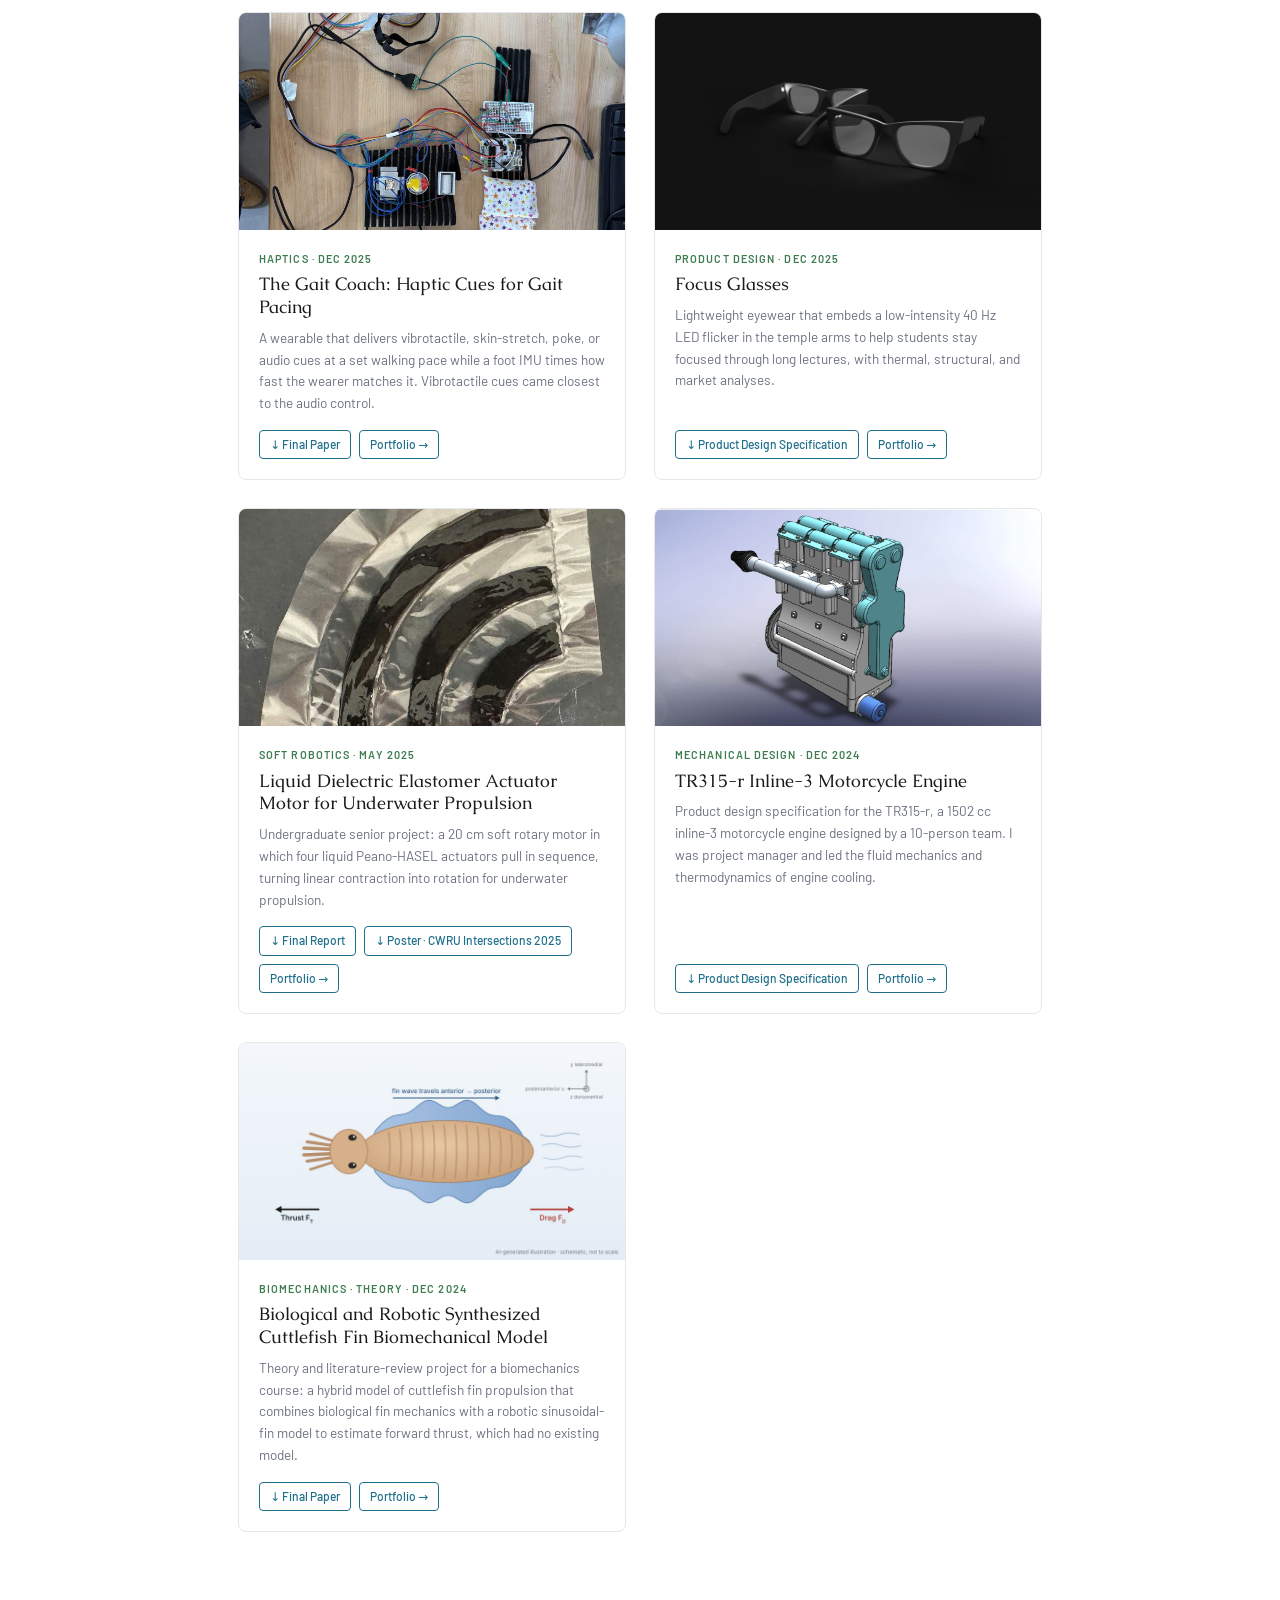
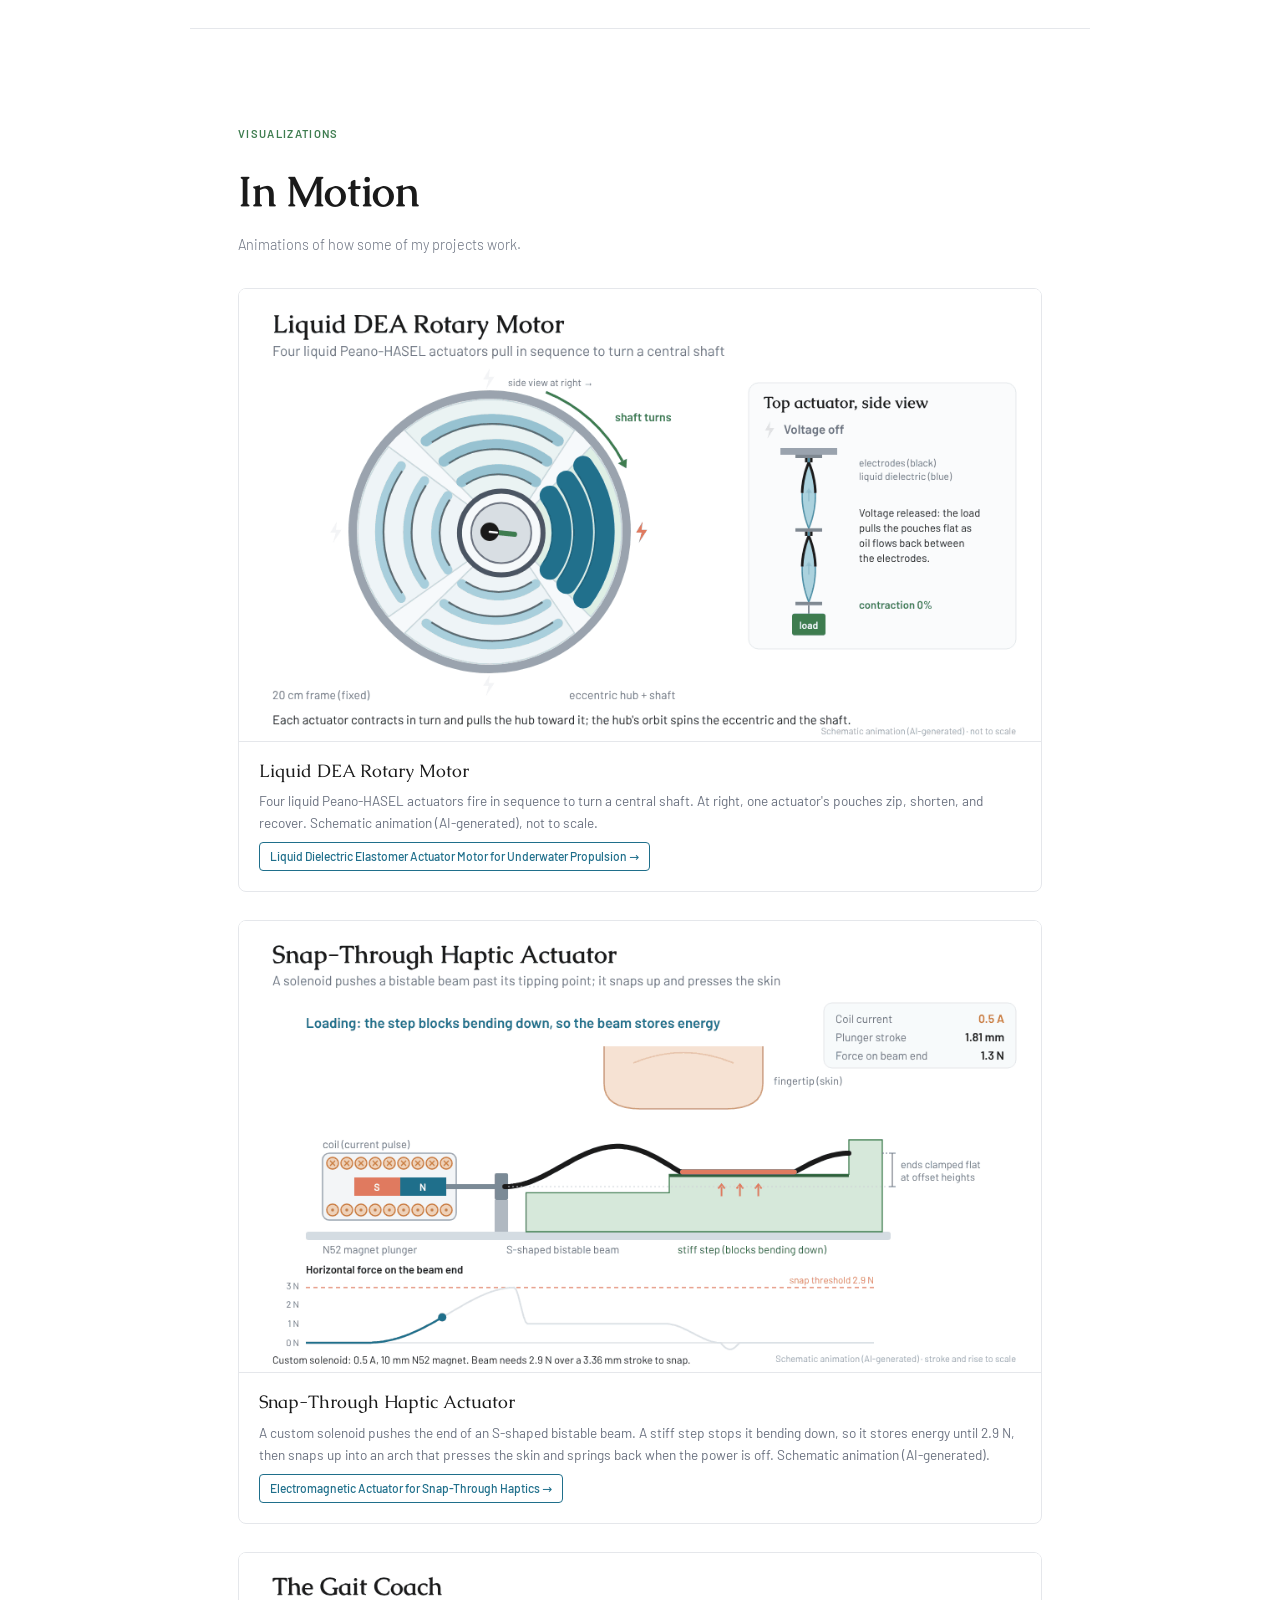
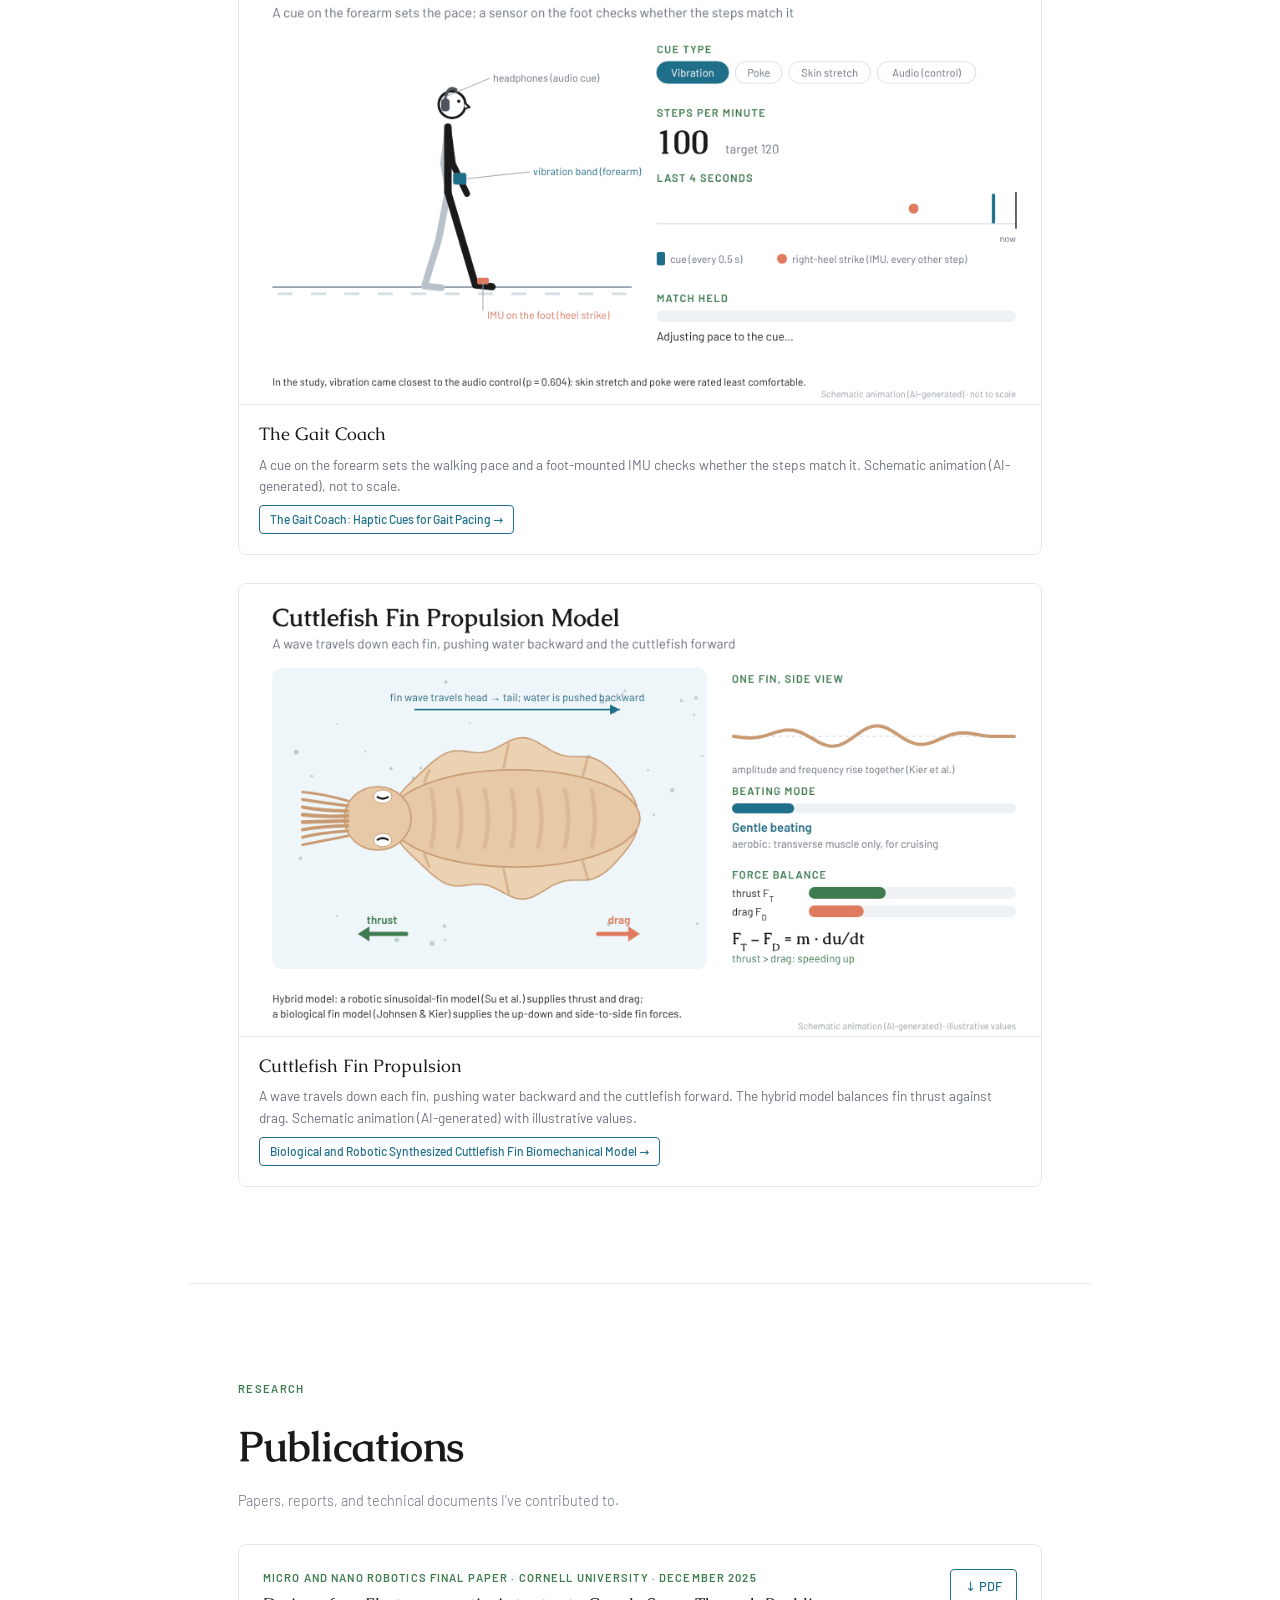
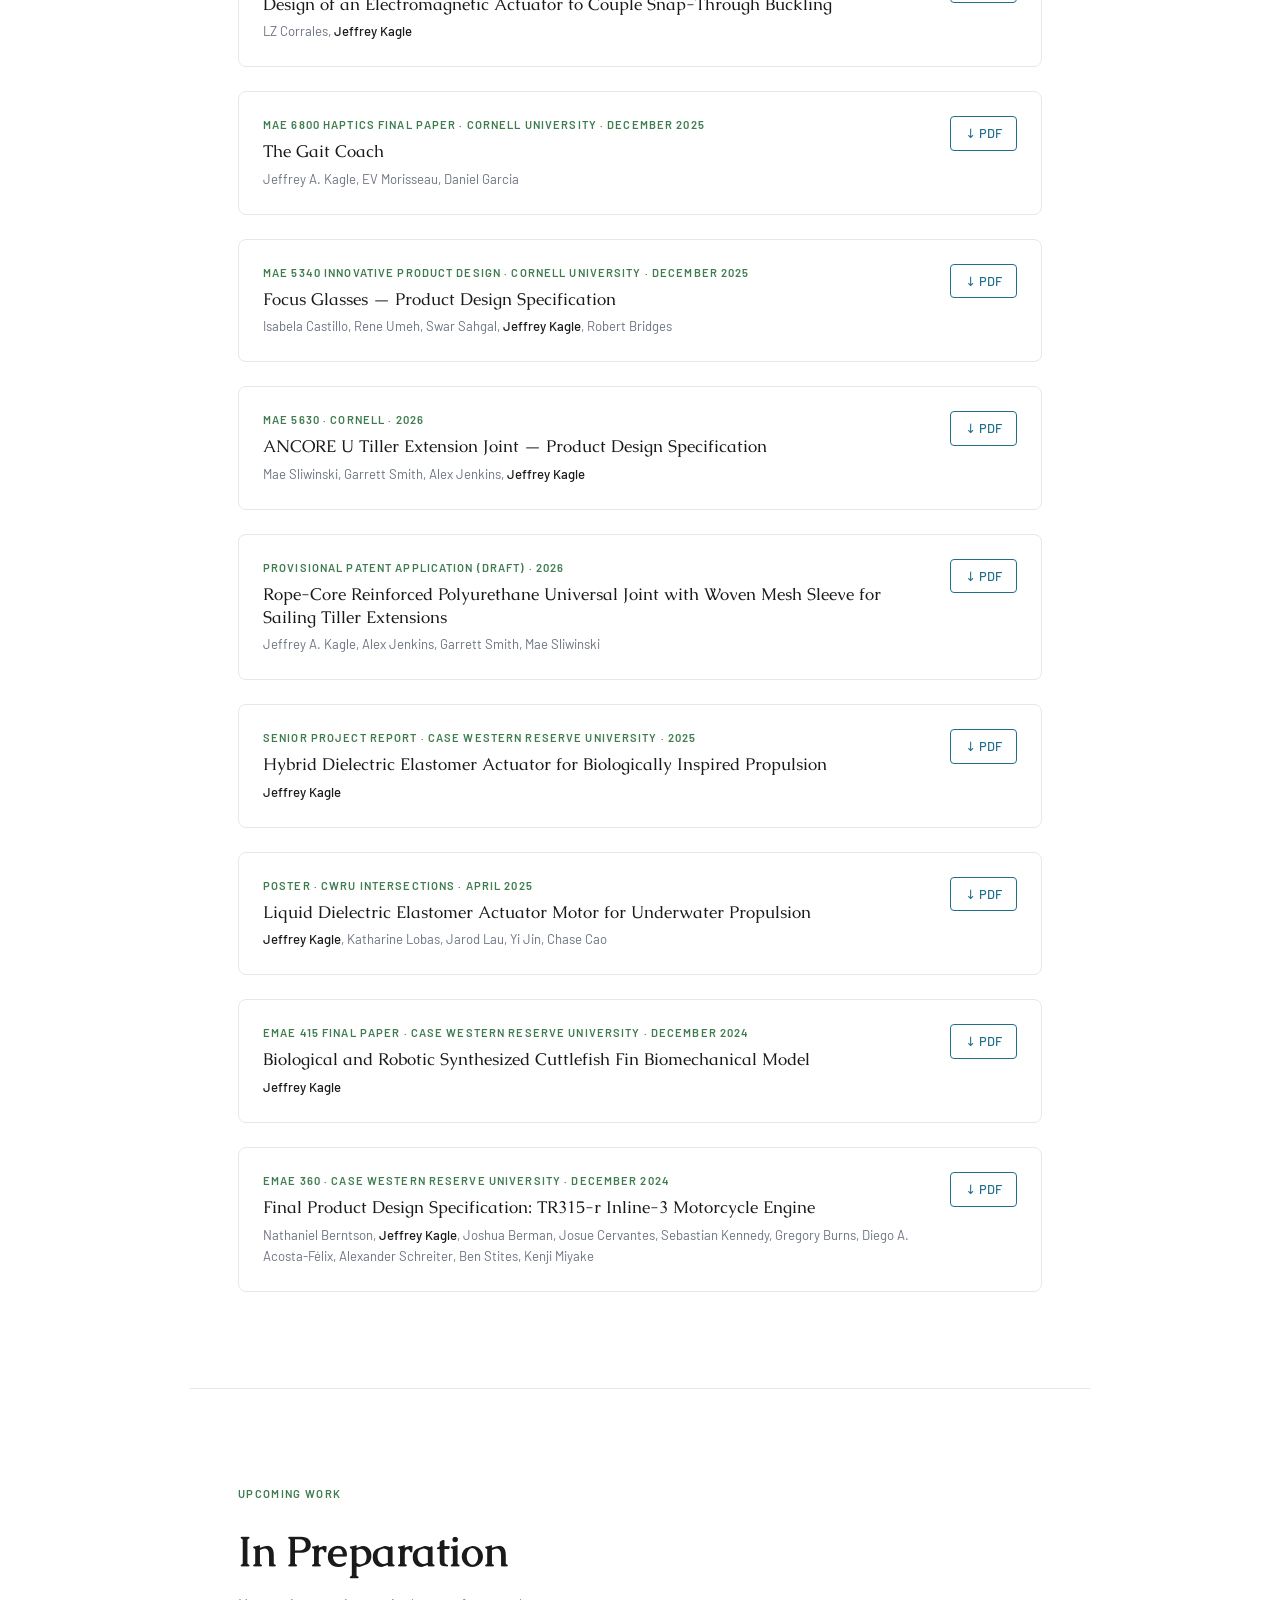
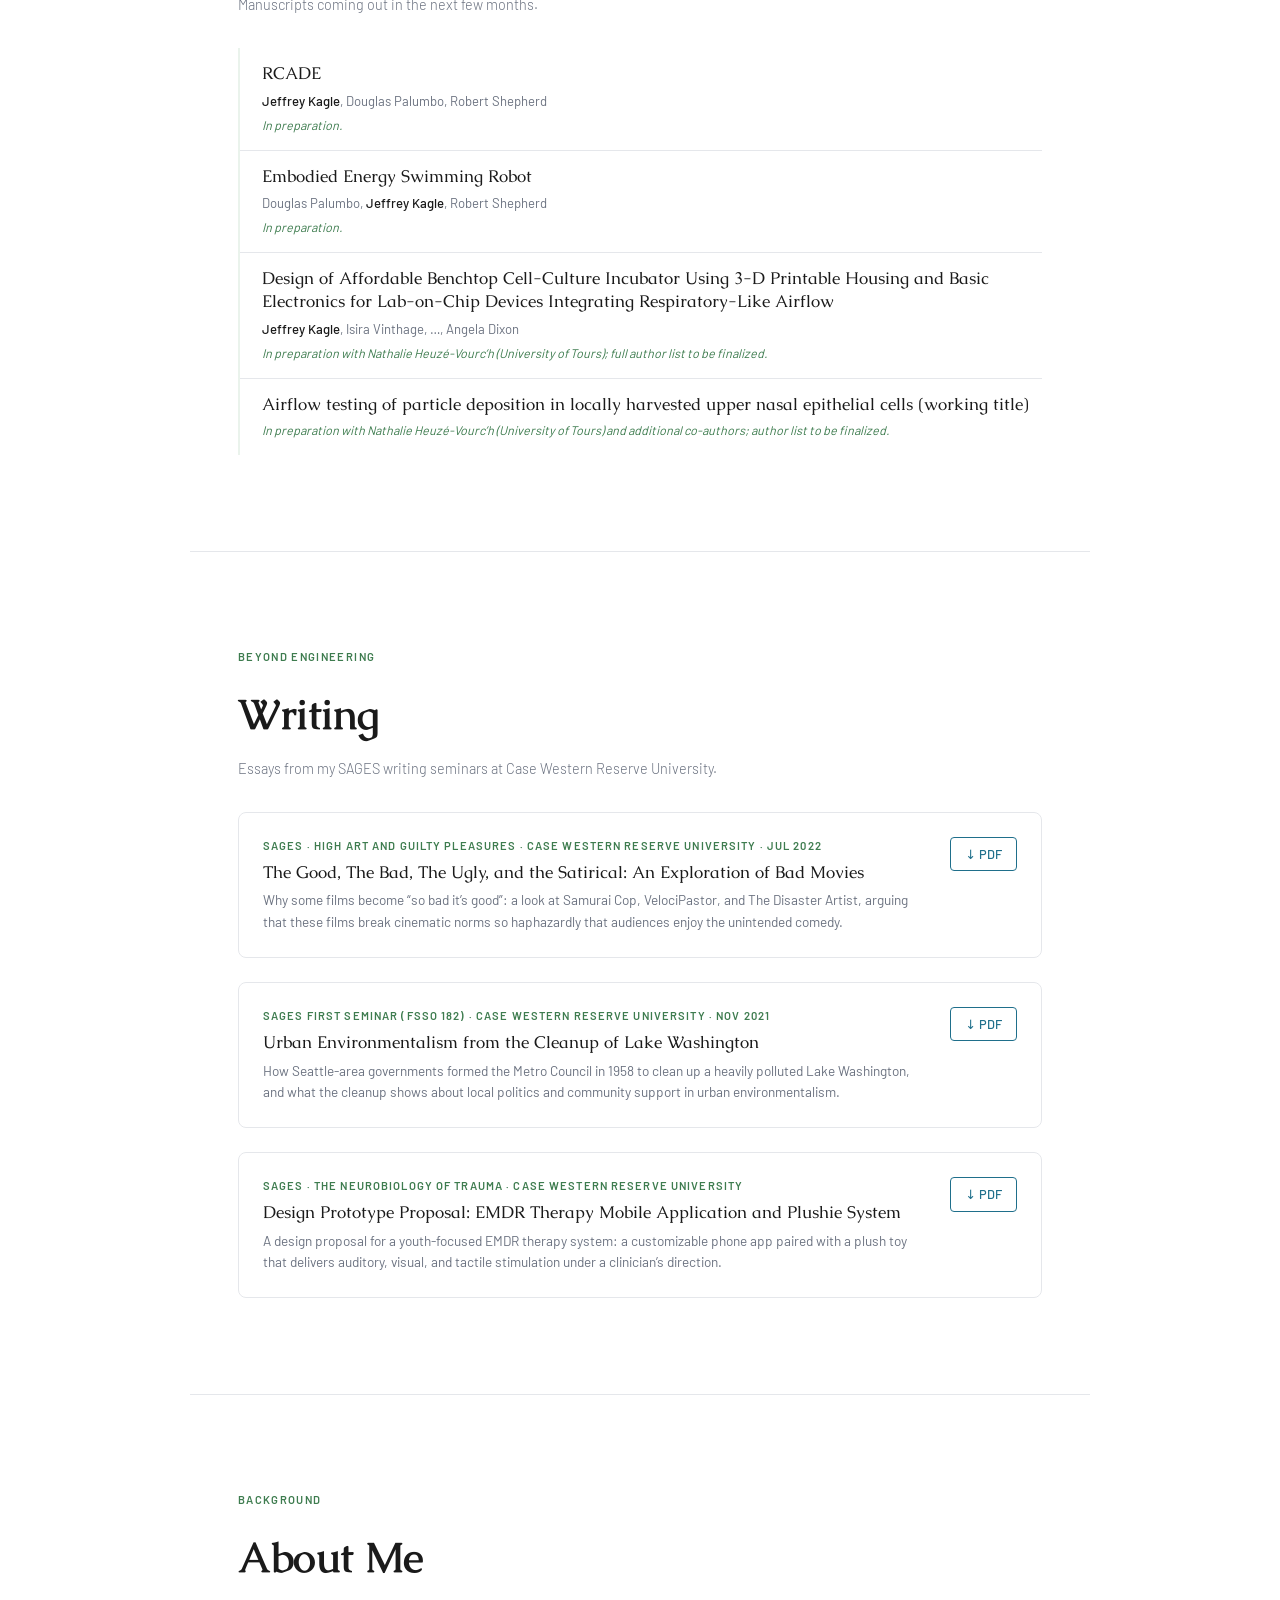
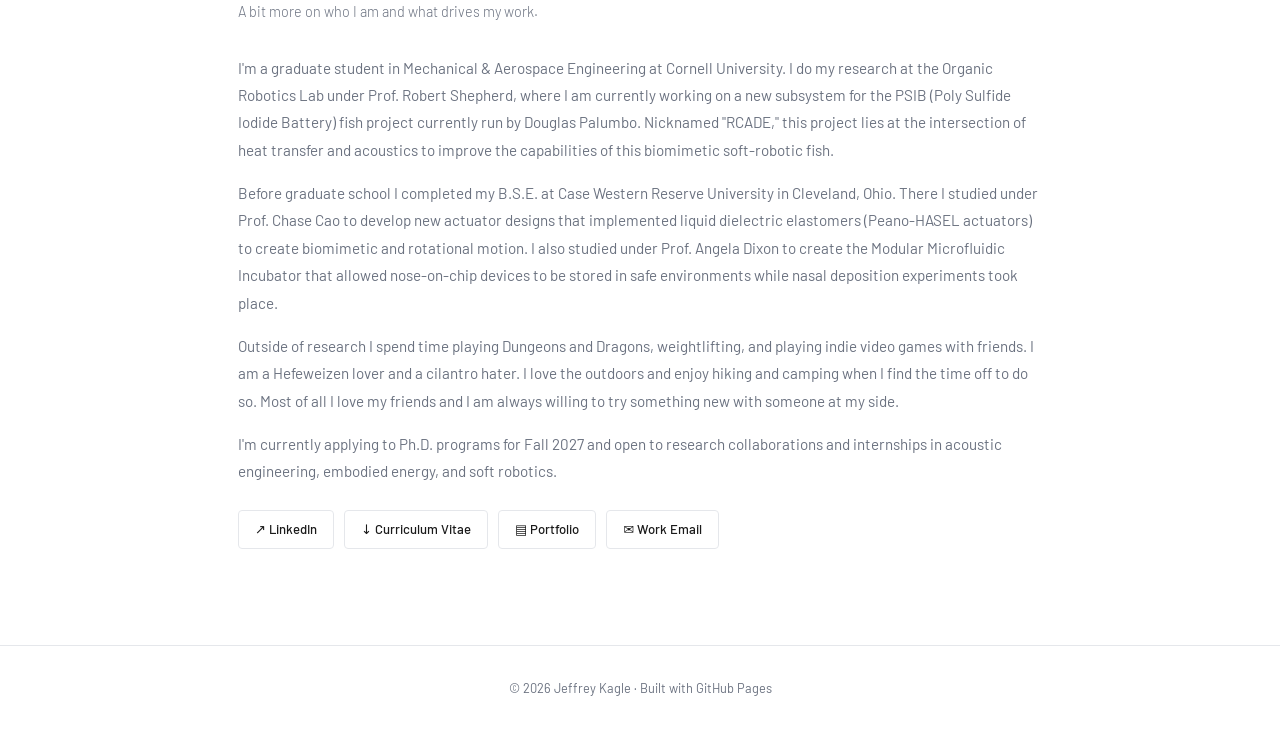
==== commit 91d9ba65: "Add snap-through, Gait Coach, and cuttlefish fin animations to In Motion and portfolio Co-Authored-B" ====
--- a/index.html
+++ b/index.html
@@ -186,6 +186,30 @@
           <h3 class="project-title">Liquid DEA Rotary Motor</h3>
           <p class="project-desc">Four liquid Peano-HASEL actuators fire in sequence to turn a central shaft. At right, one actuator&#x27;s pouches zip, shorten, and recover. Schematic animation (AI-generated), not to scale.</p>
           <a class="btn btn-sm" href="portfolio.html#hasel-rotary-actuator">Liquid Dielectric Elastomer Actuator Motor for Underwater Propulsion →</a>
+        </figcaption>
+      </figure>
+      <figure class="viz-card">
+        <img src="assets/img/snap-through-actuator/snap-animation.gif" alt="A custom solenoid pushes the end of an S-shaped bistable beam. A stiff step stops it bending down, so it stores energy until 2.9 N, then snaps up into an arch that presses the skin and springs back when the power is off. Schematic animation (AI-generated)." loading="lazy" />
+        <figcaption>
+          <h3 class="project-title">Snap-Through Haptic Actuator</h3>
+          <p class="project-desc">A custom solenoid pushes the end of an S-shaped bistable beam. A stiff step stops it bending down, so it stores energy until 2.9 N, then snaps up into an arch that presses the skin and springs back when the power is off. Schematic animation (AI-generated).</p>
+          <a class="btn btn-sm" href="portfolio.html#snap-through-actuator">Electromagnetic Actuator for Snap-Through Haptics →</a>
+        </figcaption>
+      </figure>
+      <figure class="viz-card">
+        <img src="assets/img/gait-coach/gait-animation.gif" alt="A cue on the forearm sets the walking pace and a foot-mounted IMU checks whether the steps match it. Schematic animation (AI-generated), not to scale." loading="lazy" />
+        <figcaption>
+          <h3 class="project-title">The Gait Coach</h3>
+          <p class="project-desc">A cue on the forearm sets the walking pace and a foot-mounted IMU checks whether the steps match it. Schematic animation (AI-generated), not to scale.</p>
+          <a class="btn btn-sm" href="portfolio.html#gait-coach">The Gait Coach: Haptic Cues for Gait Pacing →</a>
+        </figcaption>
+      </figure>
+      <figure class="viz-card">
+        <img src="assets/img/cuttlefish-hybrid-model/fin-animation.gif" alt="A wave travels down each fin, pushing water backward and the cuttlefish forward. The hybrid model balances fin thrust against drag. Schematic animation (AI-generated) with illustrative values." loading="lazy" />
+        <figcaption>
+          <h3 class="project-title">Cuttlefish Fin Propulsion</h3>
+          <p class="project-desc">A wave travels down each fin, pushing water backward and the cuttlefish forward. The hybrid model balances fin thrust against drag. Schematic animation (AI-generated) with illustrative values.</p>
+          <a class="btn btn-sm" href="portfolio.html#cuttlefish-hybrid-model">Biological and Robotic Synthesized Cuttlefish Fin Biomechanical Model →</a>
         </figcaption>
       </figure>
 <!-- /BUILD:visuals -->
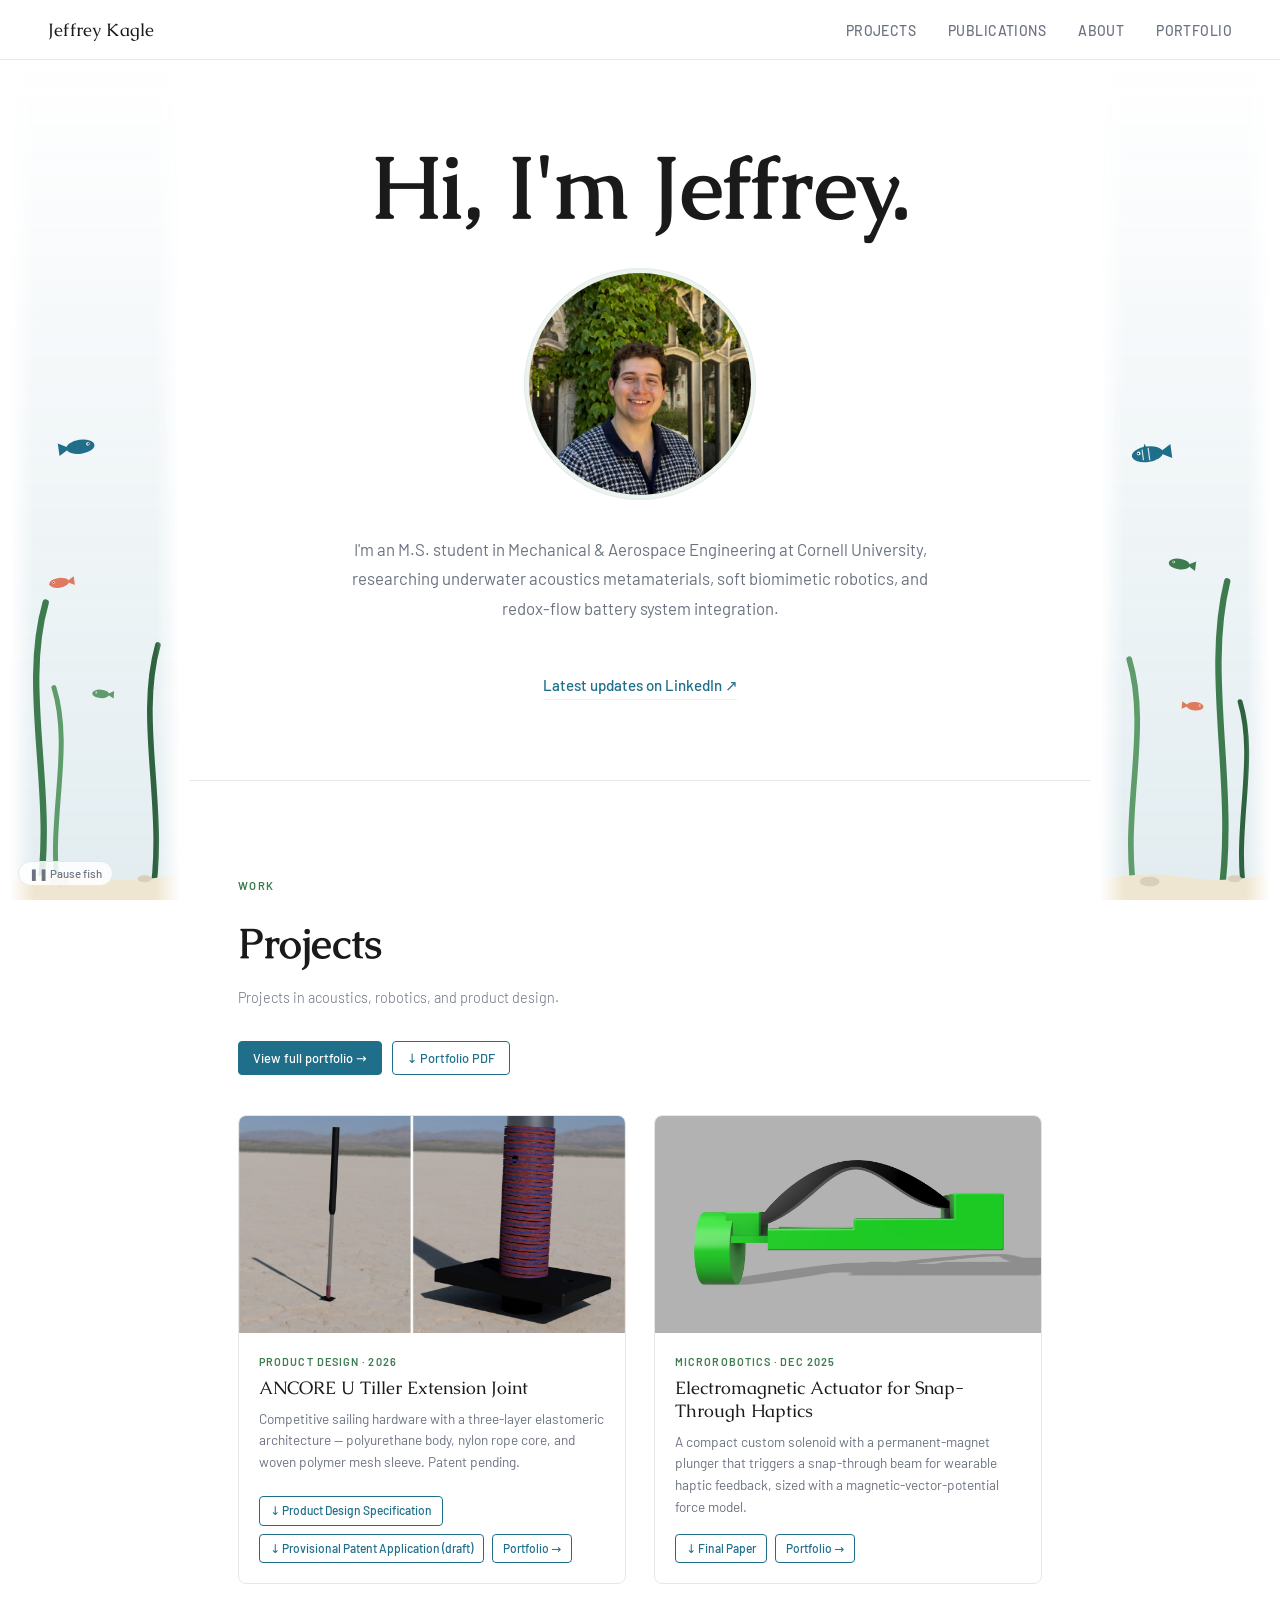
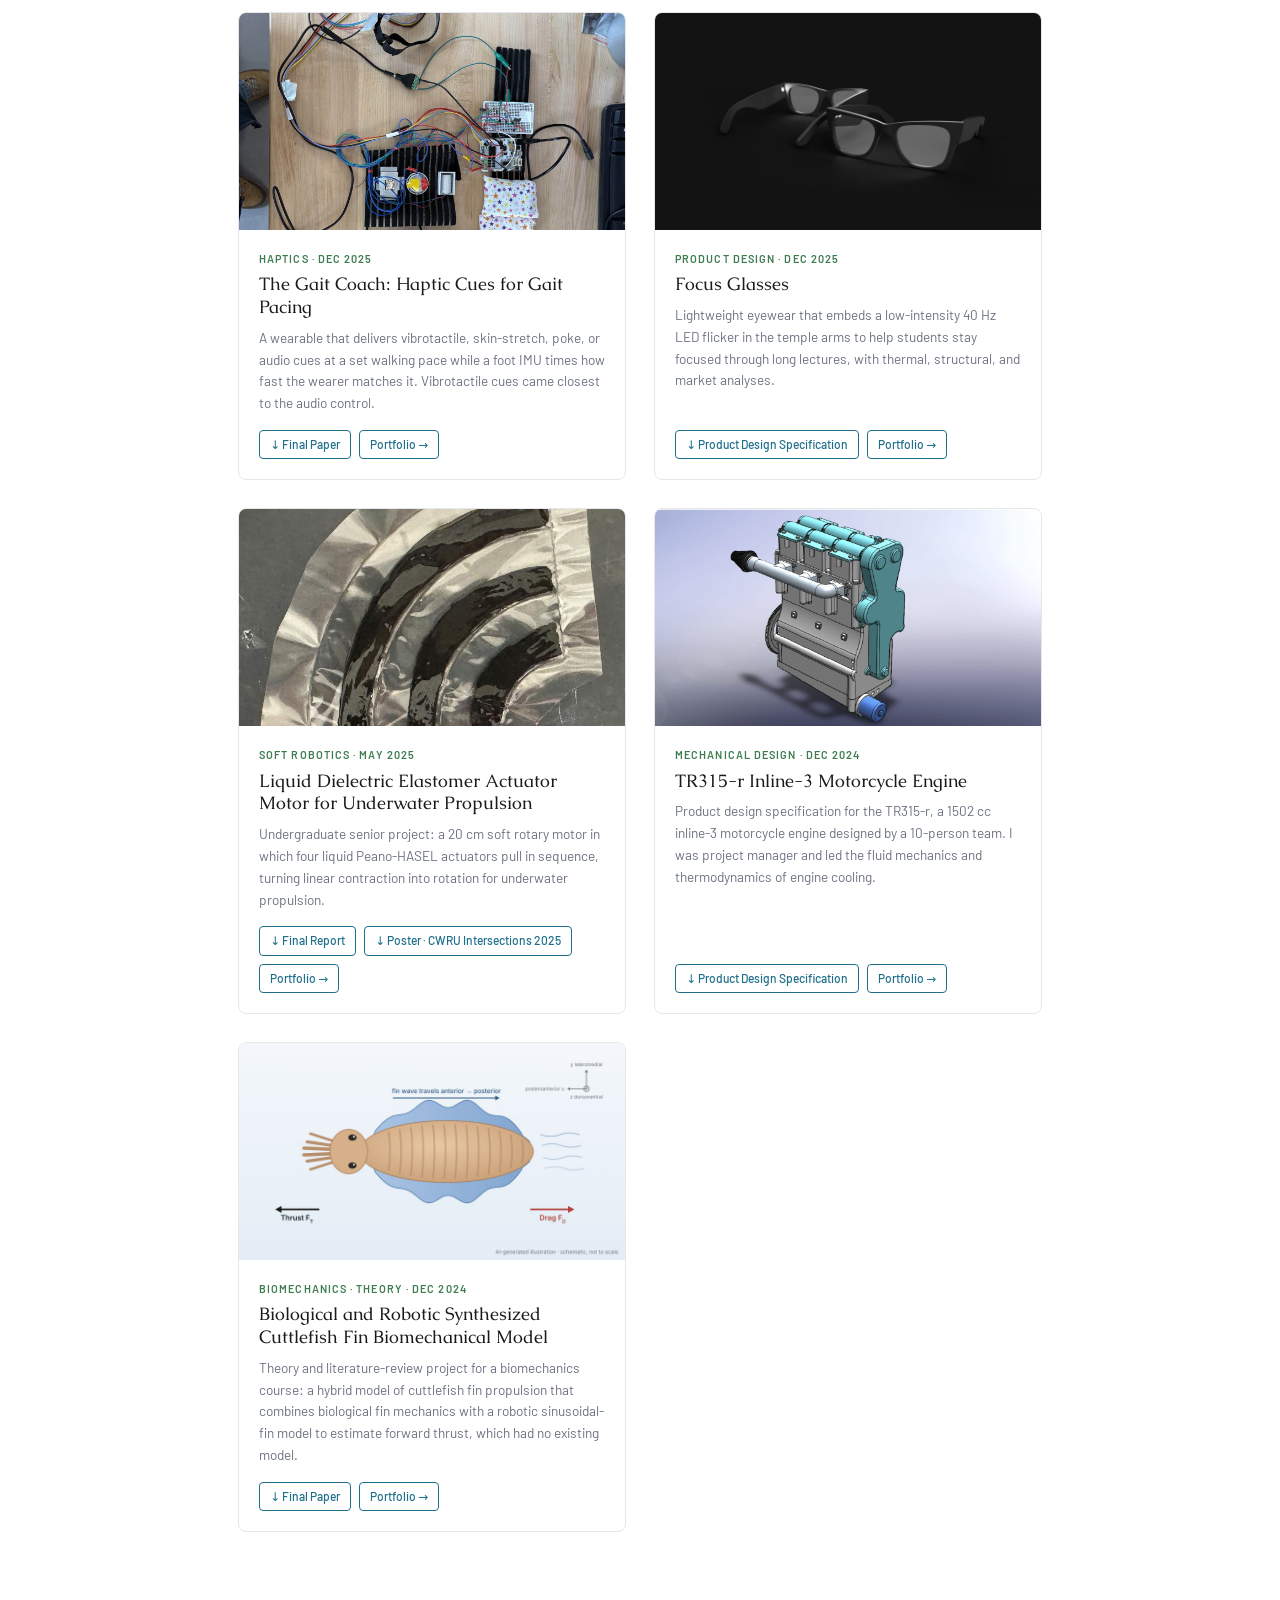
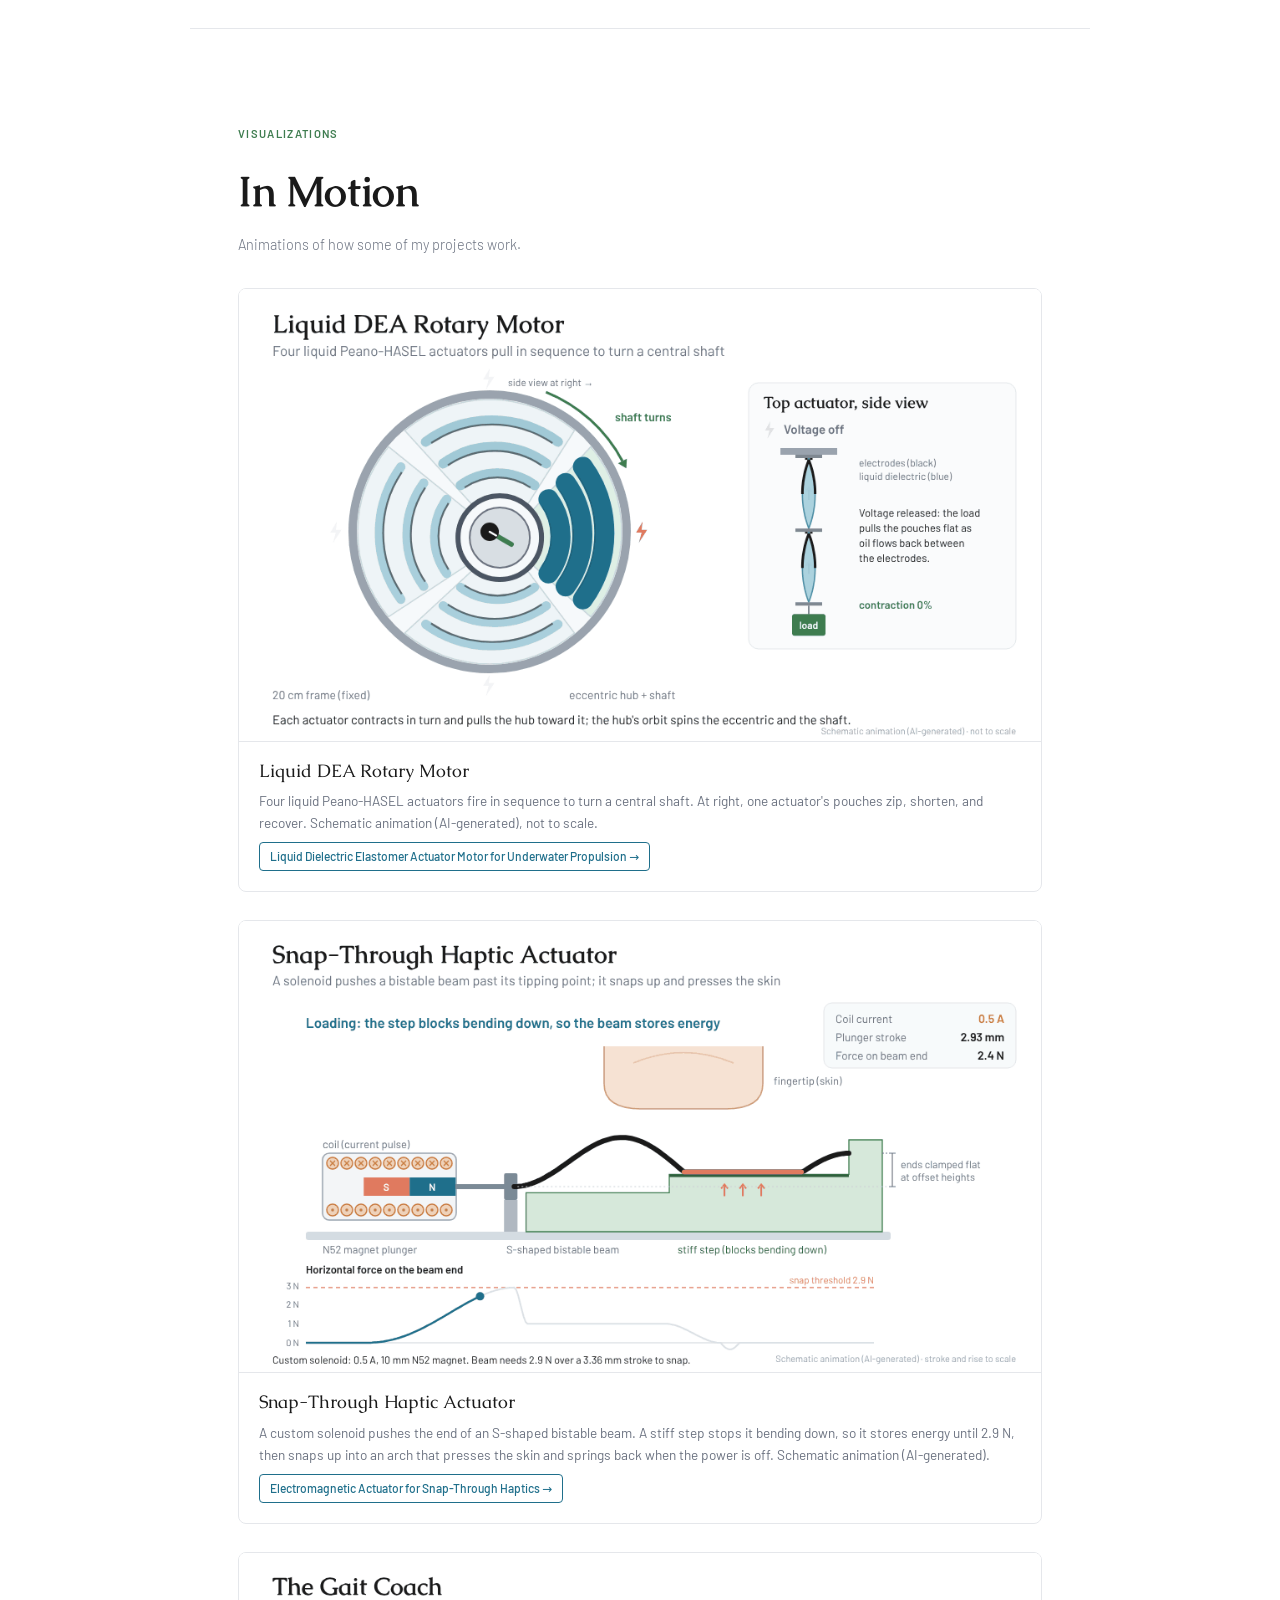
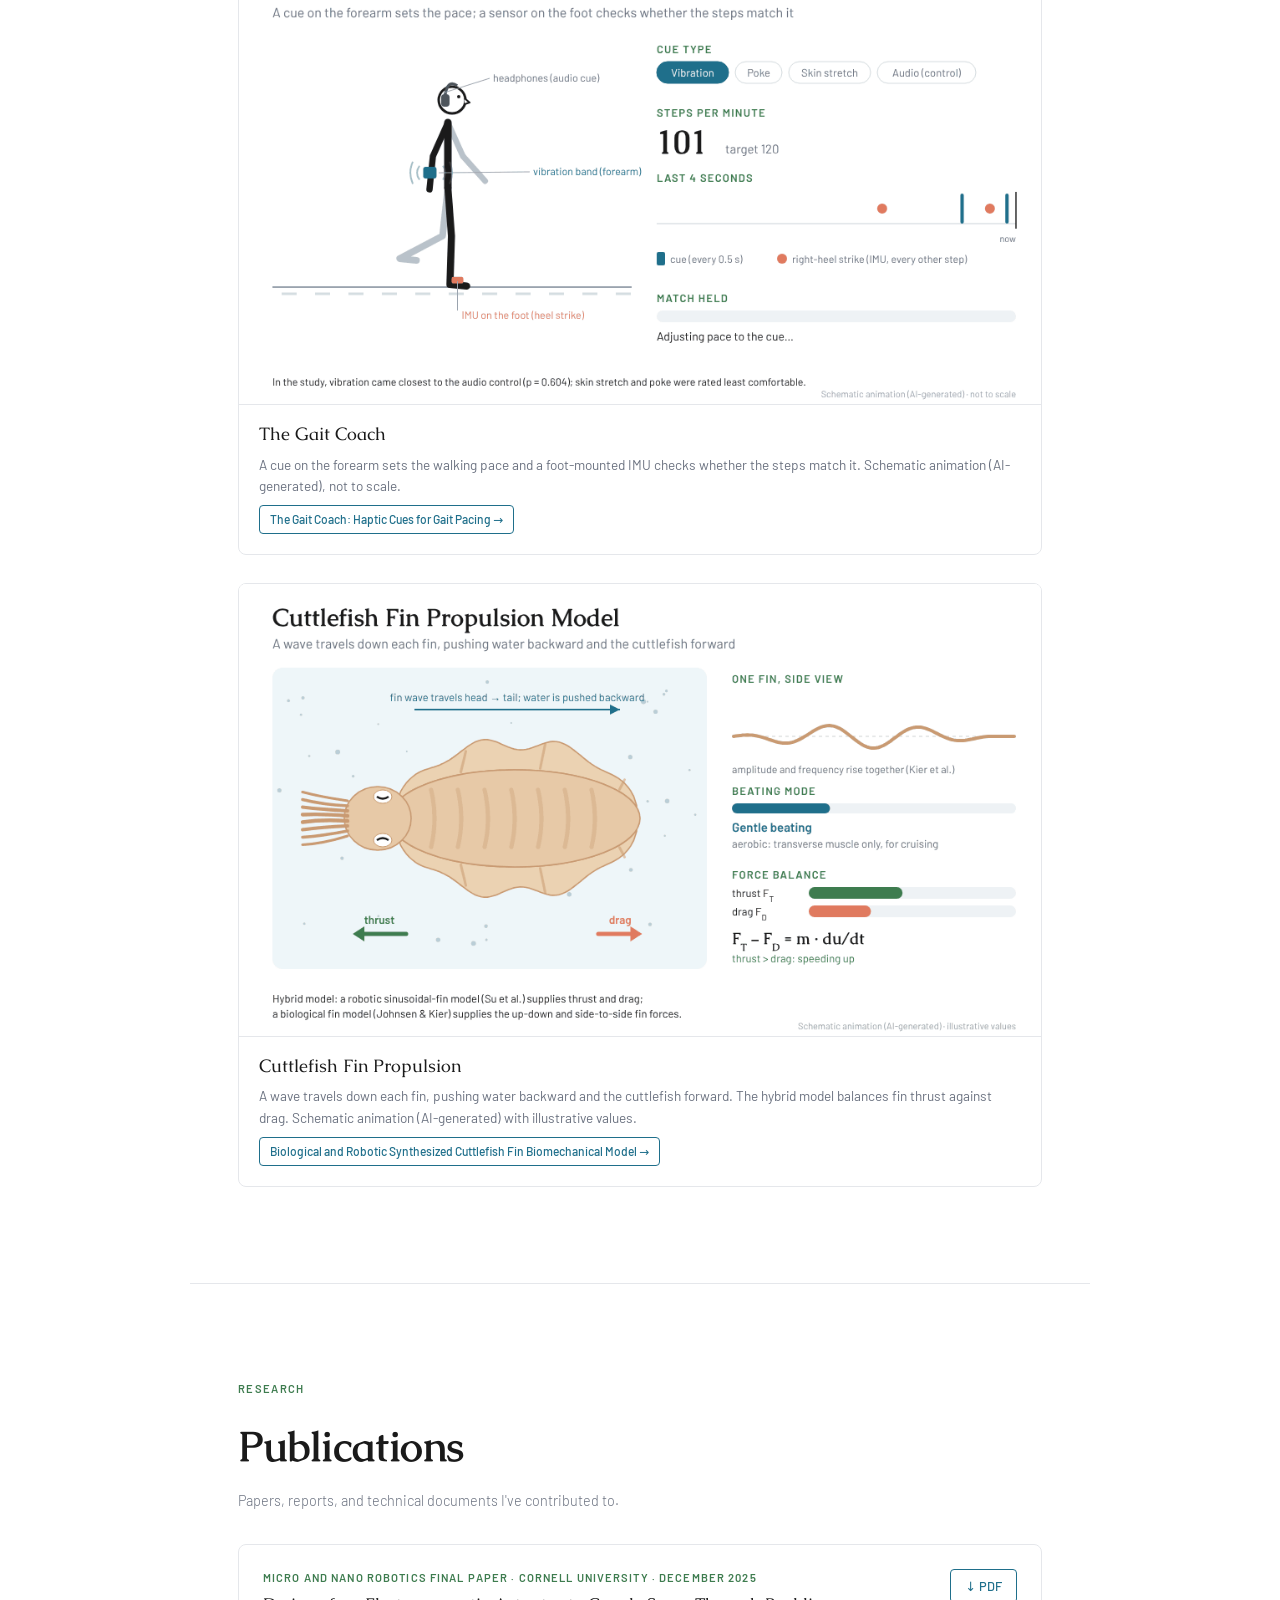
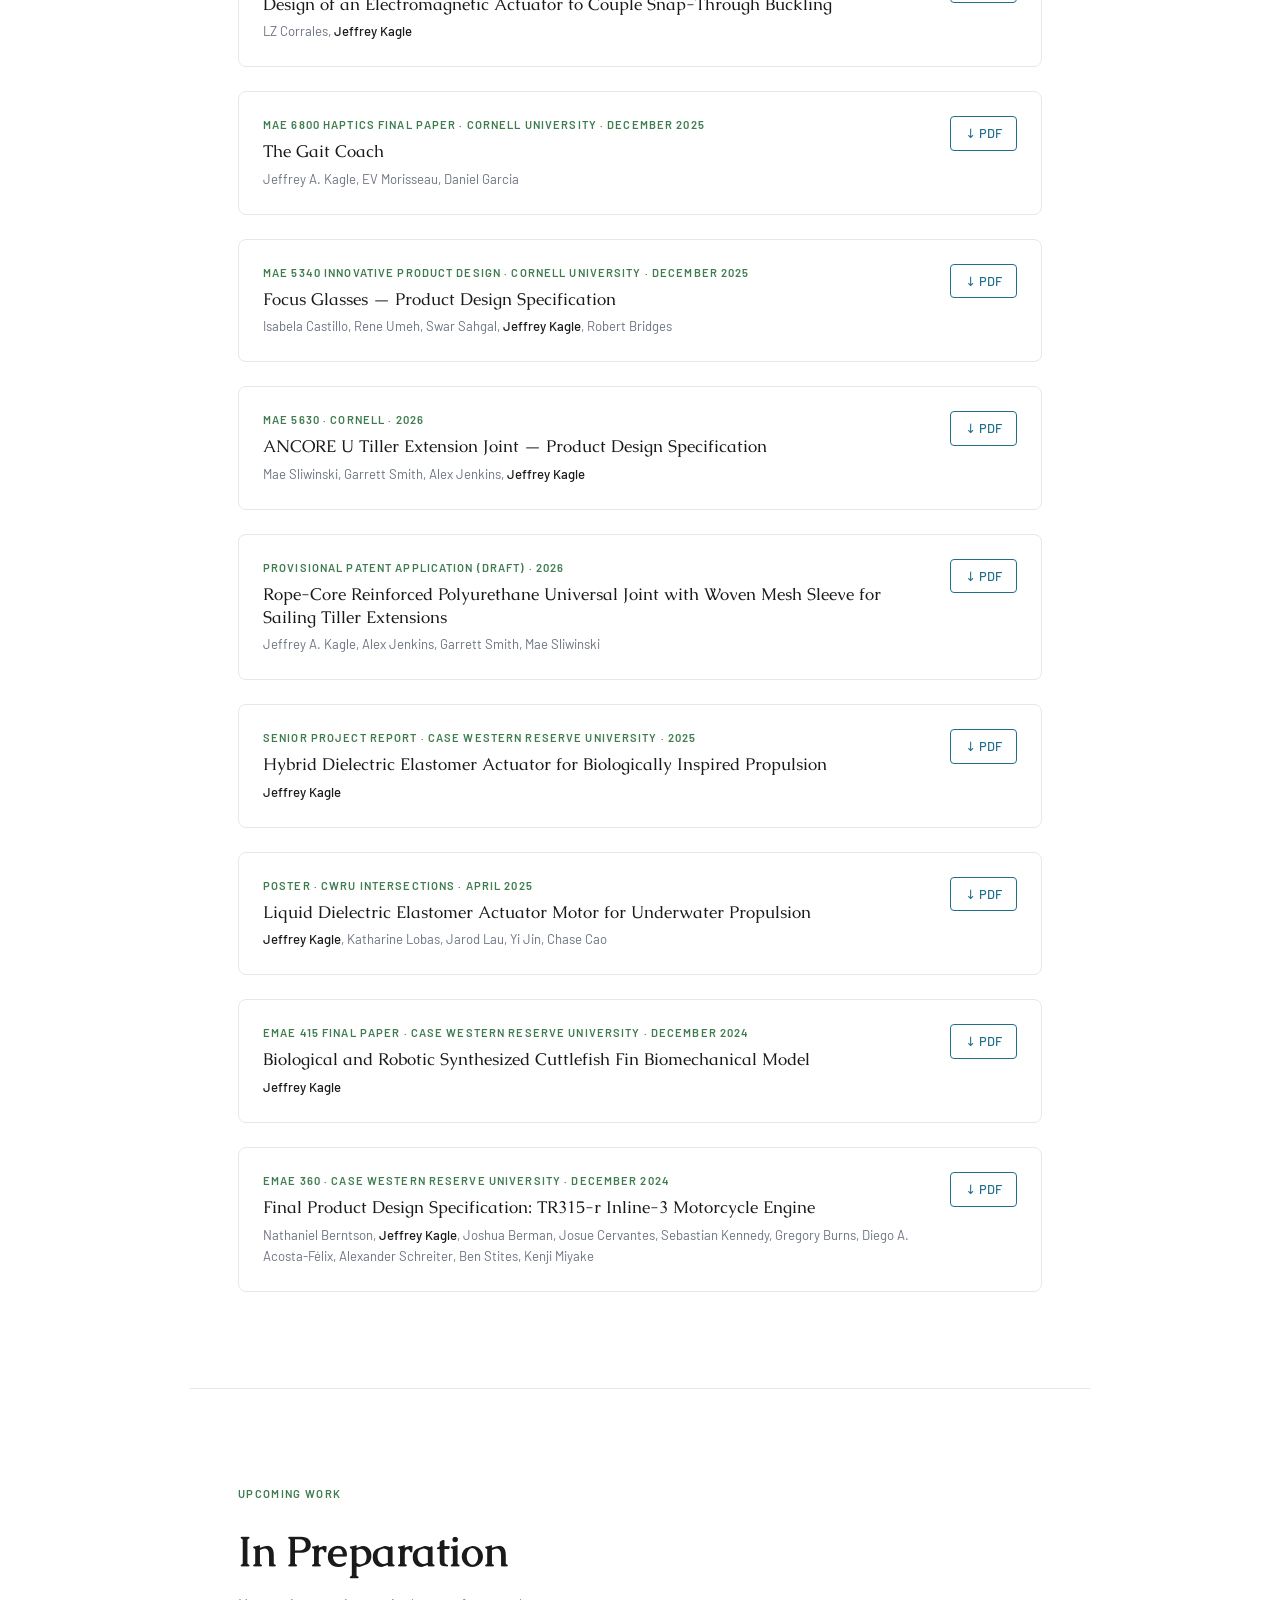
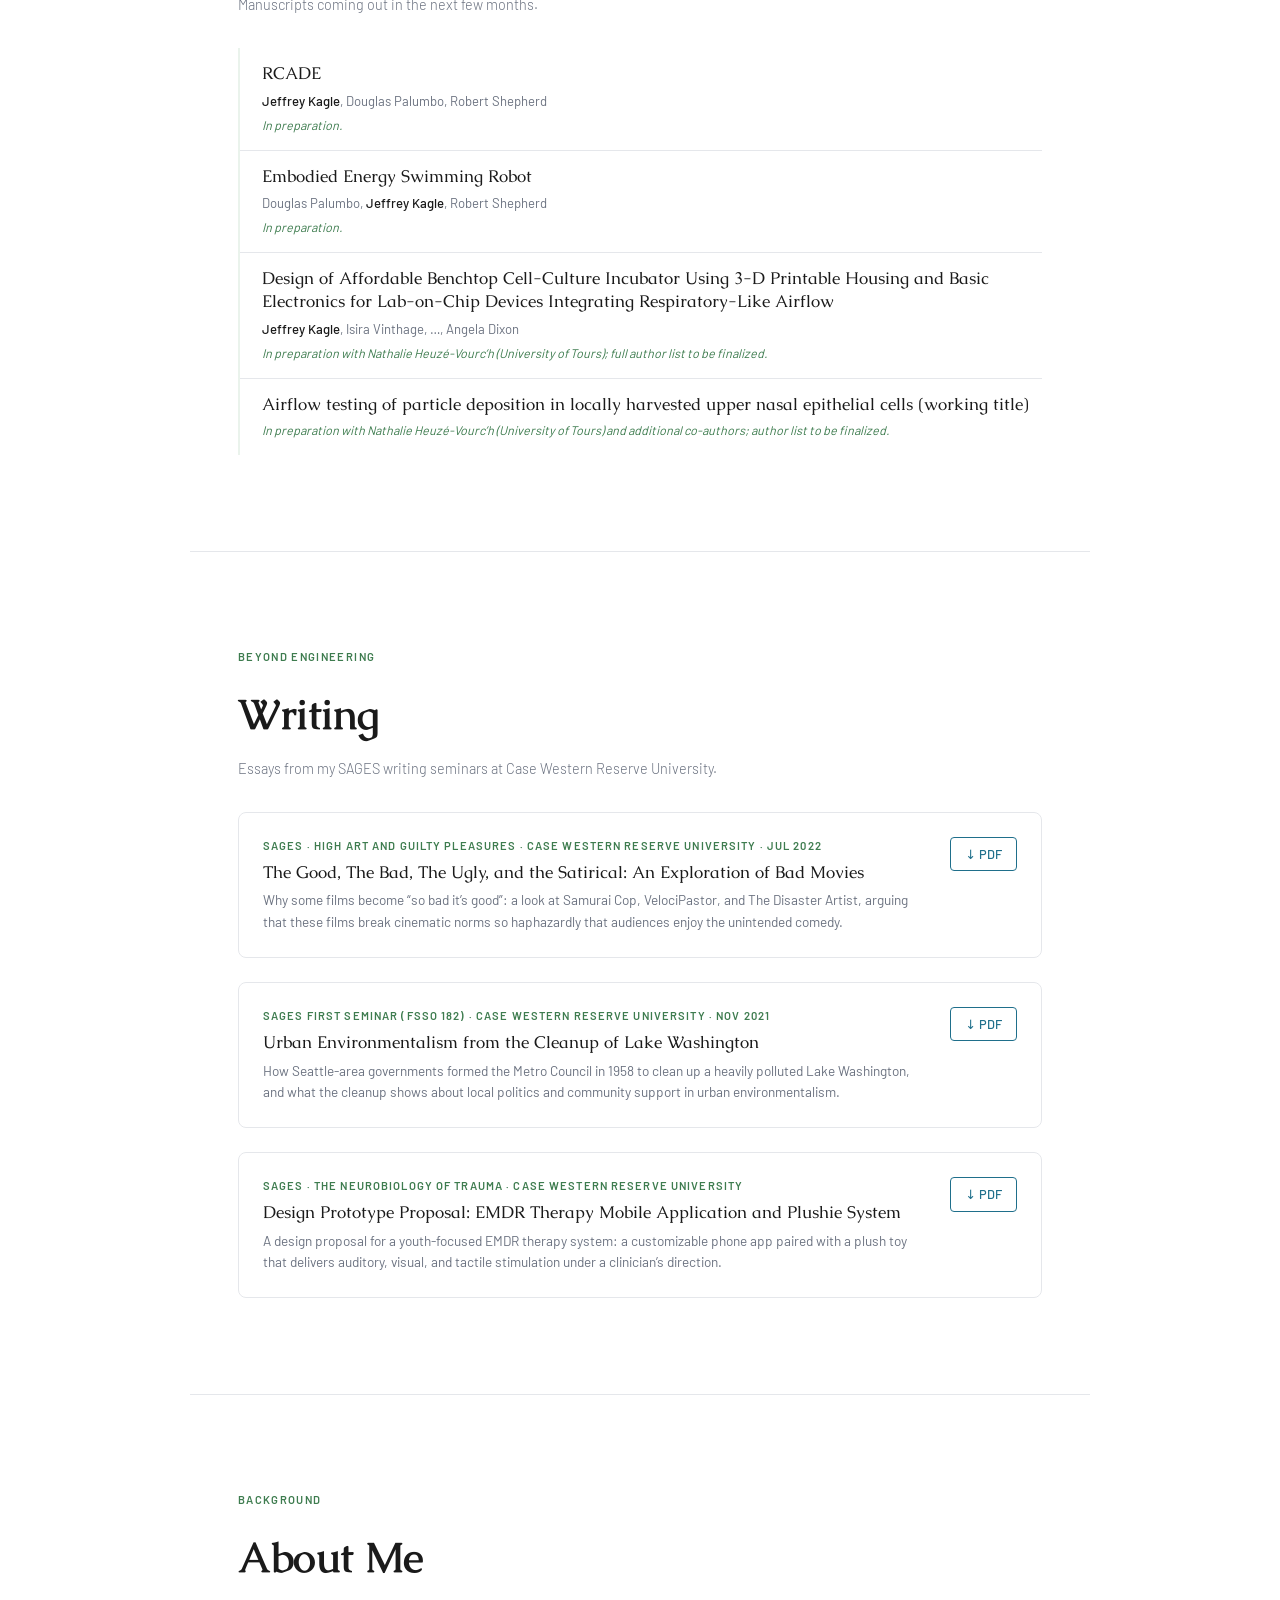
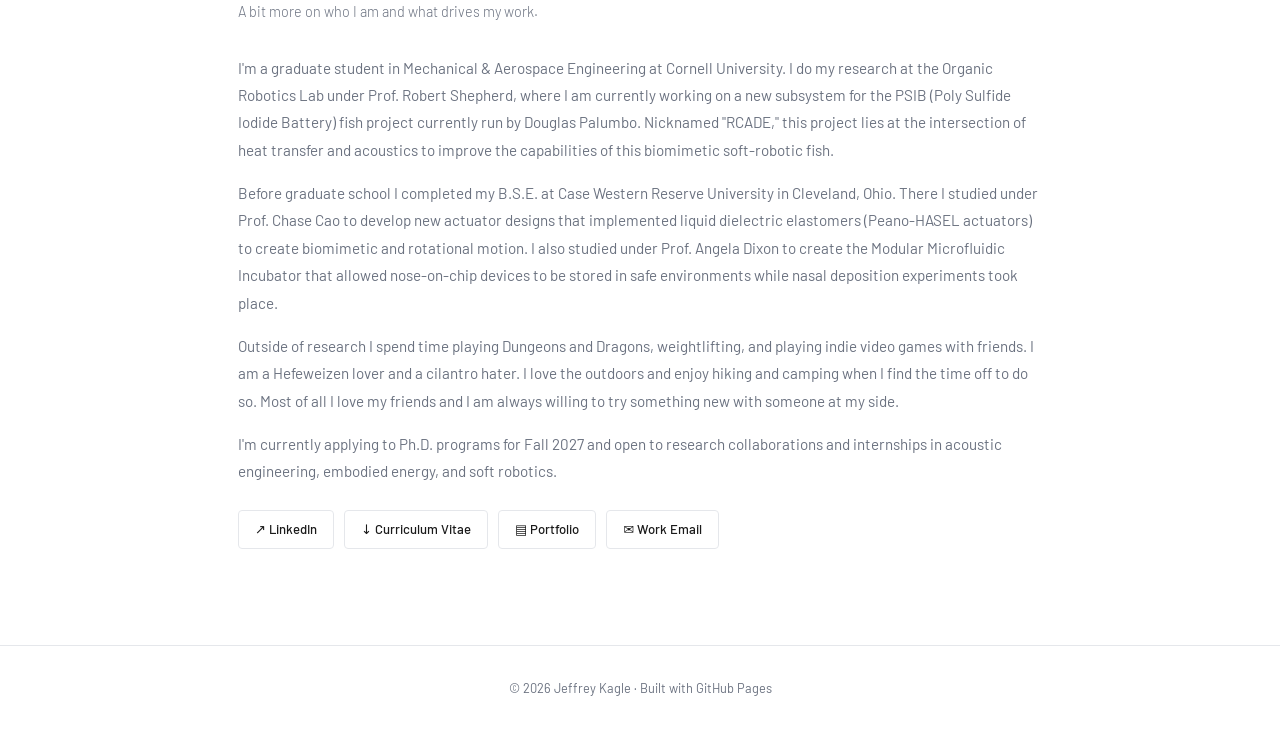
==== commit 99b53c4d: "Version the portfolio PDF link so the latest PDF is always served Co-Authored-By: Claude Opus 5.5 <n" ====
--- a/index.html
+++ b/index.html
@@ -100,7 +100,7 @@
     <p class="section-subtitle">Projects in acoustics, robotics, and product design.</p>
     <div class="section-actions">
       <a href="portfolio.html" class="btn btn-solid">View full portfolio →</a>
-      <a href="assets/portfolio.pdf" class="btn" target="_blank" rel="noopener">↓ Portfolio PDF</a>
+      <a href="assets/portfolio.pdf?v=2f6d9d8ff8" class="btn" target="_blank" rel="noopener">↓ Portfolio PDF</a>
     </div>
 
     <div class="portfolio-grid">
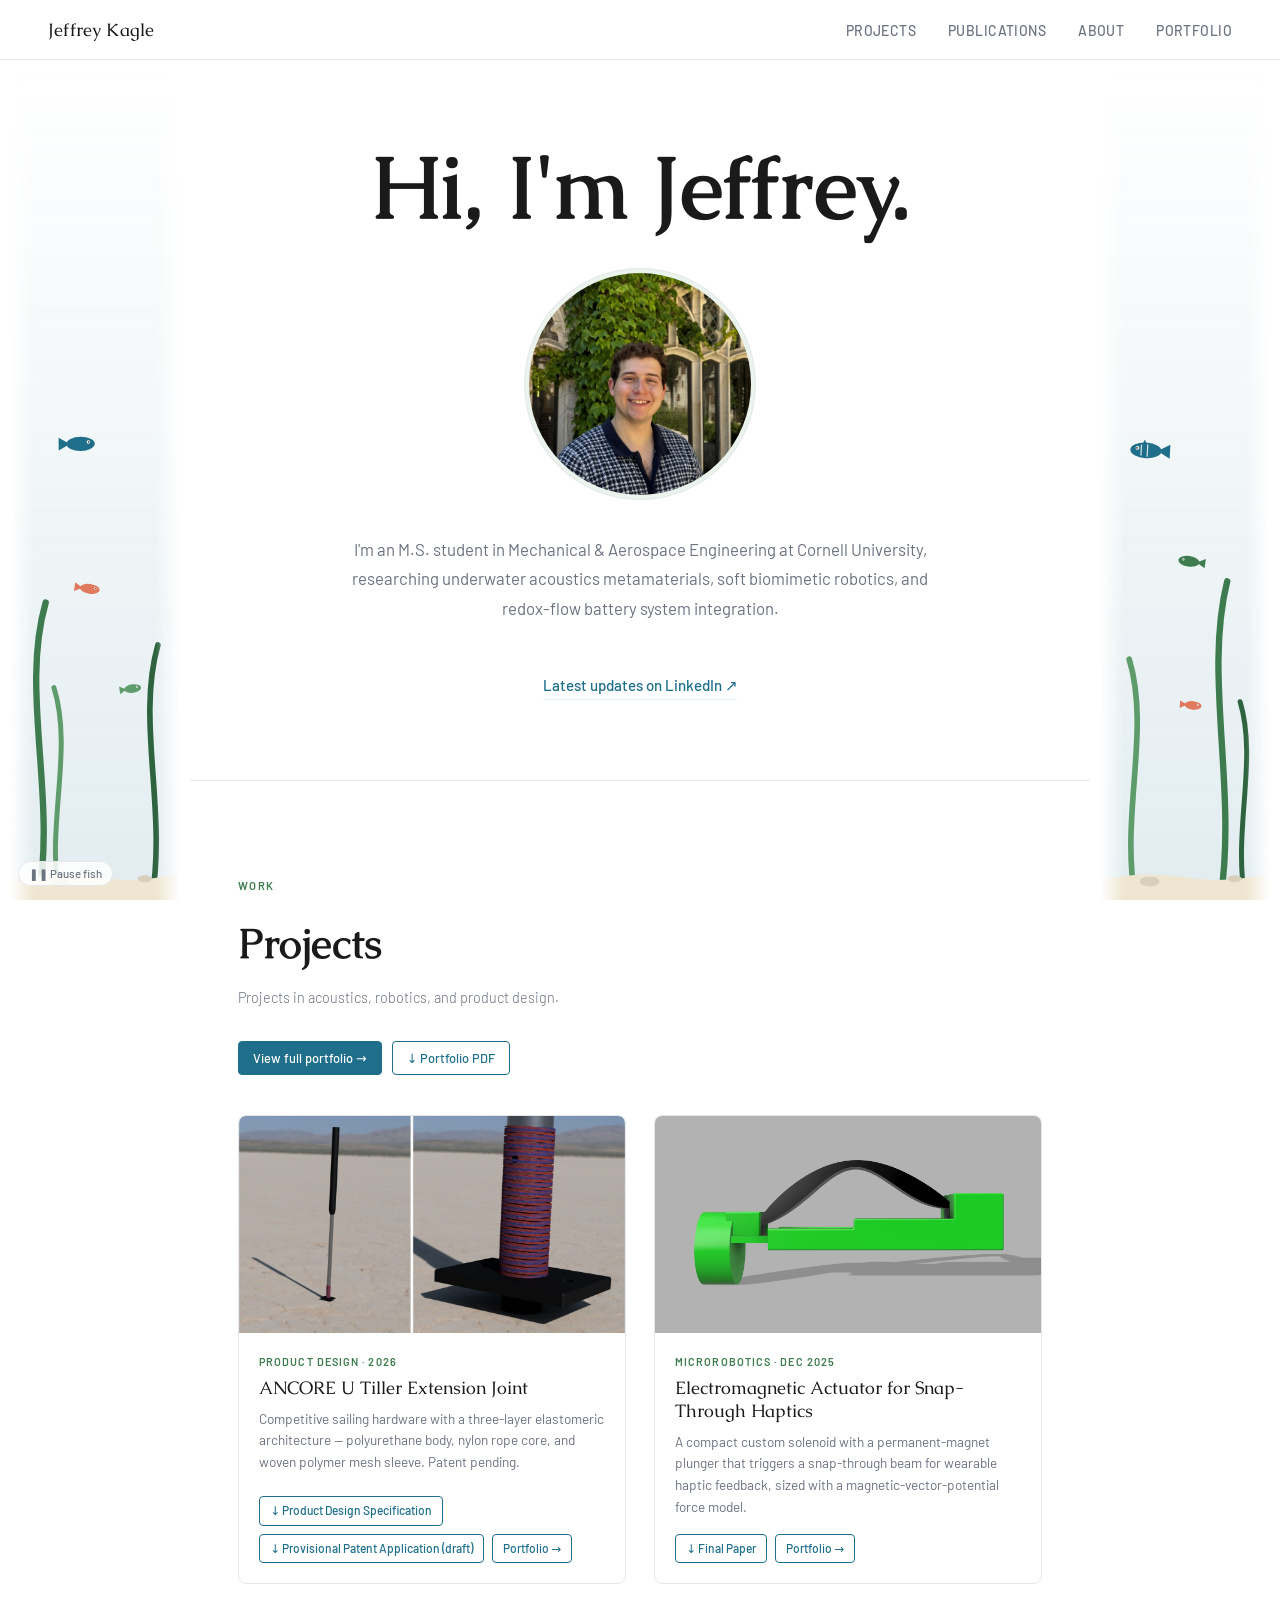
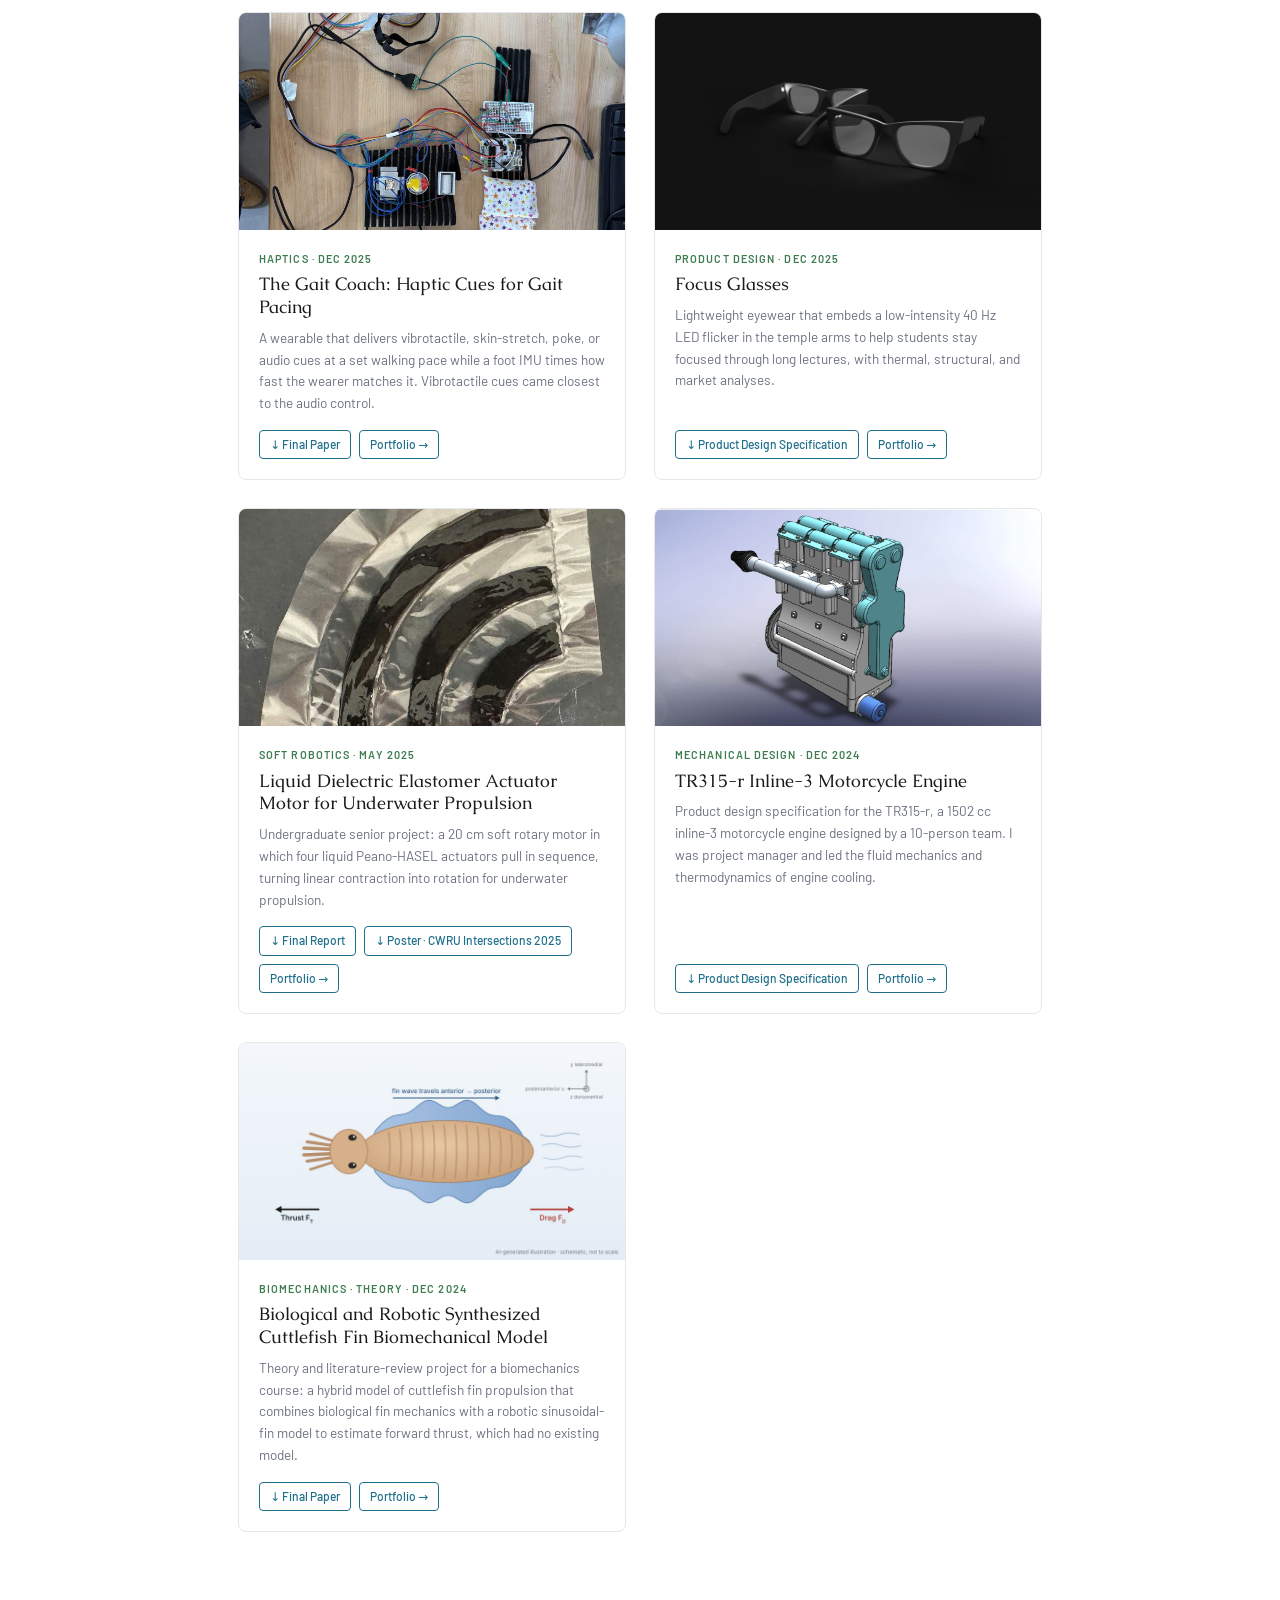
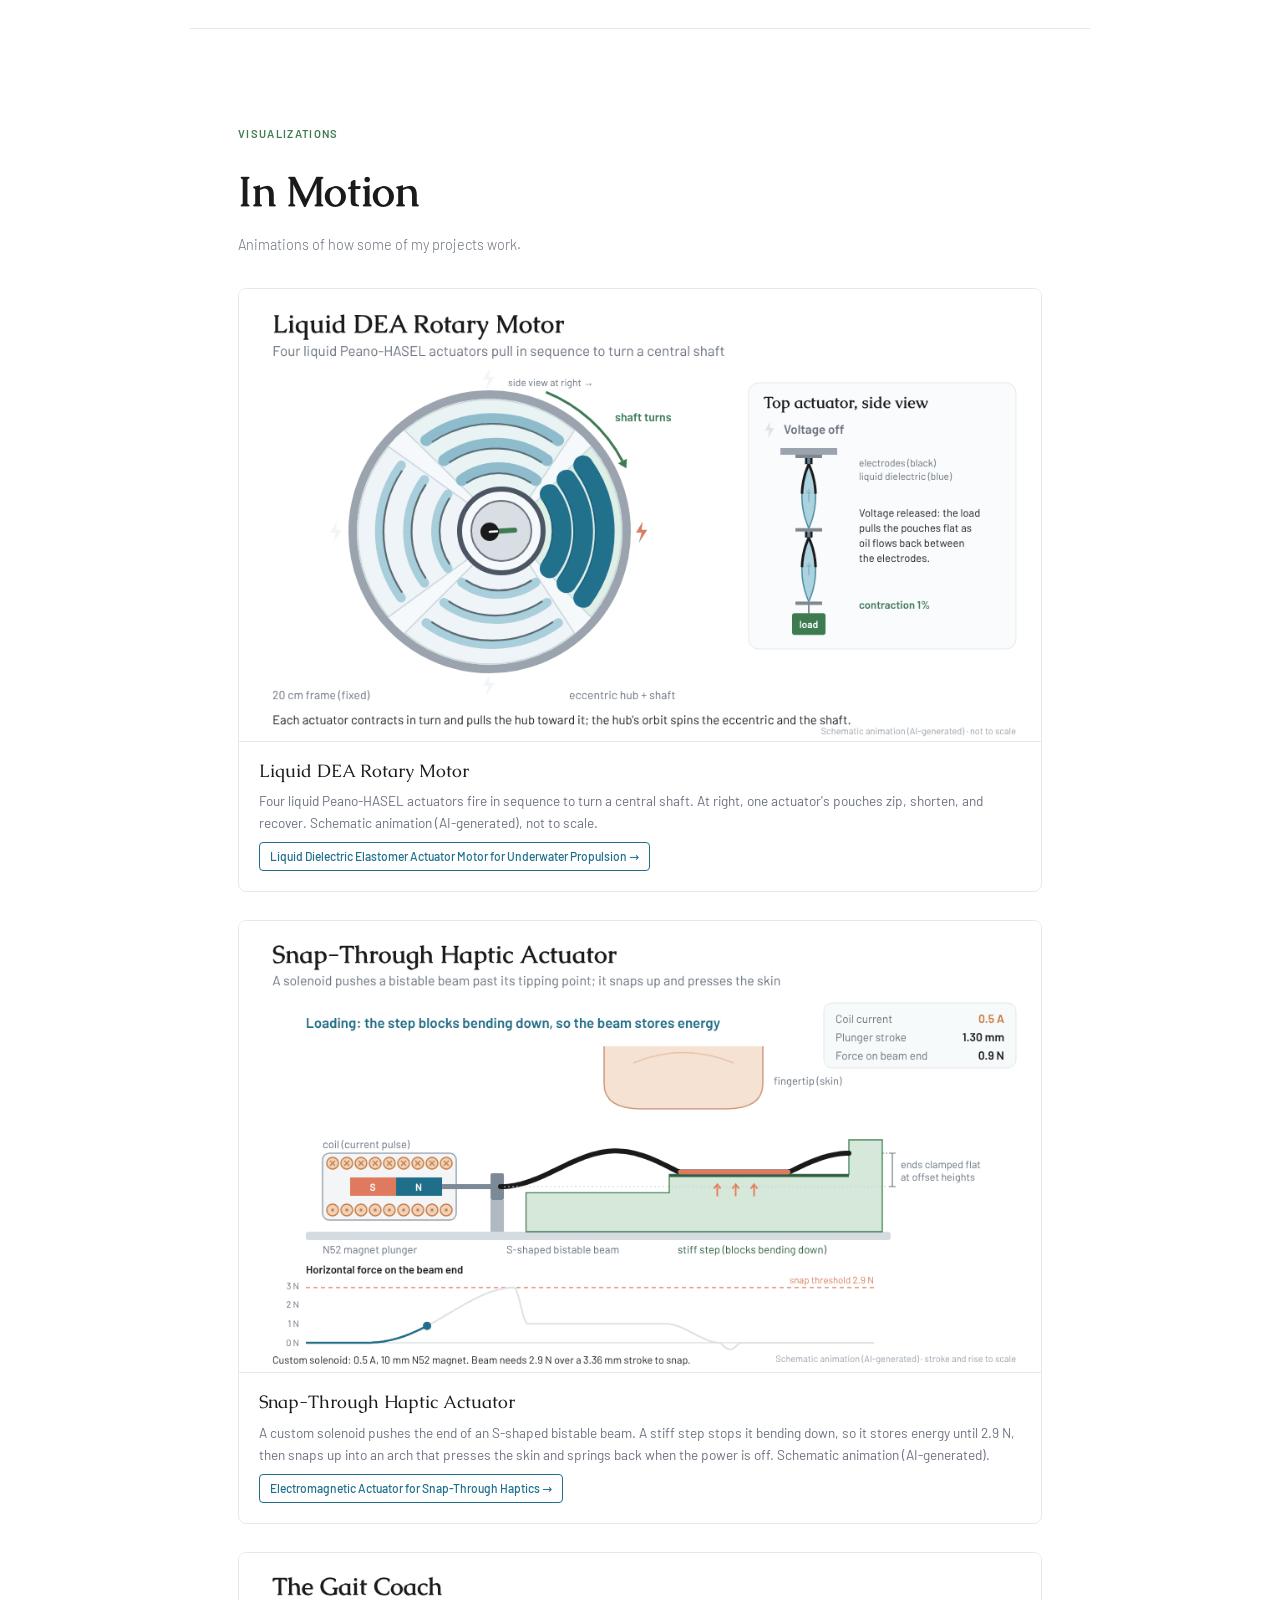
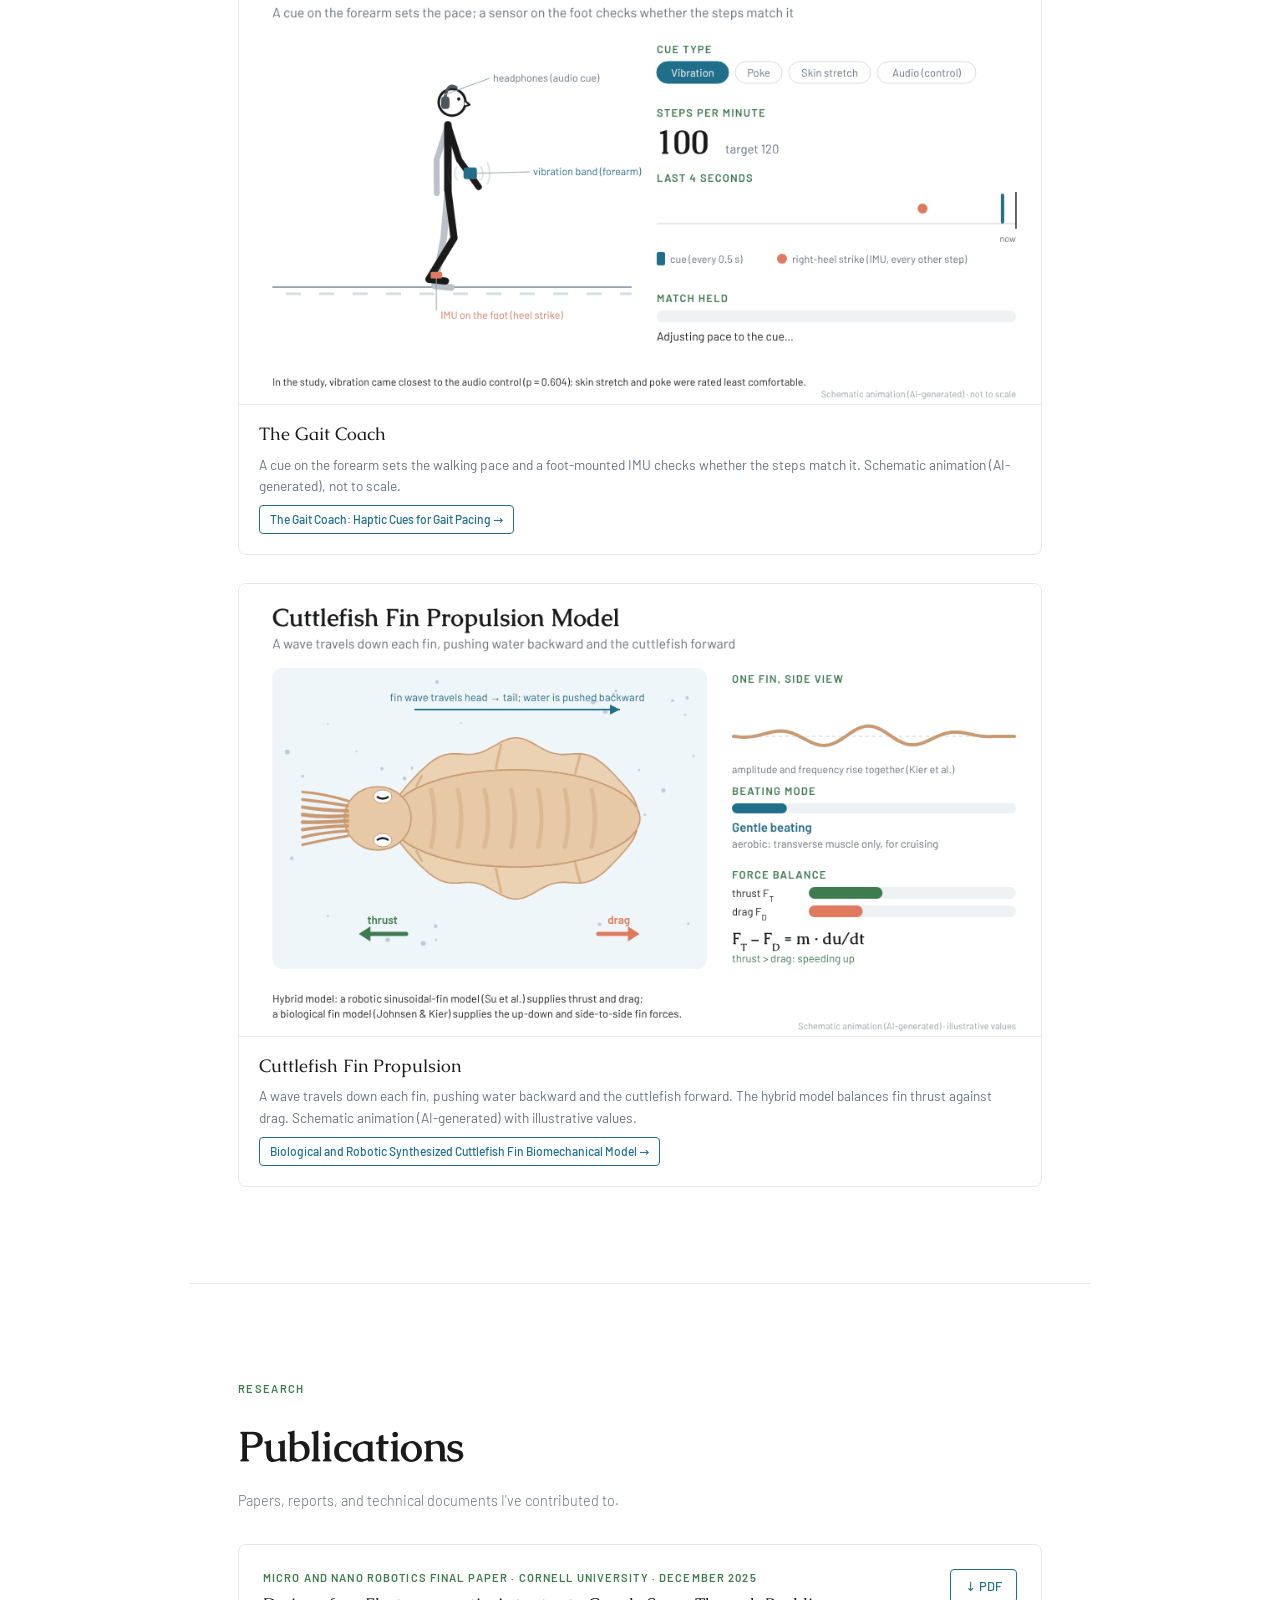
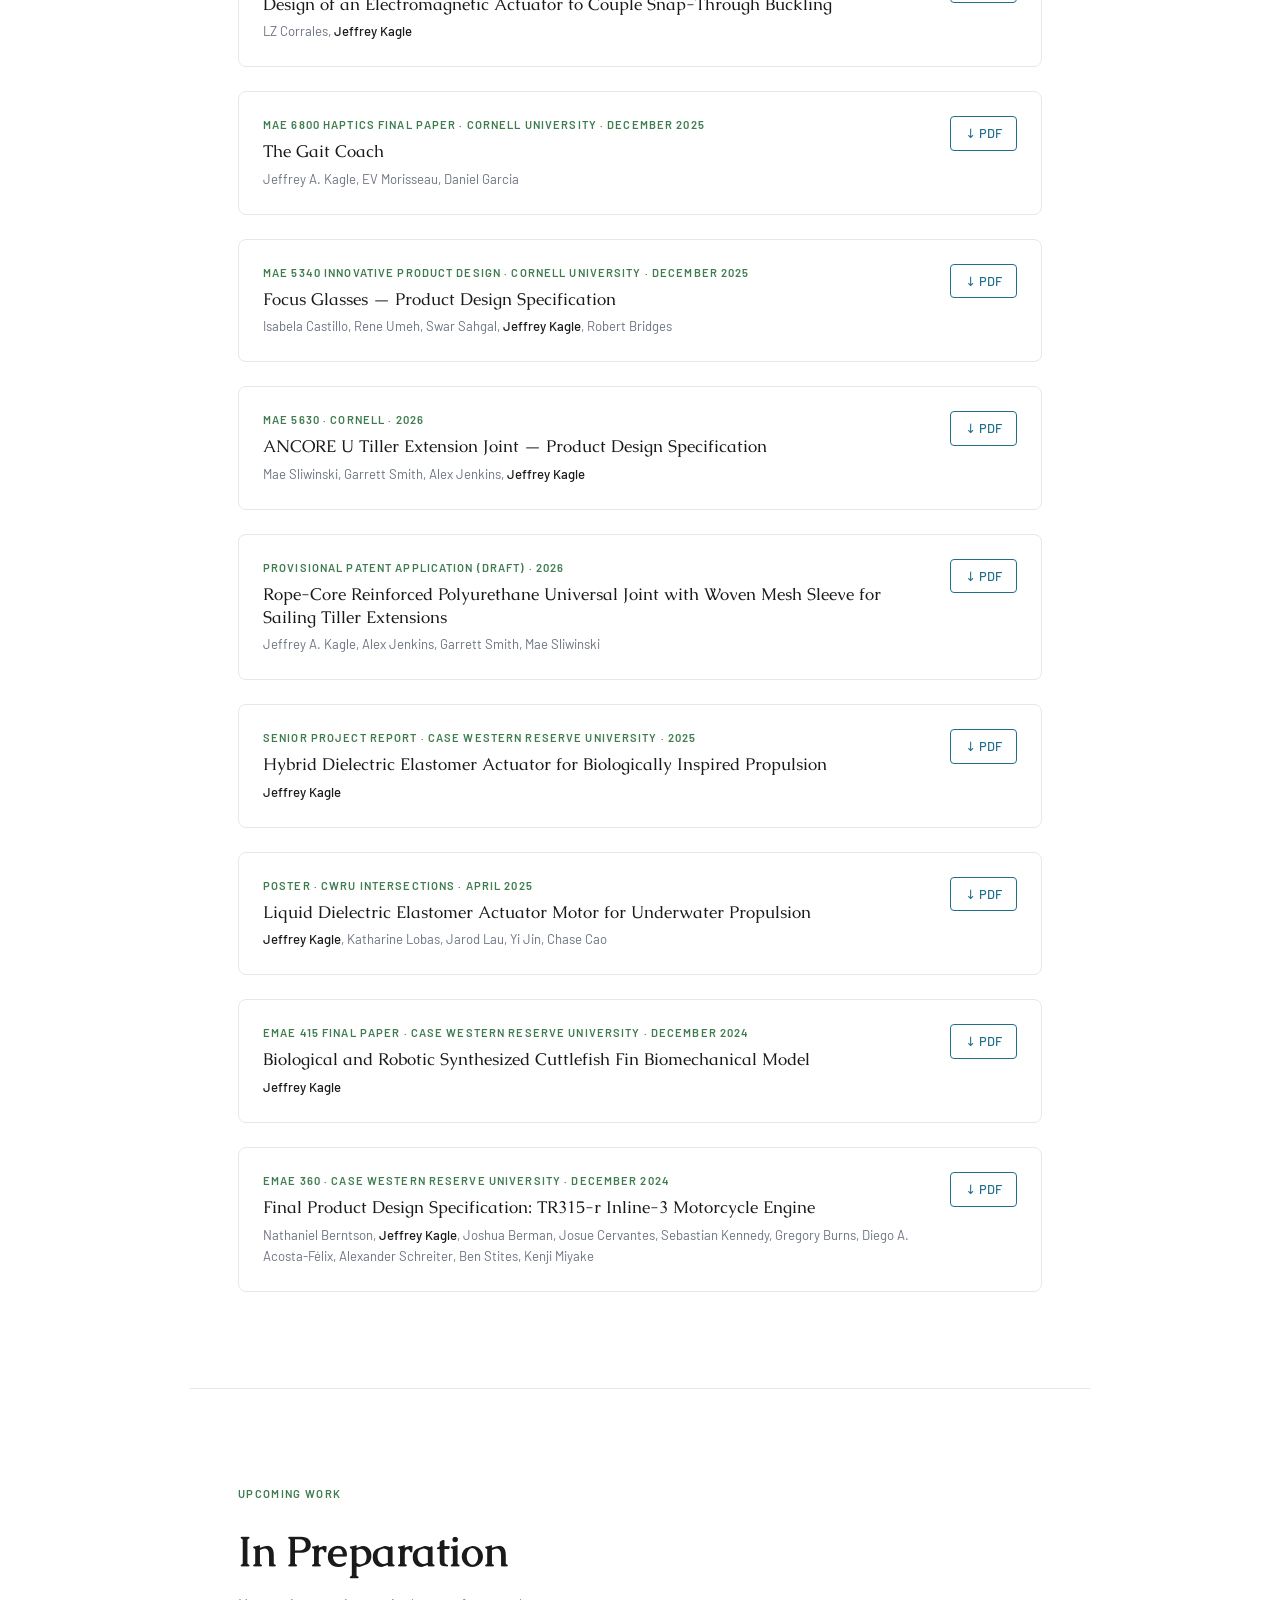
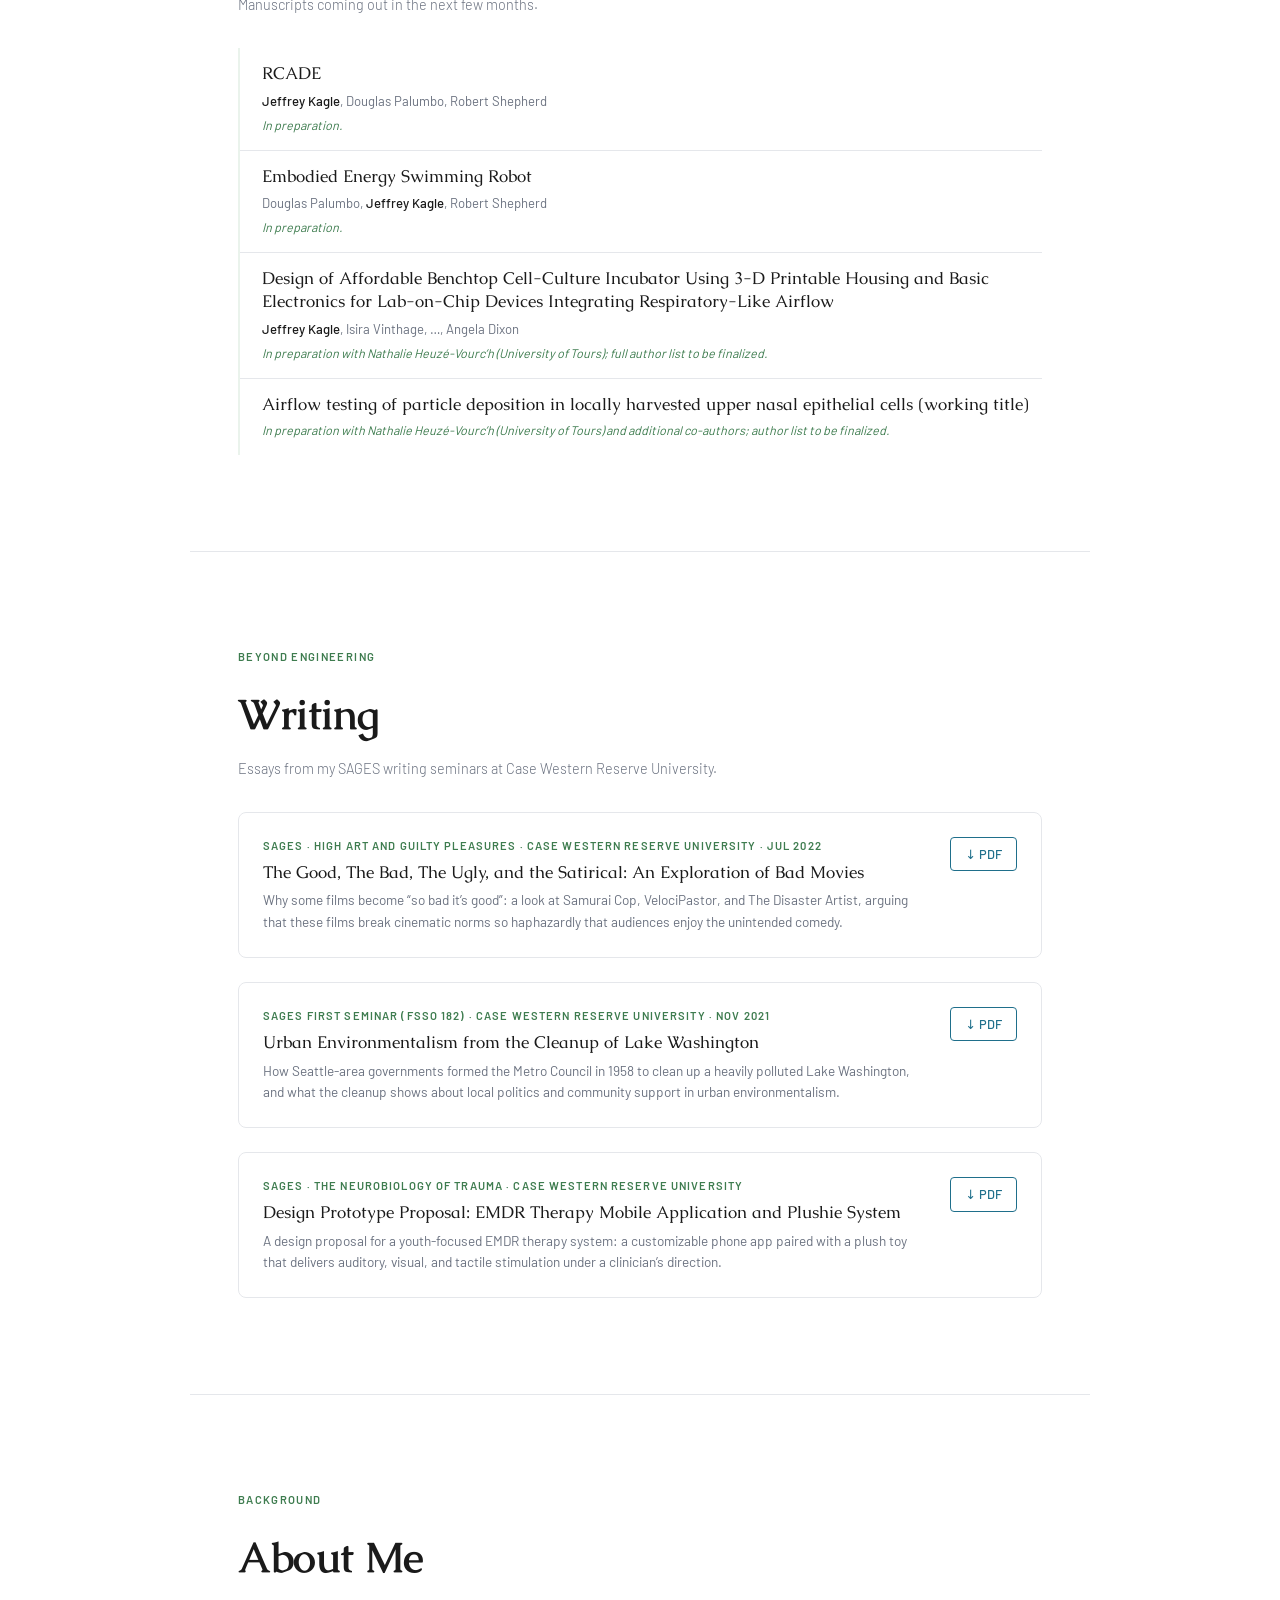
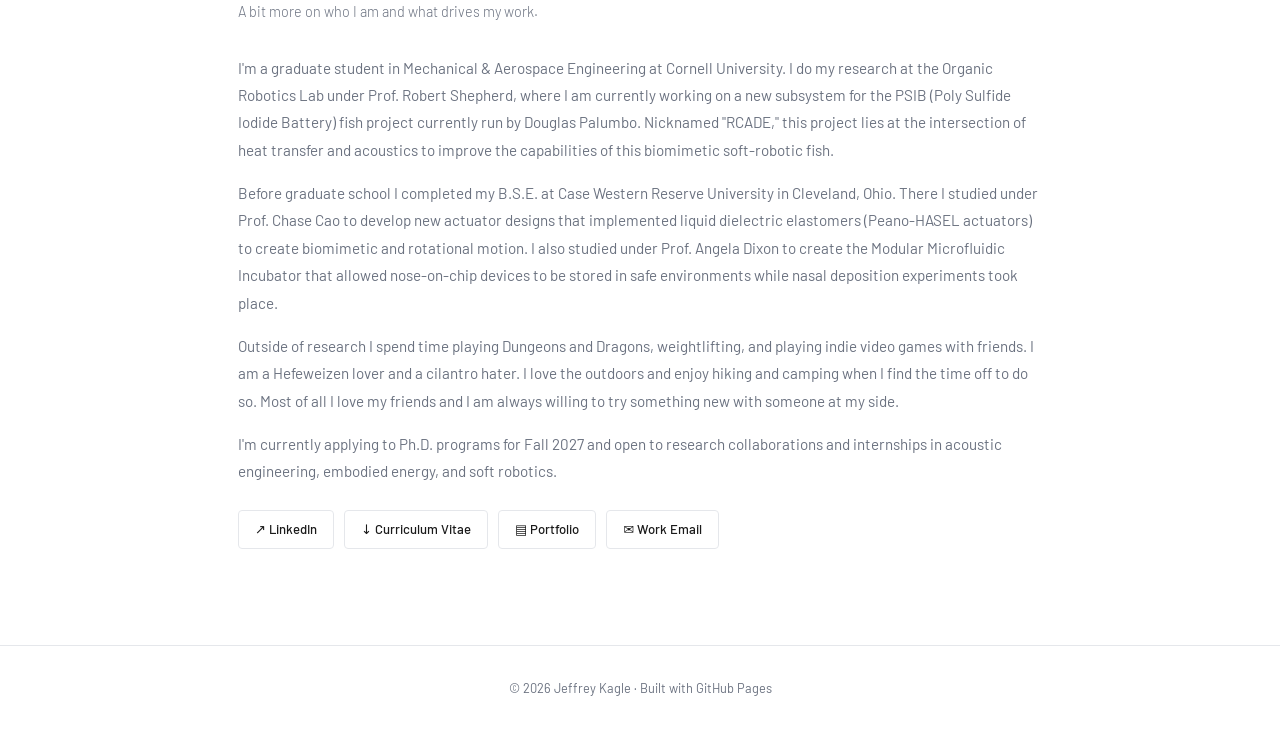
==== commit fab723b5: "Add GoatCounter visitor stats and PDF download tracking Co-Authored-By: Claude Opus 5.5 <noreply@ant" ====
--- a/index.html
+++ b/index.html
@@ -100,72 +100,72 @@
     <p class="section-subtitle">Projects in acoustics, robotics, and product design.</p>
     <div class="section-actions">
       <a href="portfolio.html" class="btn btn-solid">View full portfolio →</a>
-      <a href="assets/portfolio.pdf?v=2f6d9d8ff8" class="btn" target="_blank" rel="noopener">↓ Portfolio PDF</a>
+      <a href="assets/portfolio.pdf?v=14a3320907" class="btn" target="_blank" rel="noopener" data-goatcounter-click="download-portfolio">↓ Portfolio PDF</a>
     </div>
 
     <div class="portfolio-grid">
 <!-- BUILD:projects -->
       <article class="project-card" id="project-ancore-tiller-extension">
-        <a class="project-cover" href="assets/PDS%20-%20Tiller%20Extension%20%283%29.pdf" target="_blank" rel="noopener" title="Open the full document (PDF)"><img src="assets/img/ancore-tiller-extension/cover.jpg" alt="CAD rendering of the ANCORE tiller extension and its mesh-sleeved joint" class="project-img" loading="lazy" /><span class="project-cover-badge">↓ PDF</span></a>
+        <a class="project-cover" href="assets/PDS%20-%20Tiller%20Extension%20%283%29.pdf" target="_blank" rel="noopener" title="Open the full document (PDF)" data-goatcounter-click="download-ancore-tiller-extension"><img src="assets/img/ancore-tiller-extension/cover.jpg" alt="CAD rendering of the ANCORE tiller extension and its mesh-sleeved joint" class="project-img" loading="lazy" /><span class="project-cover-badge">↓ PDF</span></a>
         <div class="project-body">
           <p class="project-tag">Product Design · 2026</p>
           <h3 class="project-title">ANCORE U Tiller Extension Joint</h3>
           <p class="project-desc">Competitive sailing hardware with a three-layer elastomeric architecture — polyurethane body, nylon rope core, and woven polymer mesh sleeve. Patent pending.</p>
-          <div class="project-actions"><a class="btn btn-sm" href="assets/PDS%20-%20Tiller%20Extension%20%283%29.pdf" target="_blank" rel="noopener">↓ Product Design Specification</a><a class="btn btn-sm" href="assets/docs/ancore-tiller-extension-patent.pdf" target="_blank" rel="noopener">↓ Provisional Patent Application (draft)</a><a class="btn btn-sm" href="portfolio.html#ancore-tiller-extension">Portfolio →</a></div>
+          <div class="project-actions"><a class="btn btn-sm" href="assets/PDS%20-%20Tiller%20Extension%20%283%29.pdf" target="_blank" rel="noopener" data-goatcounter-click="download-ancore-tiller-extension">↓ Product Design Specification</a><a class="btn btn-sm" href="assets/docs/ancore-tiller-extension-patent.pdf" target="_blank" rel="noopener" data-goatcounter-click="download-ancore-tiller-extension-patent">↓ Provisional Patent Application (draft)</a><a class="btn btn-sm" href="portfolio.html#ancore-tiller-extension">Portfolio →</a></div>
         </div>
       </article>
       <article class="project-card" id="project-snap-through-actuator">
-        <a class="project-cover" href="assets/MicroandNanoRoboticsProject.pdf" target="_blank" rel="noopener" title="Open the full document (PDF)"><img src="assets/img/snap-through-actuator/cover.jpg" alt="CAD render of the snap-through beam after snapping" class="project-img" loading="lazy" /><span class="project-cover-badge">↓ PDF</span></a>
+        <a class="project-cover" href="assets/MicroandNanoRoboticsProject.pdf" target="_blank" rel="noopener" title="Open the full document (PDF)" data-goatcounter-click="download-snap-through-actuator"><img src="assets/img/snap-through-actuator/cover.jpg" alt="CAD render of the snap-through beam after snapping" class="project-img" loading="lazy" /><span class="project-cover-badge">↓ PDF</span></a>
         <div class="project-body">
           <p class="project-tag">Microrobotics · Dec 2025</p>
           <h3 class="project-title">Electromagnetic Actuator for Snap-Through Haptics</h3>
           <p class="project-desc">A compact custom solenoid with a permanent-magnet plunger that triggers a snap-through beam for wearable haptic feedback, sized with a magnetic-vector-potential force model.</p>
-          <div class="project-actions"><a class="btn btn-sm" href="assets/MicroandNanoRoboticsProject.pdf" target="_blank" rel="noopener">↓ Final Paper</a><a class="btn btn-sm" href="portfolio.html#snap-through-actuator">Portfolio →</a></div>
+          <div class="project-actions"><a class="btn btn-sm" href="assets/MicroandNanoRoboticsProject.pdf" target="_blank" rel="noopener" data-goatcounter-click="download-snap-through-actuator">↓ Final Paper</a><a class="btn btn-sm" href="portfolio.html#snap-through-actuator">Portfolio →</a></div>
         </div>
       </article>
       <article class="project-card" id="project-gait-coach">
-        <a class="project-cover" href="assets/Gait%20Coach%20Final%20Paper.pdf" target="_blank" rel="noopener" title="Open the full document (PDF)"><img src="assets/img/gait-coach/cover.jpg" alt="The Gait Coach hardware: forearm haptic band, electronics, IMU strap, and headphones" class="project-img" loading="lazy" /><span class="project-cover-badge">↓ PDF</span></a>
+        <a class="project-cover" href="assets/Gait%20Coach%20Final%20Paper.pdf" target="_blank" rel="noopener" title="Open the full document (PDF)" data-goatcounter-click="download-gait-coach"><img src="assets/img/gait-coach/cover.jpg" alt="The Gait Coach hardware: forearm haptic band, electronics, IMU strap, and headphones" class="project-img" loading="lazy" /><span class="project-cover-badge">↓ PDF</span></a>
         <div class="project-body">
           <p class="project-tag">Haptics · Dec 2025</p>
           <h3 class="project-title">The Gait Coach: Haptic Cues for Gait Pacing</h3>
           <p class="project-desc">A wearable that delivers vibrotactile, skin-stretch, poke, or audio cues at a set walking pace while a foot IMU times how fast the wearer matches it. Vibrotactile cues came closest to the audio control.</p>
-          <div class="project-actions"><a class="btn btn-sm" href="assets/Gait%20Coach%20Final%20Paper.pdf" target="_blank" rel="noopener">↓ Final Paper</a><a class="btn btn-sm" href="portfolio.html#gait-coach">Portfolio →</a></div>
+          <div class="project-actions"><a class="btn btn-sm" href="assets/Gait%20Coach%20Final%20Paper.pdf" target="_blank" rel="noopener" data-goatcounter-click="download-gait-coach">↓ Final Paper</a><a class="btn btn-sm" href="portfolio.html#gait-coach">Portfolio →</a></div>
         </div>
       </article>
       <article class="project-card" id="project-focus-glasses">
-        <a class="project-cover" href="assets/docs/focus-glasses.pdf" target="_blank" rel="noopener" title="Open the full document (PDF)"><img src="assets/img/focus-glasses/cover.jpg" alt="Renders of the Focus Glasses" class="project-img" loading="lazy" /><span class="project-cover-badge">↓ PDF</span></a>
+        <a class="project-cover" href="assets/docs/focus-glasses.pdf" target="_blank" rel="noopener" title="Open the full document (PDF)" data-goatcounter-click="download-focus-glasses"><img src="assets/img/focus-glasses/cover.jpg" alt="Renders of the Focus Glasses" class="project-img" loading="lazy" /><span class="project-cover-badge">↓ PDF</span></a>
         <div class="project-body">
           <p class="project-tag">Product Design · Dec 2025</p>
           <h3 class="project-title">Focus Glasses</h3>
           <p class="project-desc">Lightweight eyewear that embeds a low-intensity 40 Hz LED flicker in the temple arms to help students stay focused through long lectures, with thermal, structural, and market analyses.</p>
-          <div class="project-actions"><a class="btn btn-sm" href="assets/docs/focus-glasses.pdf" target="_blank" rel="noopener">↓ Product Design Specification</a><a class="btn btn-sm" href="portfolio.html#focus-glasses">Portfolio →</a></div>
+          <div class="project-actions"><a class="btn btn-sm" href="assets/docs/focus-glasses.pdf" target="_blank" rel="noopener" data-goatcounter-click="download-focus-glasses">↓ Product Design Specification</a><a class="btn btn-sm" href="portfolio.html#focus-glasses">Portfolio →</a></div>
         </div>
       </article>
       <article class="project-card" id="project-hasel-rotary-actuator">
-        <a class="project-cover" href="assets/docs/hasel-rotary-actuator.pdf" target="_blank" rel="noopener" title="Open the full document (PDF)"><img src="assets/img/hasel-rotary-actuator/cover.jpg" alt="Fabricated quarter-circle Peano-HASEL actuator with painted carbon electrodes" class="project-img" loading="lazy" /><span class="project-cover-badge">↓ PDF</span></a>
+        <a class="project-cover" href="assets/docs/hasel-rotary-actuator.pdf" target="_blank" rel="noopener" title="Open the full document (PDF)" data-goatcounter-click="download-hasel-rotary-actuator"><img src="assets/img/hasel-rotary-actuator/cover.jpg" alt="Fabricated quarter-circle Peano-HASEL actuator with painted carbon electrodes" class="project-img" loading="lazy" /><span class="project-cover-badge">↓ PDF</span></a>
         <div class="project-body">
           <p class="project-tag">Soft Robotics · May 2025</p>
           <h3 class="project-title">Liquid Dielectric Elastomer Actuator Motor for Underwater Propulsion</h3>
           <p class="project-desc">Undergraduate senior project: a 20 cm soft rotary motor in which four liquid Peano-HASEL actuators pull in sequence, turning linear contraction into rotation for underwater propulsion.</p>
-          <div class="project-actions"><a class="btn btn-sm" href="assets/docs/hasel-rotary-actuator.pdf" target="_blank" rel="noopener">↓ Final Report</a><a class="btn btn-sm" href="assets/docs/hasel-rotary-actuator-poster.pdf" target="_blank" rel="noopener">↓ Poster · CWRU Intersections 2025</a><a class="btn btn-sm" href="portfolio.html#hasel-rotary-actuator">Portfolio →</a></div>
+          <div class="project-actions"><a class="btn btn-sm" href="assets/docs/hasel-rotary-actuator.pdf" target="_blank" rel="noopener" data-goatcounter-click="download-hasel-rotary-actuator">↓ Final Report</a><a class="btn btn-sm" href="assets/docs/hasel-rotary-actuator-poster.pdf" target="_blank" rel="noopener" data-goatcounter-click="download-hasel-rotary-actuator-poster">↓ Poster · CWRU Intersections 2025</a><a class="btn btn-sm" href="portfolio.html#hasel-rotary-actuator">Portfolio →</a></div>
         </div>
       </article>
       <article class="project-card" id="project-inline-3-engine">
-        <a class="project-cover" href="assets/docs/inline-3-engine.pdf" target="_blank" rel="noopener" title="Open the full document (PDF)"><img src="assets/img/inline-3-engine/cad.jpg" alt="CAD model of the TR315-r inline-3 engine" class="project-img" loading="lazy" /><span class="project-cover-badge">↓ PDF</span></a>
+        <a class="project-cover" href="assets/docs/inline-3-engine.pdf" target="_blank" rel="noopener" title="Open the full document (PDF)" data-goatcounter-click="download-inline-3-engine"><img src="assets/img/inline-3-engine/cad.jpg" alt="CAD model of the TR315-r inline-3 engine" class="project-img" loading="lazy" /><span class="project-cover-badge">↓ PDF</span></a>
         <div class="project-body">
           <p class="project-tag">Mechanical Design · Dec 2024</p>
           <h3 class="project-title">TR315-r Inline-3 Motorcycle Engine</h3>
           <p class="project-desc">Product design specification for the TR315-r, a 1502 cc inline-3 motorcycle engine designed by a 10-person team. I was project manager and led the fluid mechanics and thermodynamics of engine cooling.</p>
-          <div class="project-actions"><a class="btn btn-sm" href="assets/docs/inline-3-engine.pdf" target="_blank" rel="noopener">↓ Product Design Specification</a><a class="btn btn-sm" href="portfolio.html#inline-3-engine">Portfolio →</a></div>
+          <div class="project-actions"><a class="btn btn-sm" href="assets/docs/inline-3-engine.pdf" target="_blank" rel="noopener" data-goatcounter-click="download-inline-3-engine">↓ Product Design Specification</a><a class="btn btn-sm" href="portfolio.html#inline-3-engine">Portfolio →</a></div>
         </div>
       </article>
       <article class="project-card" id="project-cuttlefish-hybrid-model">
-        <a class="project-cover" href="assets/docs/cuttlefish-hybrid-model.pdf" target="_blank" rel="noopener" title="Open the full document (PDF)"><img src="assets/img/cuttlefish-hybrid-model/cover.jpg" alt="AI-generated illustration of a cuttlefish seen from above, with rippling fins and thrust and drag arrows" class="project-img" loading="lazy" /><span class="project-cover-badge">↓ PDF</span></a>
+        <a class="project-cover" href="assets/docs/cuttlefish-hybrid-model.pdf" target="_blank" rel="noopener" title="Open the full document (PDF)" data-goatcounter-click="download-cuttlefish-hybrid-model"><img src="assets/img/cuttlefish-hybrid-model/cover.jpg" alt="AI-generated illustration of a cuttlefish seen from above, with rippling fins and thrust and drag arrows" class="project-img" loading="lazy" /><span class="project-cover-badge">↓ PDF</span></a>
         <div class="project-body">
           <p class="project-tag">Biomechanics · Theory · Dec 2024</p>
           <h3 class="project-title">Biological and Robotic Synthesized Cuttlefish Fin Biomechanical Model</h3>
           <p class="project-desc">Theory and literature-review project for a biomechanics course: a hybrid model of cuttlefish fin propulsion that combines biological fin mechanics with a robotic sinusoidal-fin model to estimate forward thrust, which had no existing model.</p>
-          <div class="project-actions"><a class="btn btn-sm" href="assets/docs/cuttlefish-hybrid-model.pdf" target="_blank" rel="noopener">↓ Final Paper</a><a class="btn btn-sm" href="portfolio.html#cuttlefish-hybrid-model">Portfolio →</a></div>
+          <div class="project-actions"><a class="btn btn-sm" href="assets/docs/cuttlefish-hybrid-model.pdf" target="_blank" rel="noopener" data-goatcounter-click="download-cuttlefish-hybrid-model">↓ Final Paper</a><a class="btn btn-sm" href="portfolio.html#cuttlefish-hybrid-model">Portfolio →</a></div>
         </div>
       </article>
 <!-- /BUILD:projects -->
@@ -230,7 +230,7 @@
           <h3 class="pub-title">Design of an Electromagnetic Actuator to Couple Snap-Through Buckling</h3>
           <p class="pub-authors">LZ Corrales, <strong>Jeffrey Kagle</strong></p>
         </div>
-        <a href="assets/MicroandNanoRoboticsProject.pdf" class="btn" target="_blank" rel="noopener">↓ PDF</a>
+        <a href="assets/MicroandNanoRoboticsProject.pdf" class="btn" target="_blank" rel="noopener" data-goatcounter-click="download-snap-through-actuator">↓ PDF</a>
       </div>
       <div class="pub-item">
         <div class="pub-meta">
@@ -238,7 +238,7 @@
           <h3 class="pub-title">The Gait Coach</h3>
           <p class="pub-authors">Jeffrey A. Kagle, EV Morisseau, Daniel Garcia</p>
         </div>
-        <a href="assets/Gait%20Coach%20Final%20Paper.pdf" class="btn" target="_blank" rel="noopener">↓ PDF</a>
+        <a href="assets/Gait%20Coach%20Final%20Paper.pdf" class="btn" target="_blank" rel="noopener" data-goatcounter-click="download-gait-coach">↓ PDF</a>
       </div>
       <div class="pub-item">
         <div class="pub-meta">
@@ -246,7 +246,7 @@
           <h3 class="pub-title">Focus Glasses — Product Design Specification</h3>
           <p class="pub-authors">Isabela Castillo, Rene Umeh, Swar Sahgal, <strong>Jeffrey Kagle</strong>, Robert Bridges</p>
         </div>
-        <a href="assets/docs/focus-glasses.pdf" class="btn" target="_blank" rel="noopener">↓ PDF</a>
+        <a href="assets/docs/focus-glasses.pdf" class="btn" target="_blank" rel="noopener" data-goatcounter-click="download-focus-glasses">↓ PDF</a>
       </div>
       <div class="pub-item">
         <div class="pub-meta">
@@ -254,7 +254,7 @@
           <h3 class="pub-title">ANCORE U Tiller Extension Joint — Product Design Specification</h3>
           <p class="pub-authors">Mae Sliwinski, Garrett Smith, Alex Jenkins, <strong>Jeffrey Kagle</strong></p>
         </div>
-        <a href="assets/PDS%20-%20Tiller%20Extension%20%283%29.pdf" class="btn" target="_blank" rel="noopener">↓ PDF</a>
+        <a href="assets/PDS%20-%20Tiller%20Extension%20%283%29.pdf" class="btn" target="_blank" rel="noopener" data-goatcounter-click="download-ancore-tiller-extension">↓ PDF</a>
       </div>
       <div class="pub-item">
         <div class="pub-meta">
@@ -262,7 +262,7 @@
           <h3 class="pub-title">Rope-Core Reinforced Polyurethane Universal Joint with Woven Mesh Sleeve for Sailing Tiller Extensions</h3>
           <p class="pub-authors">Jeffrey A. Kagle, Alex Jenkins, Garrett Smith, Mae Sliwinski</p>
         </div>
-        <a href="assets/docs/ancore-tiller-extension-patent.pdf" class="btn" target="_blank" rel="noopener">↓ PDF</a>
+        <a href="assets/docs/ancore-tiller-extension-patent.pdf" class="btn" target="_blank" rel="noopener" data-goatcounter-click="download-ancore-tiller-extension-patent">↓ PDF</a>
       </div>
       <div class="pub-item">
         <div class="pub-meta">
@@ -270,7 +270,7 @@
           <h3 class="pub-title">Hybrid Dielectric Elastomer Actuator for Biologically Inspired Propulsion</h3>
           <p class="pub-authors"><strong>Jeffrey Kagle</strong></p>
         </div>
-        <a href="assets/docs/hasel-rotary-actuator.pdf" class="btn" target="_blank" rel="noopener">↓ PDF</a>
+        <a href="assets/docs/hasel-rotary-actuator.pdf" class="btn" target="_blank" rel="noopener" data-goatcounter-click="download-hasel-rotary-actuator">↓ PDF</a>
       </div>
       <div class="pub-item">
         <div class="pub-meta">
@@ -278,7 +278,7 @@
           <h3 class="pub-title">Liquid Dielectric Elastomer Actuator Motor for Underwater Propulsion</h3>
           <p class="pub-authors"><strong>Jeffrey Kagle</strong>, Katharine Lobas, Jarod Lau, Yi Jin, Chase Cao</p>
         </div>
-        <a href="assets/docs/hasel-rotary-actuator-poster.pdf" class="btn" target="_blank" rel="noopener">↓ PDF</a>
+        <a href="assets/docs/hasel-rotary-actuator-poster.pdf" class="btn" target="_blank" rel="noopener" data-goatcounter-click="download-hasel-rotary-actuator-poster">↓ PDF</a>
       </div>
       <div class="pub-item">
         <div class="pub-meta">
@@ -286,7 +286,7 @@
           <h3 class="pub-title">Biological and Robotic Synthesized Cuttlefish Fin Biomechanical Model</h3>
           <p class="pub-authors"><strong>Jeffrey Kagle</strong></p>
         </div>
-        <a href="assets/docs/cuttlefish-hybrid-model.pdf" class="btn" target="_blank" rel="noopener">↓ PDF</a>
+        <a href="assets/docs/cuttlefish-hybrid-model.pdf" class="btn" target="_blank" rel="noopener" data-goatcounter-click="download-cuttlefish-hybrid-model">↓ PDF</a>
       </div>
       <div class="pub-item">
         <div class="pub-meta">
@@ -294,7 +294,7 @@
           <h3 class="pub-title">Final Product Design Specification: TR315-r Inline-3 Motorcycle Engine</h3>
           <p class="pub-authors">Nathaniel Berntson, <strong>Jeffrey Kagle</strong>, Joshua Berman, Josue Cervantes, Sebastian Kennedy, Gregory Burns, Diego A. Acosta-Félix, Alexander Schreiter, Ben Stites, Kenji Miyake</p>
         </div>
-        <a href="assets/docs/inline-3-engine.pdf" class="btn" target="_blank" rel="noopener">↓ PDF</a>
+        <a href="assets/docs/inline-3-engine.pdf" class="btn" target="_blank" rel="noopener" data-goatcounter-click="download-inline-3-engine">↓ PDF</a>
       </div>
 <!-- /BUILD:publications -->
     </div>
@@ -346,7 +346,7 @@
           <h3 class="pub-title">The Good, The Bad, The Ugly, and the Satirical: An Exploration of Bad Movies</h3>
           <p class="writing-summary">Why some films become “so bad it’s good”: a look at Samurai Cop, VelociPastor, and The Disaster Artist, arguing that these films break cinematic norms so haphazardly that audiences enjoy the unintended comedy.</p>
         </div>
-        <a href="assets/docs/essay-good-bad-movies.pdf" class="btn" target="_blank" rel="noopener">↓ PDF</a>
+        <a href="assets/docs/essay-good-bad-movies.pdf" class="btn" target="_blank" rel="noopener" data-goatcounter-click="download-essay-good-bad-movies">↓ PDF</a>
       </div>
       <div class="pub-item">
         <div class="pub-meta">
@@ -354,7 +354,7 @@
           <h3 class="pub-title">Urban Environmentalism from the Cleanup of Lake Washington</h3>
           <p class="writing-summary">How Seattle-area governments formed the Metro Council in 1958 to clean up a heavily polluted Lake Washington, and what the cleanup shows about local politics and community support in urban environmentalism.</p>
         </div>
-        <a href="assets/docs/essay-lake-washington.pdf" class="btn" target="_blank" rel="noopener">↓ PDF</a>
+        <a href="assets/docs/essay-lake-washington.pdf" class="btn" target="_blank" rel="noopener" data-goatcounter-click="download-essay-lake-washington">↓ PDF</a>
       </div>
       <div class="pub-item">
         <div class="pub-meta">
@@ -362,7 +362,7 @@
           <h3 class="pub-title">Design Prototype Proposal: EMDR Therapy Mobile Application and Plushie System</h3>
           <p class="writing-summary">A design proposal for a youth-focused EMDR therapy system: a customizable phone app paired with a plush toy that delivers auditory, visual, and tactile stimulation under a clinician’s direction.</p>
         </div>
-        <a href="assets/docs/essay-emdr-plushie.pdf" class="btn" target="_blank" rel="noopener">↓ PDF</a>
+        <a href="assets/docs/essay-emdr-plushie.pdf" class="btn" target="_blank" rel="noopener" data-goatcounter-click="download-essay-emdr-plushie">↓ PDF</a>
       </div>
 <!-- /BUILD:writing -->
     </div>
@@ -401,7 +401,7 @@
 
       <div class="about-links">
         <a href="https://www.linkedin.com/in/jeffrey-kagle-548aba225/" class="about-link" target="_blank" rel="noopener">↗ LinkedIn</a>
-        <a href="assets/docs/jeffrey-kagle-academic-cv.pdf" class="about-link" target="_blank" rel="noopener">↓ Curriculum Vitae</a>
+        <a href="assets/docs/jeffrey-kagle-academic-cv.pdf" class="about-link" target="_blank" rel="noopener" data-goatcounter-click="download-jeffrey-kagle-academic-cv">↓ Curriculum Vitae</a>
         <a href="portfolio.html" class="about-link">▤ Portfolio</a>
         <a href="mailto:Jak567@cornell.edu" class="about-link">✉ Work Email</a>
       </div>
@@ -487,5 +487,7 @@
       requestAnimationFrame(frame);
     })();
   </script>
+<!-- analytics: GoatCounter, no cookies. Open jeffreykagle.com/#toggle-goatcounter once per browser to stop counting your own visits -->
+<script data-goatcounter="https://galavant.goatcounter.com/count" async src="https://gc.zgo.at/count.js"></script>
 </body>
 </html>
